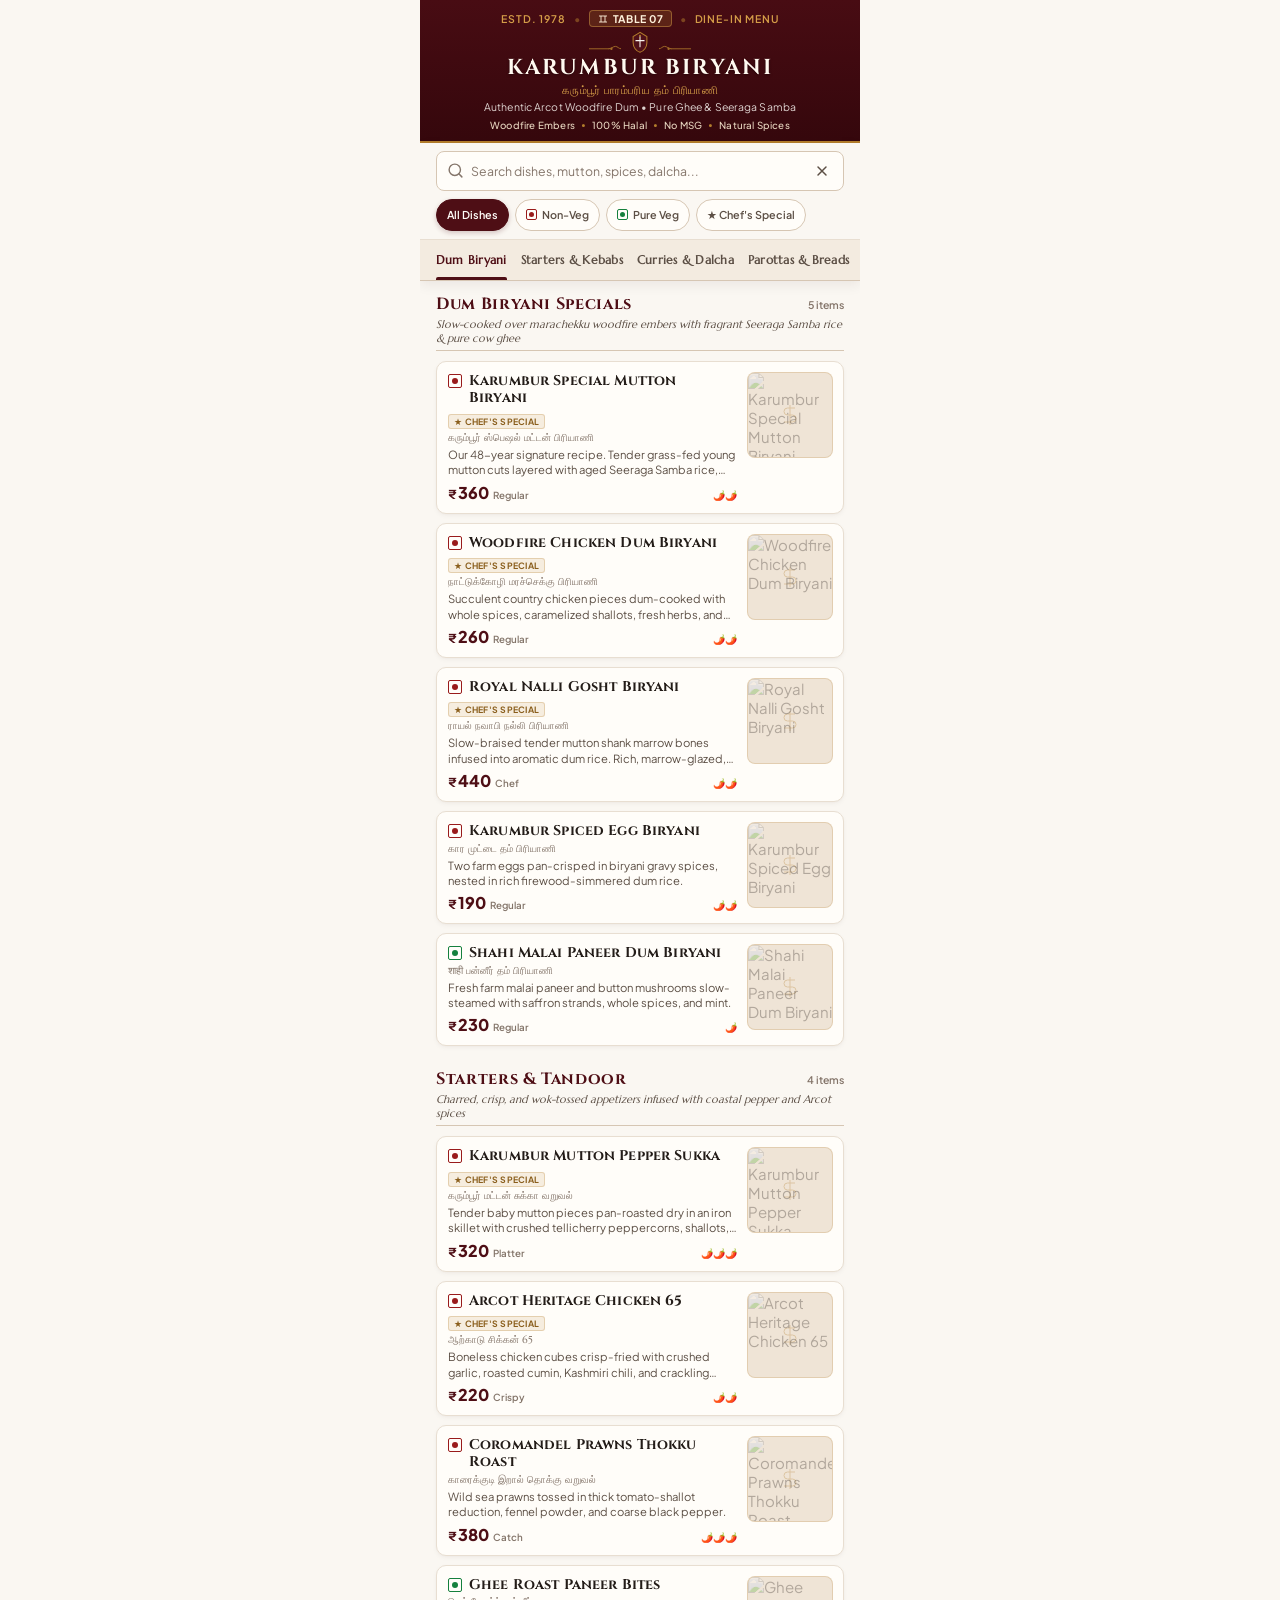
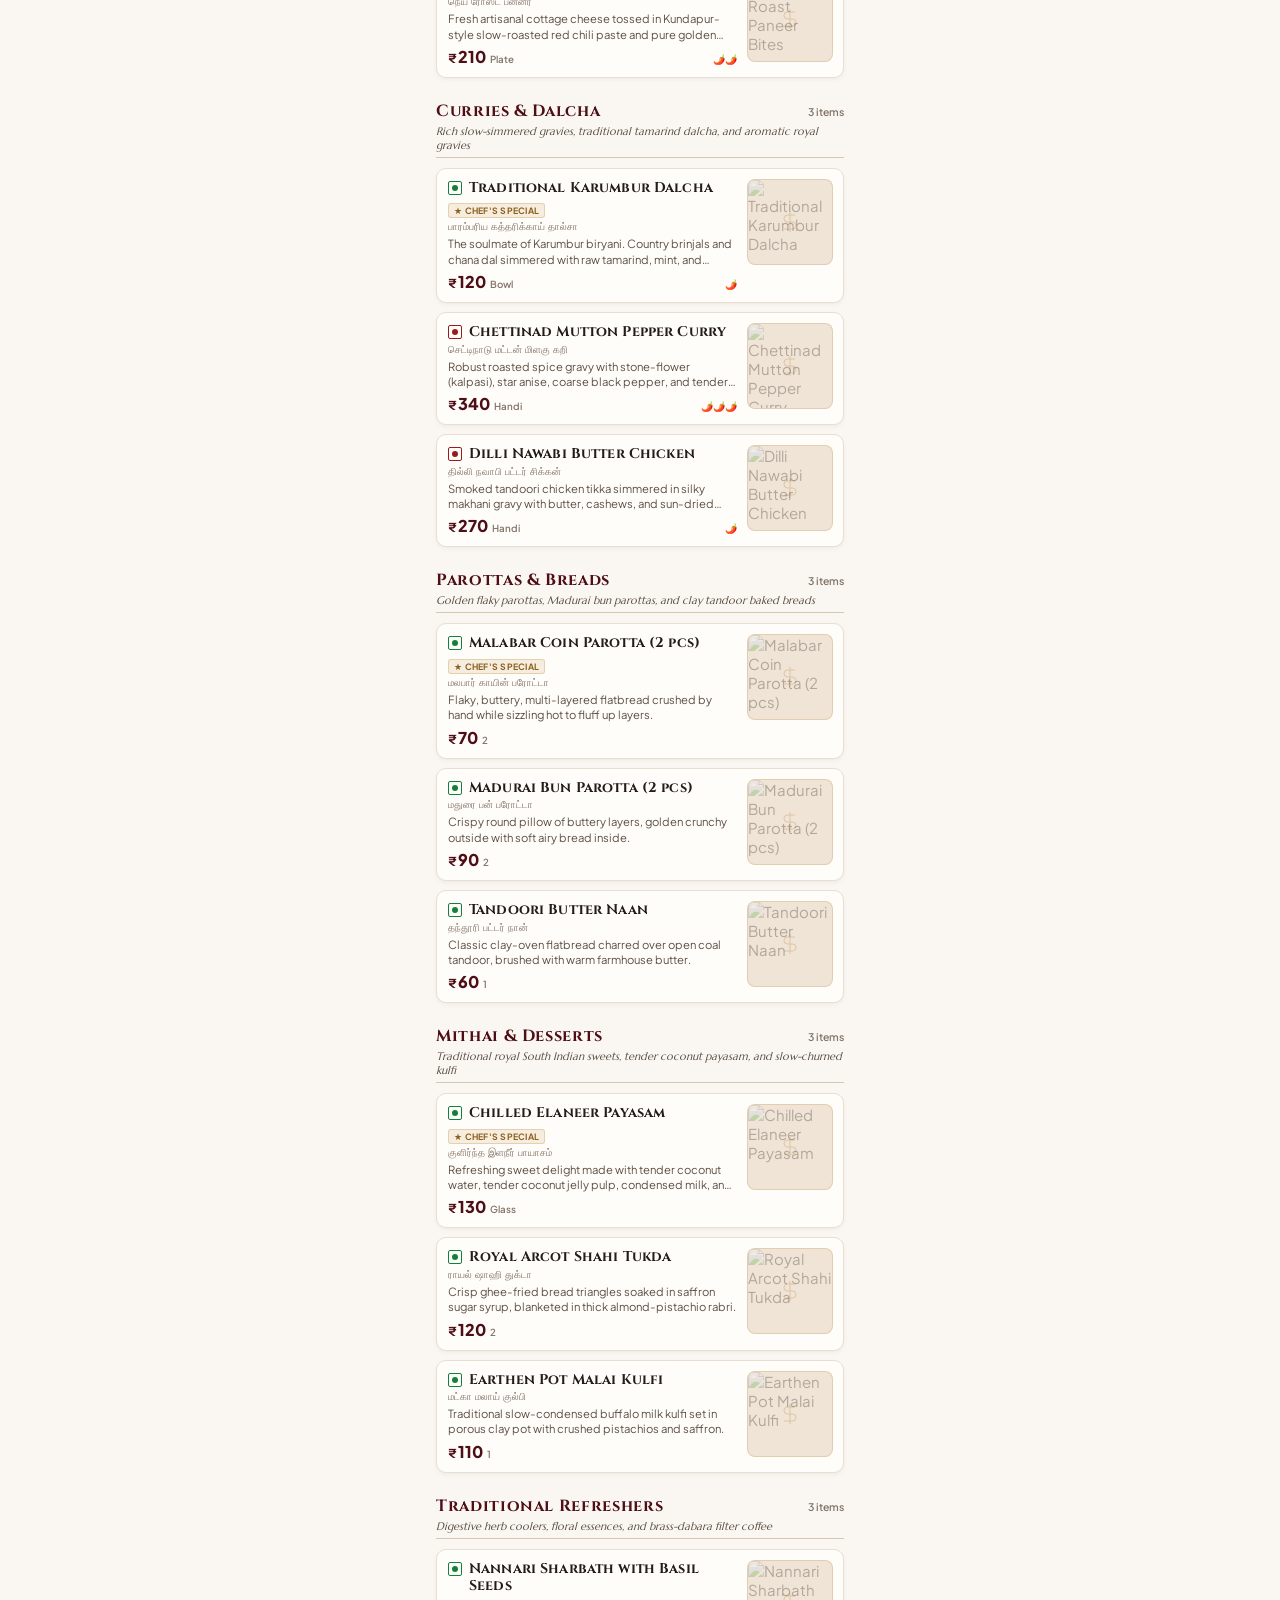
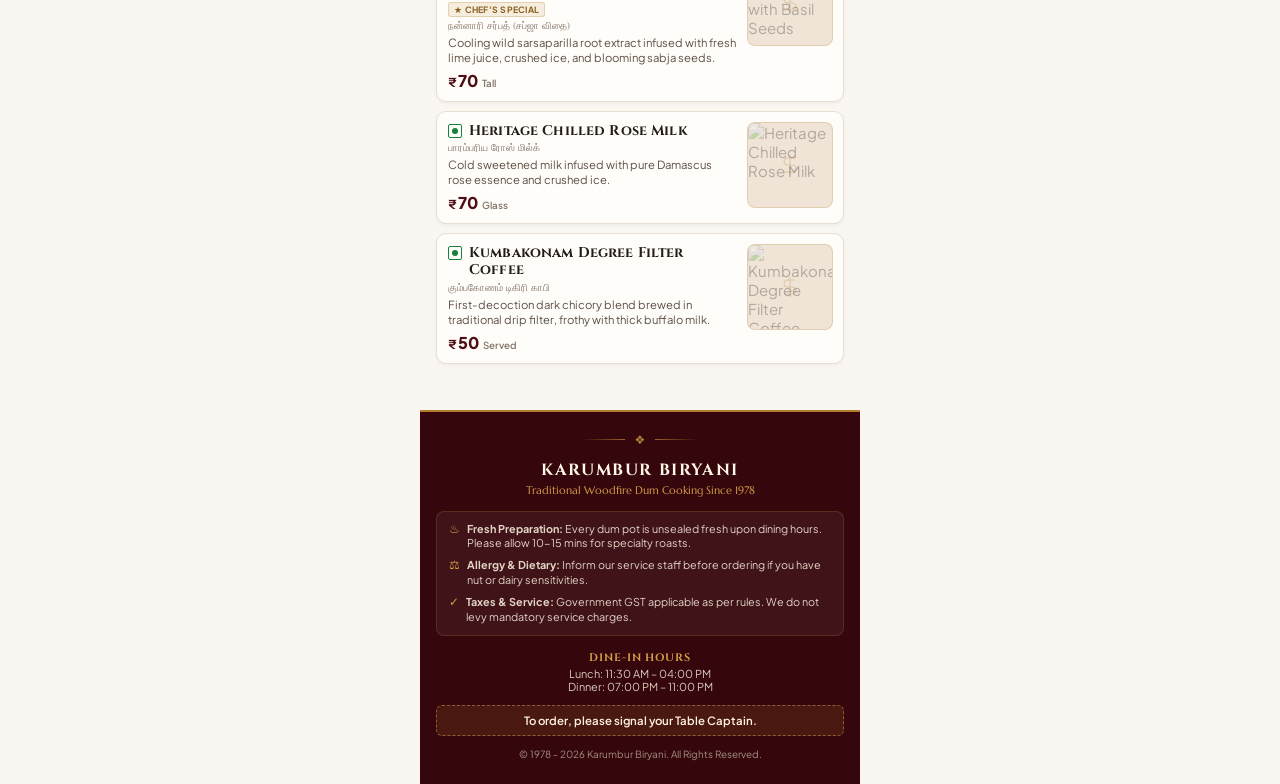
==== index.html @ 2d39a2c0 "Karumbur Biryani Dine-In Menu Website and Table Stand QR" ====
<!DOCTYPE html>
<html lang="en">
<head>
  <meta charset="UTF-8">
  <meta name="viewport" content="width=device-width, initial-scale=1.0, maximum-scale=5.0, user-scalable=yes, viewport-fit=cover">
  <meta name="theme-color" content="#501018">
  <meta name="description" content="Karumbur Biryani - Authentic Royal Arcot Woodfire Dum Biryani Since 1978. Dine-In QR Menu.">
  <title>Karumbur Biryani — Dine-In Menu</title>
  
  <!-- Preconnect to Google Fonts -->
  <link rel="preconnect" href="https://fonts.googleapis.com">
  <link rel="preconnect" href="https://fonts.gstatic.com" crossorigin>
  <link href="https://fonts.googleapis.com/css2?family=Cinzel:wght@500;600;700;800&family=Marcellus&family=Plus+Jakarta+Sans:wght@400;500;600;700&display=swap" rel="stylesheet">
  
  <link rel="stylesheet" href="styles.css">
</head>
<body>
  <div class="menu-app-container">
    
    <!-- TOP HERITAGE HEADER / BRANDING -->
    <header class="restaurant-header">
      <div class="header-top-ribbon">
        <span class="heritage-year">ESTD. 1978</span>
        <span class="ribbon-divider">•</span>
        <span class="table-badge" id="tableBadge">
          <svg class="table-icon" viewBox="0 0 24 24" fill="none" stroke="currentColor" stroke-width="1.8">
            <path d="M4 6h16M4 18h16M8 6v12M16 6v12"/>
          </svg>
          TABLE 07
        </span>
        <span class="ribbon-divider">•</span>
        <span class="service-mode">DINE-IN MENU</span>
      </div>

      <div class="restaurant-brand-crest">
        <div class="crest-ornament left-ornament">
          <svg viewBox="0 0 40 12" fill="none">
            <path d="M0 6h25M25 6c3 0 5-3 8-3s4 3 7 3" stroke="#B37D2C" stroke-width="1.2" stroke-linecap="round"/>
            <circle cx="28" cy="6" r="1.5" fill="#B37D2C"/>
          </svg>
        </div>
        
        <div class="crest-emblem">
          <svg viewBox="0 0 32 32" fill="none">
            <path d="M16 2L6 8v9c0 6.5 4.3 12.5 10 14 5.7-1.5 10-7.5 10-14V8L16 2z" fill="#501018" stroke="#B37D2C" stroke-width="1.5"/>
            <path d="M16 8v15M10 14h12" stroke="#FAF7F2" stroke-width="1.5" stroke-linecap="round"/>
            <circle cx="16" cy="7" r="1.5" fill="#B37D2C"/>
          </svg>
        </div>

        <div class="crest-ornament right-ornament">
          <svg viewBox="0 0 40 12" fill="none">
            <path d="M40 6H15M15 6c-3 0-5-3-8-3s-4 3-7 3" stroke="#B37D2C" stroke-width="1.2" stroke-linecap="round"/>
            <circle cx="12" cy="6" r="1.5" fill="#B37D2C"/>
          </svg>
        </div>
      </div>

      <h1 class="restaurant-title">KARUMBUR BIRYANI</h1>
      <p class="restaurant-tamil-subtitle">கரும்பூர் பாரம்பரிய தம் பிரியாணி</p>
      <p class="restaurant-tagline">Authentic Arcot Woodfire Dum • Pure Ghee & Seeraga Samba</p>

      <!-- QUICK DIETARY BADGES BAR -->
      <div class="header-badges">
        <span class="pill-note">Woodfire Embers</span>
        <span class="badge-dot">•</span>
        <span class="pill-note">100% Halal</span>
        <span class="badge-dot">•</span>
        <span class="pill-note">No MSG</span>
        <span class="badge-dot">•</span>
        <span class="pill-note">Natural Spices</span>
      </div>
    </header>

    <!-- STICKY SEARCH & CATEGORY BAR WRAPPER -->
    <div class="sticky-nav-bar" id="stickyNavBar">
      
      <!-- SEARCH CONTROL -->
      <div class="search-section">
        <div class="search-input-wrapper">
          <svg class="search-icon" viewBox="0 0 24 24" fill="none" stroke="currentColor" stroke-width="2" stroke-linecap="round" stroke-linejoin="round">
            <circle cx="11" cy="11" r="8"/>
            <path d="m21 21-4.3-4.3"/>
          </svg>
          <input 
            type="search" 
            id="searchInput" 
            class="search-input" 
            placeholder="Search dishes, mutton, spices, dalcha..." 
            autocomplete="off"
            aria-label="Search restaurant menu"
          >
          <button type="button" id="clearSearchBtn" class="clear-search-btn" aria-label="Clear search" hidden>
            <svg viewBox="0 0 24 24" fill="none" stroke="currentColor" stroke-width="2.2" stroke-linecap="round">
              <path d="M18 6 6 18M6 6l12 12"/>
            </svg>
          </button>
        </div>
      </div>

      <!-- FILTER TOGGLES (ALL / VEG / NON-VEG / SIGNATURE) -->
      <div class="filter-pills-row" role="tablist" aria-label="Dietary filters">
        <button type="button" class="filter-pill active" data-filter="all" role="tab" aria-selected="true">
          All Dishes
        </button>
        <button type="button" class="filter-pill" data-filter="non-veg" role="tab" aria-selected="false">
          <span class="fssai-indicator non-veg mini"></span> Non-Veg
        </button>
        <button type="button" class="filter-pill" data-filter="veg" role="tab" aria-selected="false">
          <span class="fssai-indicator veg mini"></span> Pure Veg
        </button>
        <button type="button" class="filter-pill" data-filter="signature" role="tab" aria-selected="false">
          ★ Chef's Special
        </button>
      </div>

      <!-- HORIZONTAL SCROLLABLE CATEGORY NAVIGATION -->
      <nav class="category-nav-track" id="categoryNavTrack" aria-label="Menu categories">
        <a href="#cat-biryani" class="cat-nav-tab active" data-cat="cat-biryani">Dum Biryani</a>
        <a href="#cat-starters" class="cat-nav-tab" data-cat="cat-starters">Starters & Kebabs</a>
        <a href="#cat-curries" class="cat-nav-tab" data-cat="cat-curries">Curries & Dalcha</a>
        <a href="#cat-breads" class="cat-nav-tab" data-cat="cat-breads">Parottas & Breads</a>
        <a href="#cat-desserts" class="cat-nav-tab" data-cat="cat-desserts">Mithai & Desserts</a>
        <a href="#cat-beverages" class="cat-nav-tab" data-cat="cat-beverages">Beverages</a>
      </nav>
    </div>

    <!-- MAIN MENU CONTENT LIST -->
    <main class="menu-sections-container" id="menuContainer">
      <!-- Content populated dynamically via app.js with instant fallback -->
      <noscript>
        <div class="no-js-warning">
          Please enable JavaScript to view the interactive Karumbur Biryani Dine-In menu.
        </div>
      </noscript>
    </main>

    <!-- FOOTER WITH DINE-IN SERVICE NOTES -->
    <footer class="restaurant-footer">
      <div class="footer-divider-crest">
        <span class="crest-line"></span>
        <span class="crest-diamond">❖</span>
        <span class="crest-line"></span>
      </div>

      <div class="footer-brand-statement">
        <h3>KARUMBUR BIRYANI</h3>
        <p class="footer-tagline">Traditional Woodfire Dum Cooking Since 1978</p>
      </div>

      <div class="dine-in-notice-card">
        <div class="notice-item">
          <span class="notice-icon">♨</span>
          <p><strong>Fresh Preparation:</strong> Every dum pot is unsealed fresh upon dining hours. Please allow 10-15 mins for specialty roasts.</p>
        </div>
        <div class="notice-item">
          <span class="notice-icon">⚖</span>
          <p><strong>Allergy & Dietary:</strong> Inform our service staff before ordering if you have nut or dairy sensitivities.</p>
        </div>
        <div class="notice-item">
          <span class="notice-icon">✓</span>
          <p><strong>Taxes & Service:</strong> Government GST applicable as per rules. We do not levy mandatory service charges.</p>
        </div>
      </div>

      <div class="service-timings">
        <p class="timing-title">DINE-IN HOURS</p>
        <p class="timing-detail">Lunch: 11:30 AM – 04:00 PM</p>
        <p class="timing-detail">Dinner: 07:00 PM – 11:00 PM</p>
      </div>

      <p class="table-captain-prompt">
        <span>To order, please signal your Table Captain.</span>
      </p>

      <div class="copyright-row">
        <p>© 1978 - 2026 Karumbur Biryani. All Rights Reserved.</p>
      </div>
    </footer>

    <!-- FOOD DETAIL BOTTOM SHEET / MODAL -->
    <div class="modal-backdrop" id="modalBackdrop" aria-hidden="true">
      <div 
        class="detail-bottom-sheet" 
        id="detailBottomSheet" 
        role="dialog" 
        aria-modal="true" 
        aria-labelledby="modalDishTitle"
      >
        <!-- DRAG HANDLE FOR MOBILE TOUCH -->
        <div class="sheet-drag-handle-zone" id="dragHandleZone">
          <div class="sheet-drag-pill"></div>
        </div>

        <!-- CLOSE BUTTON -->
        <button type="button" class="sheet-close-btn" id="modalCloseBtn" aria-label="Close dish details">
          <svg viewBox="0 0 24 24" fill="none" stroke="currentColor" stroke-width="2.2" stroke-linecap="round">
            <path d="M18 6 6 18M6 6l12 12"/>
          </svg>
        </button>

        <!-- MODAL BODY CONTENT (Rendered dynamically) -->
        <div class="sheet-scroll-body" id="modalContentBody">
          <!-- Dynamic Content Injected Here -->
        </div>

        <!-- BOTTOM DINE-IN CALLOUT (NO CART / NO CHECKOUT) -->
        <div class="sheet-footer-notice">
          <div class="footer-table-tip">
            <svg class="waiter-bell-icon" viewBox="0 0 24 24" fill="none" stroke="currentColor" stroke-width="2">
              <path d="M18 8A6 6 0 0 0 6 8c0 7-3 9-3 9h18s-3-2-3-9"/>
              <path d="M13.73 21a2 2 0 0 1-3.46 0"/>
            </svg>
            <span>Dine-In Selection • Please inform your server to order</span>
          </div>
        </div>
      </div>
    </div>

  </div>

  <script src="app.js"></script>


</body>
</html>
---- styles.css ----
/* ==========================================================================
   KARUMBUR BIRYANI — DINE-IN QR MENU DESIGN SYSTEM
   Visual Direction: Warm Ivory • Deep Maroon • Burnished Gold • Authentic Heritage
   Primary Reference Viewport: 390px Mobile Viewport
   Audited for: 360px, 375px, 390px, 393px, 412px, 430px
   ========================================================================== */

:root {
  /* Warm Ivory & Natural Paper Palette */
  --bg-page: #FAF7F2;
  --bg-card: #FFFDF9;
  --bg-card-hover: #F8F2E8;
  --bg-subtle: #F3ECE1;
  --bg-tinted: #F6EFE3;
  --bg-category-track: #F3EBE0;

  /* Royal Heritage Maroon & Spiced Gold Accents */
  --brand-maroon: #4E0E15;
  --brand-maroon-dark: #35070C;
  --brand-maroon-light: #6C1923;
  --accent-gold: #B37D2C;
  --accent-gold-light: #D49D48;
  --accent-gold-soft: rgba(179, 125, 44, 0.12);
  --accent-spice: #8A2A16;
  
  /* Text & Ink Shades (High Legibility on Ivory) */
  --text-primary: #231C18;
  --text-secondary: #5C4F45;
  --text-tertiary: #84756A;
  --text-on-maroon: #FAF7F2;

  /* Subtle Warm Hairline Borders (Physical Paper Edge Feel) */
  --border-light: #E8DED1;
  --border-medium: #D6C6B3;
  --border-gold: rgba(179, 125, 44, 0.4);

  /* FSSAI Standard Compliant Indicators */
  --color-veg: #15803D;
  --color-nonveg: #991B1B;

  /* Elevation Shadows */
  --shadow-sm: 0 1px 2px rgba(35, 28, 24, 0.04);
  --shadow-card: 0 2px 5px rgba(50, 20, 10, 0.04), 0 1px 2px rgba(50, 20, 10, 0.02);
  --shadow-sticky: 0 4px 12px rgba(45, 14, 18, 0.07);
  --shadow-modal: 0 -8px 25px rgba(25, 8, 10, 0.22);

  /* Typography */
  --font-serif-brand: 'Cinzel', Georgia, 'Times New Roman', serif;
  --font-serif-sub: 'Marcellus', 'Cinzel', Georgia, serif;
  --font-body: 'Plus Jakarta Sans', system-ui, -apple-system, BlinkMacSystemFont, 'Segoe UI', Roboto, sans-serif;

  /* Mobile Spacing Variables (Defaults for 390px PRIMARY reference) */
  --px-mobile: 14px;
  --radius-card: 10px;
  --radius-thumb: 8px;
  --thumb-size: 82px;
}

/* Base Reset & Fluid Responsive Layout */
*, *::before, *::after {
  box-sizing: border-box;
  margin: 0;
  padding: 0;
  -webkit-tap-highlight-color: transparent;
}

html {
  width: 100%;
  margin: 0;
  padding: 0;
  background-color: var(--bg-page);
  color: var(--text-primary);
  font-family: var(--font-body);
  font-size: 15px;
  -webkit-font-smoothing: antialiased;
  -moz-osx-font-smoothing: grayscale;
  scroll-behavior: smooth;
  overflow-x: hidden;
}

body {
  width: 100%;
  margin: 0;
  padding: 0;
  min-height: 100vh;
  background-color: var(--bg-page);
  display: flex;
  justify-content: center;
}

/* App container: 100% full width on mobile, centered gracefully on desktop */
.menu-app-container {
  width: 100%;
  max-width: 440px;
  min-height: 100vh;
  background-color: var(--bg-page);
  position: relative;
  overflow-x: hidden;
  display: flex;
  flex-direction: column;
}

/* ==========================================================================
   1. HERO & TOP RESTAURANT BRANDING (Compact, Regal, No Vertical Bloat)
   ========================================================================== */
.restaurant-header {
  background: linear-gradient(180deg, #480C13 0%, #35070C 100%);
  color: var(--text-on-maroon);
  padding: 10px var(--px-mobile) 10px var(--px-mobile);
  text-align: center;
  position: relative;
  border-bottom: 2px solid var(--accent-gold);
}

.restaurant-header::after {
  content: '';
  position: absolute;
  bottom: -4px;
  left: 0;
  right: 0;
  height: 2px;
  background: linear-gradient(90deg, transparent, var(--accent-gold-light), transparent);
}

.header-top-ribbon {
  display: flex;
  align-items: center;
  justify-content: center;
  gap: 8px;
  font-size: 0.70rem;
  font-weight: 600;
  letter-spacing: 0.08em;
  text-transform: uppercase;
  color: var(--accent-gold-light);
  margin-bottom: 4px;
}

.ribbon-divider {
  opacity: 0.5;
  color: var(--accent-gold);
}

.table-badge {
  display: inline-flex;
  align-items: center;
  gap: 4px;
  background: rgba(179, 125, 44, 0.22);
  border: 1px solid rgba(217, 162, 77, 0.45);
  padding: 1px 7px;
  border-radius: 4px;
  font-weight: 700;
  letter-spacing: 0.06em;
  color: #FFF2DC;
}

.table-icon {
  width: 12px;
  height: 12px;
}

.restaurant-brand-crest {
  display: flex;
  align-items: center;
  justify-content: center;
  gap: 8px;
  margin: 2px 0 3px 0;
}

.crest-ornament {
  width: 32px;
  height: 8px;
  opacity: 0.85;
}

.crest-emblem {
  width: 22px;
  height: 22px;
  display: flex;
  align-items: center;
  justify-content: center;
}

.restaurant-title {
  font-family: var(--font-serif-brand);
  font-size: 1.32rem;
  font-weight: 700;
  letter-spacing: 0.08em;
  color: #FFF9F0;
  margin: 0;
  line-height: 1.15;
  text-shadow: 0 1px 3px rgba(0, 0, 0, 0.4);
}

.restaurant-tamil-subtitle {
  font-family: var(--font-serif-sub);
  font-size: 0.76rem;
  letter-spacing: 0.03em;
  color: var(--accent-gold-light);
  margin-top: 2px;
  font-weight: 500;
}

.restaurant-tagline {
  font-size: 0.70rem;
  color: rgba(250, 247, 242, 0.85);
  margin-top: 3px;
  font-weight: 400;
  letter-spacing: 0.01em;
}

.header-badges {
  display: flex;
  flex-wrap: wrap;
  align-items: center;
  justify-content: center;
  gap: 6px;
  margin-top: 6px;
}

.pill-note {
  font-size: 0.65rem;
  color: #E6D4BE;
  font-weight: 500;
  letter-spacing: 0.02em;
}

.badge-dot {
  font-size: 0.60rem;
  color: var(--accent-gold);
}

/* ==========================================================================
   2. STICKY SEARCH & HORIZONTAL CATEGORY NAVIGATION
   ========================================================================== */
.sticky-nav-bar {
  position: sticky;
  top: 0;
  z-index: 40;
  background-color: var(--bg-page);
  border-bottom: 1px solid var(--border-medium);
  box-shadow: var(--shadow-sticky);
}

/* Search Bar Section */
.search-section {
  padding: 8px var(--px-mobile) 6px var(--px-mobile);
  background-color: var(--bg-page);
}

.search-input-wrapper {
  position: relative;
  display: flex;
  align-items: center;
  background-color: var(--bg-card);
  border: 1px solid var(--border-medium);
  border-radius: 8px;
  height: 40px;
  padding: 0 10px;
  transition: border-color 0.2s, box-shadow 0.2s;
}

.search-input-wrapper:focus-within {
  border-color: var(--accent-gold);
  box-shadow: 0 0 0 2px rgba(179, 125, 44, 0.16);
}

.search-icon {
  width: 17px;
  height: 17px;
  color: var(--text-tertiary);
  flex-shrink: 0;
  margin-right: 7px;
}

.search-input {
  width: 100%;
  height: 100%;
  border: none;
  background: transparent;
  font-family: var(--font-body);
  font-size: 0.85rem;
  color: var(--text-primary);
  outline: none;
}

.search-input::placeholder {
  color: var(--text-tertiary);
  font-size: 0.82rem;
}

.search-input::-webkit-search-cancel-button {
  display: none;
}

.clear-search-btn {
  width: 44px; /* Accessible 44px touch target */
  height: 40px;
  border: none;
  background: transparent;
  color: var(--text-secondary);
  display: flex;
  align-items: center;
  justify-content: center;
  cursor: pointer;
  margin-right: -8px;
}

.clear-search-btn svg {
  width: 16px;
  height: 16px;
}

/* Dietary Quick Filters (All / Non-Veg / Pure Veg / Chef's Special) */
.filter-pills-row {
  display: flex;
  align-items: center;
  gap: 6px;
  padding: 2px var(--px-mobile) 8px var(--px-mobile);
  overflow-x: auto;
  scrollbar-width: none;
  -webkit-overflow-scrolling: touch;
  background-color: var(--bg-page);
}

.filter-pills-row::-webkit-scrollbar {
  display: none;
}

.filter-pill {
  flex-shrink: 0;
  display: inline-flex;
  align-items: center;
  gap: 5px;
  min-height: 32px;
  padding: 0 10px;
  font-size: 0.72rem;
  font-weight: 600;
  font-family: var(--font-body);
  border-radius: 16px;
  border: 1px solid var(--border-medium);
  background-color: var(--bg-card);
  color: var(--text-secondary);
  cursor: pointer;
  transition: all 0.16s ease;
}

.filter-pill.active {
  background-color: var(--brand-maroon);
  color: #FFFDF9;
  border-color: var(--brand-maroon);
  box-shadow: 0 2px 5px rgba(78, 14, 21, 0.22);
}

/* Category Navigation Track */
.category-nav-track {
  display: flex;
  align-items: center;
  gap: 14px;
  padding: 0 var(--px-mobile);
  overflow-x: auto;
  scrollbar-width: none;
  -webkit-overflow-scrolling: touch;
  background-color: var(--bg-category-track);
  border-top: 1px solid var(--border-light);
}

.category-nav-track::-webkit-scrollbar {
  display: none;
}

.cat-nav-tab {
  flex-shrink: 0;
  display: inline-flex;
  align-items: center;
  height: 40px; /* Accessible touch height */
  font-family: var(--font-serif-sub);
  font-size: 0.83rem;
  font-weight: 600;
  color: var(--text-secondary);
  text-decoration: none;
  letter-spacing: 0.02em;
  position: relative;
  transition: color 0.18s ease;
  white-space: nowrap;
}

.cat-nav-tab:hover {
  color: var(--brand-maroon);
}

.cat-nav-tab.active {
  color: var(--brand-maroon);
  font-weight: 700;
}

.cat-nav-tab.active::after {
  content: '';
  position: absolute;
  bottom: 0;
  left: 0;
  right: 0;
  height: 2.5px;
  background-color: var(--brand-maroon);
  border-radius: 2px 2px 0 0;
}

/* ==========================================================================
   3. MENU SECTIONS & COMPACT RESTAURANT MENU CARDS
   ========================================================================== */
.menu-sections-container {
  flex: 1;
  padding: 12px var(--px-mobile) 24px var(--px-mobile);
}

.category-block {
  margin-bottom: 22px;
  scroll-margin-top: 132px; /* Offset for sticky bar */
}

.category-header {
  margin-bottom: 10px;
  padding-bottom: 5px;
  border-bottom: 1px solid var(--border-medium);
}

.category-title-row {
  display: flex;
  align-items: baseline;
  justify-content: space-between;
}

.category-title {
  font-family: var(--font-serif-brand);
  font-size: 1.08rem;
  font-weight: 700;
  letter-spacing: 0.04em;
  color: var(--brand-maroon);
  display: flex;
  align-items: center;
  gap: 7px;
}

.category-ornament-mark {
  color: var(--accent-gold);
  font-size: 0.85rem;
}

.category-count {
  font-family: var(--font-body);
  font-size: 0.70rem;
  font-weight: 600;
  color: var(--text-tertiary);
}

.category-subtitle {
  font-size: 0.73rem;
  color: var(--text-secondary);
  margin-top: 2px;
  font-style: italic;
  font-family: var(--font-serif-sub);
}

/* Card List */
.items-list {
  display: flex;
  flex-direction: column;
  gap: 9px;
}

/* Compact Physical Restaurant Menu Card */
.menu-card {
  display: flex;
  align-items: stretch;
  background-color: var(--bg-card);
  border: 1px solid var(--border-light);
  border-radius: var(--radius-card);
  padding: 10px 10px 10px 11px;
  gap: 10px;
  box-shadow: var(--shadow-card);
  cursor: pointer;
  transition: transform 0.15s ease, box-shadow 0.15s ease, border-color 0.15s ease;
  position: relative;
  outline: none;
  min-height: 94px;
}

.menu-card:hover, .menu-card:focus-visible {
  transform: translateY(-1px);
  box-shadow: 0 4px 10px rgba(50, 20, 10, 0.08);
  border-color: var(--border-medium);
}

.menu-card:active {
  transform: scale(0.99);
}

/* Left Content Column */
.card-details-col {
  flex: 1;
  display: flex;
  flex-direction: column;
  justify-content: space-between;
  min-width: 0; /* Prevents overflow & allows text ellipsis */
}

.card-title-row {
  display: flex;
  align-items: flex-start;
  gap: 7px;
  margin-bottom: 2px;
}

/* FSSAI Compliant Veg / Non-Veg Indicator */
.fssai-indicator {
  width: 14px;
  height: 14px;
  border-radius: 2px;
  display: inline-flex;
  align-items: center;
  justify-content: center;
  flex-shrink: 0;
  margin-top: 2px;
  background-color: #FFFDF9;
}

.fssai-indicator.non-veg {
  border: 1.5px solid var(--color-nonveg);
}

.fssai-indicator.non-veg::after {
  content: '';
  width: 6px;
  height: 6px;
  border-radius: 50%;
  background-color: var(--color-nonveg);
}

.fssai-indicator.veg {
  border: 1.5px solid var(--color-veg);
}

.fssai-indicator.veg::after {
  content: '';
  width: 6px;
  height: 6px;
  border-radius: 50%;
  background-color: var(--color-veg);
}

.fssai-indicator.mini {
  width: 11px;
  height: 11px;
  border-width: 1.2px;
  margin-top: 0;
}

.fssai-indicator.mini::after {
  width: 5px;
  height: 5px;
}

.dish-name-heading {
  font-family: var(--font-serif-brand);
  font-size: 0.88rem;
  font-weight: 700;
  color: var(--text-primary);
  line-height: 1.25;
  letter-spacing: 0.01em;
}

.signature-chip {
  display: inline-flex;
  align-items: center;
  gap: 2px;
  background-color: rgba(179, 125, 44, 0.12);
  color: #8A5E1C;
  border: 1px solid rgba(179, 125, 44, 0.28);
  font-size: 0.58rem;
  font-weight: 700;
  padding: 1px 5px;
  border-radius: 3px;
  text-transform: uppercase;
  letter-spacing: 0.03em;
  margin-bottom: 2px;
  width: fit-content;
}

.dish-tamil-alias {
  font-family: var(--font-serif-sub);
  font-size: 0.69rem;
  color: var(--text-tertiary);
  margin-bottom: 3px;
}

.dish-desc-text {
  font-size: 0.75rem;
  color: var(--text-secondary);
  line-height: 1.36;
  display: -webkit-box;
  -webkit-line-clamp: 2;
  -webkit-box-orient: vertical;
  overflow: hidden;
  margin-bottom: 4px;
}

.card-bottom-row {
  display: flex;
  align-items: baseline;
  justify-content: space-between;
  margin-top: auto;
}

.price-container {
  display: flex;
  align-items: baseline;
  gap: 2px;
}

.currency-sym {
  font-size: 0.82rem;
  font-weight: 700;
  color: var(--brand-maroon);
}

.price-val {
  font-family: var(--font-body);
  font-size: 1.02rem;
  font-weight: 800;
  color: var(--brand-maroon);
  letter-spacing: -0.01em;
}

.portion-tag {
  font-size: 0.65rem;
  font-weight: 600;
  color: var(--text-tertiary);
  margin-left: 2px;
}

.spice-meter-dots {
  display: inline-flex;
  align-items: center;
  gap: 1px;
  font-size: 0.66rem;
  color: var(--accent-spice);
  font-weight: 600;
}

/* Right Food Thumbnail Image (Fixed, Non-Stretched) */
.card-media-col {
  width: var(--thumb-size);
  height: var(--thumb-size);
  min-width: var(--thumb-size);
  min-height: var(--thumb-size);
  max-width: var(--thumb-size);
  max-height: var(--thumb-size);
  flex-shrink: 0;
  position: relative;
  border-radius: var(--radius-thumb);
  overflow: hidden;
  border: 1px solid rgba(179, 125, 44, 0.22);
  background: #EFE4D6 url("data:image/svg+xml,%3Csvg xmlns='http://www.w3.org/2000/svg' width='24' height='24' viewBox='0 0 24 24' fill='none' stroke='%23B37D2C' stroke-width='1' opacity='0.3'%3E%3Cpath d='M12 2v20M17 5H9.5a3.5 3.5 0 0 0 0 7h5a3.5 3.5 0 0 1 0 7H6'/%3E%3C/svg%3E") no-repeat center center;
}

.card-food-img {
  width: 100%;
  height: 100%;
  object-fit: cover;
  display: block;
  transition: transform 0.25s ease;
}

.menu-card:hover .card-food-img {
  transform: scale(1.03);
}

/* Empty Search / Filter State */
.empty-menu-state {
  text-align: center;
  padding: 36px 16px;
  background-color: var(--bg-card);
  border: 1px dashed var(--border-medium);
  border-radius: var(--radius-card);
  margin-top: 10px;
}

.empty-menu-state svg {
  width: 38px;
  height: 38px;
  color: var(--accent-gold);
  margin-bottom: 10px;
}

.empty-title {
  font-family: var(--font-serif-brand);
  font-size: 1.05rem;
  font-weight: 700;
  color: var(--brand-maroon);
  margin-bottom: 5px;
}

.empty-desc {
  font-size: 0.80rem;
  color: var(--text-secondary);
  line-height: 1.4;
}

.reset-search-link {
  display: inline-block;
  margin-top: 12px;
  color: var(--brand-maroon);
  font-weight: 600;
  font-size: 0.80rem;
  text-decoration: underline;
  cursor: pointer;
  background: none;
  border: none;
}

/* ==========================================================================
   4. FOOD DETAIL BOTTOM SHEET (DINE-IN MODAL)
   ========================================================================== */
.modal-backdrop {
  position: fixed;
  top: 0;
  left: 0;
  right: 0;
  bottom: 0;
  background-color: rgba(26, 8, 10, 0.65);
  backdrop-filter: blur(4px);
  -webkit-backdrop-filter: blur(4px);
  z-index: 100;
  display: flex;
  align-items: flex-end;
  justify-content: center;
  opacity: 0;
  visibility: hidden;
  transition: opacity 0.22s ease, visibility 0.22s;
}

.modal-backdrop.open {
  opacity: 1;
  visibility: visible;
}

.detail-bottom-sheet {
  width: 100%;
  max-width: 440px;
  max-height: 86vh;
  background-color: var(--bg-card);
  border-radius: 18px 18px 0 0;
  box-shadow: var(--shadow-modal);
  display: flex;
  flex-direction: column;
  position: relative;
  transform: translateY(100%);
  transition: transform 0.26s cubic-bezier(0.2, 0.8, 0.2, 1);
  overflow: hidden;
  border-top: 2px solid var(--accent-gold);
}

.modal-backdrop.open .detail-bottom-sheet {
  transform: translateY(0);
}

.sheet-drag-handle-zone {
  width: 100%;
  padding: 8px 0 4px 0;
  display: flex;
  justify-content: center;
  cursor: grab;
  touch-action: none;
}

.sheet-drag-pill {
  width: 36px;
  height: 4px;
  background-color: var(--border-medium);
  border-radius: 3px;
}

.sheet-close-btn {
  position: absolute;
  top: 8px;
  right: 10px;
  width: 44px; /* Accessible 44px touch target */
  height: 44px;
  border-radius: 50%;
  border: 1px solid var(--border-light);
  background-color: rgba(255, 253, 249, 0.94);
  color: var(--text-primary);
  display: flex;
  align-items: center;
  justify-content: center;
  cursor: pointer;
  z-index: 10;
  box-shadow: var(--shadow-sm);
}

.sheet-close-btn svg {
  width: 18px;
  height: 18px;
}

.sheet-scroll-body {
  overflow-y: auto;
  padding: 0 var(--px-mobile) 14px var(--px-mobile);
  -webkit-overflow-scrolling: touch;
}

.sheet-photo-wrapper {
  position: relative;
  width: 100%;
  height: 190px;
  border-radius: 10px;
  overflow: hidden;
  margin-bottom: 12px;
  border: 1px solid var(--border-medium);
  background-color: #EFE4D6;
}

.sheet-photo-img {
  width: 100%;
  height: 100%;
  object-fit: cover;
}

.sheet-photo-overlay {
  position: absolute;
  bottom: 8px;
  left: 8px;
  display: flex;
  gap: 6px;
}

.sheet-header-meta {
  margin-bottom: 10px;
}

.sheet-title-row {
  display: flex;
  align-items: flex-start;
  gap: 6px;
}

.sheet-title {
  font-family: var(--font-serif-brand);
  font-size: 1.20rem;
  font-weight: 700;
  color: var(--text-primary);
  line-height: 1.25;
}

.sheet-tamil-title {
  font-family: var(--font-serif-sub);
  font-size: 0.84rem;
  color: var(--accent-gold);
  margin-top: 2px;
}

.sheet-price-row {
  display: flex;
  align-items: baseline;
  justify-content: space-between;
  margin-top: 8px;
  padding: 7px 10px;
  background-color: var(--bg-tinted);
  border-radius: 6px;
  border: 1px solid var(--border-light);
}

.sheet-price-amount {
  font-family: var(--font-body);
  font-size: 1.20rem;
  font-weight: 700;
  color: var(--brand-maroon);
}

.sheet-portion-badge {
  font-size: 0.72rem;
  color: var(--text-secondary);
  font-weight: 600;
}

/* Dum & Preparation Story */
.sheet-section {
  margin-top: 12px;
}

.sheet-section-title {
  font-family: var(--font-serif-brand);
  font-size: 0.80rem;
  font-weight: 700;
  letter-spacing: 0.05em;
  color: var(--brand-maroon);
  text-transform: uppercase;
  margin-bottom: 4px;
}

.sheet-desc-para {
  font-size: 0.80rem;
  color: var(--text-secondary);
  line-height: 1.45;
}

/* Ingredients & Spice Tags */
.ingredients-wrap {
  display: flex;
  flex-wrap: wrap;
  gap: 5px;
  margin-top: 5px;
}

.ingredient-chip {
  background-color: var(--bg-subtle);
  border: 1px solid var(--border-light);
  padding: 2px 7px;
  border-radius: 10px;
  font-size: 0.70rem;
  color: var(--text-secondary);
  font-weight: 500;
}

/* Dietary & Allergen Badges */
.allergen-badges-row {
  display: flex;
  flex-wrap: wrap;
  gap: 5px;
  margin-top: 5px;
}

.allergen-pill {
  font-size: 0.68rem;
  font-weight: 600;
  padding: 2px 7px;
  border-radius: 4px;
  background-color: #F8ECE8;
  color: #8C2D19;
  border: 1px solid #E6CAC2;
}

.allergen-pill.safe {
  background-color: #ECF5EE;
  color: #166534;
  border-color: #C2E0C7;
}

/* Modal Dine-In Waiter Callout (NO CART / NO ORDERING) */
.sheet-footer-notice {
  background: linear-gradient(180deg, #F8EFE4 0%, #EFE3D3 100%);
  border-top: 1px solid var(--border-medium);
  padding: 10px var(--px-mobile);
  text-align: center;
}

.footer-table-tip {
  display: inline-flex;
  align-items: center;
  justify-content: center;
  gap: 7px;
  font-size: 0.76rem;
  font-weight: 600;
  color: var(--brand-maroon);
}

.waiter-bell-icon {
  width: 17px;
  height: 17px;
  color: var(--accent-gold);
  flex-shrink: 0;
}

/* ==========================================================================
   5. RESTAURANT FOOTER
   ========================================================================== */
.restaurant-footer {
  background-color: #35070C;
  color: #FAF7F2;
  padding: 20px var(--px-mobile) calc(24px + env(safe-area-inset-bottom)) var(--px-mobile);
  text-align: center;
  border-top: 2px solid var(--accent-gold);
}

.footer-divider-crest {
  display: flex;
  align-items: center;
  justify-content: center;
  gap: 10px;
  margin-bottom: 12px;
  opacity: 0.8;
}

.crest-line {
  width: 44px;
  height: 1px;
  background: linear-gradient(90deg, transparent, var(--accent-gold));
}

.crest-line:last-child {
  background: linear-gradient(90deg, var(--accent-gold), transparent);
}

.crest-diamond {
  color: var(--accent-gold-light);
  font-size: 0.80rem;
}

.footer-brand-statement h3 {
  font-family: var(--font-serif-brand);
  font-size: 1.08rem;
  font-weight: 700;
  letter-spacing: 0.10em;
  color: #FFF6E6;
  margin-bottom: 2px;
}

.footer-tagline {
  font-family: var(--font-serif-sub);
  font-size: 0.73rem;
  color: var(--accent-gold-light);
  margin-bottom: 14px;
}

.dine-in-notice-card {
  background-color: rgba(255, 255, 255, 0.05);
  border: 1px solid rgba(179, 125, 44, 0.25);
  border-radius: 8px;
  padding: 10px 12px;
  text-align: left;
  margin-bottom: 14px;
}

.notice-item {
  display: flex;
  align-items: flex-start;
  gap: 7px;
  font-size: 0.72rem;
  color: #E2D3C4;
  line-height: 1.38;
  margin-bottom: 7px;
}

.notice-item:last-child {
  margin-bottom: 0;
}

.notice-icon {
  color: var(--accent-gold-light);
  font-size: 0.80rem;
  line-height: 1.2;
}

.service-timings {
  margin-bottom: 12px;
}

.timing-title {
  font-family: var(--font-serif-brand);
  font-size: 0.72rem;
  letter-spacing: 0.08em;
  color: var(--accent-gold-light);
  font-weight: 700;
  margin-bottom: 2px;
}

.timing-detail {
  font-size: 0.73rem;
  color: #D9C9BA;
}

.table-captain-prompt {
  background: rgba(179, 125, 44, 0.16);
  border: 1px dashed rgba(217, 162, 77, 0.5);
  padding: 7px 10px;
  border-radius: 6px;
  font-size: 0.76rem;
  color: #FFF2DC;
  font-weight: 600;
  margin-bottom: 12px;
}

.copyright-row {
  font-size: 0.66rem;
  color: #A38F80;
}

/* ==========================================================================
   6. RESPONSIVE VIEWPORT FINE-TUNING (360px, 375px, 390px, 393px, 412px, 430px)
   ========================================================================== */

/* 360px Viewport (Galaxy A, compact screens) */
@media (max-width: 365px) {
  :root {
    --px-mobile: 10px;
    --thumb-size: 74px;
  }

  .restaurant-title {
    font-size: 1.20rem;
    letter-spacing: 0.05em;
  }

  .restaurant-tagline {
    font-size: 0.65rem;
  }

  .dish-name-heading {
    font-size: 0.84rem;
  }

  .price-val {
    font-size: 0.96rem;
  }

  .menu-card {
    padding: 8px 8px 8px 9px;
    gap: 8px;
    min-height: 88px;
  }

  .header-top-ribbon {
    gap: 5px;
    font-size: 0.65rem;
  }

  .filter-pill {
    padding: 0 8px;
    font-size: 0.68rem;
  }
}

/* 375px Viewport (iPhone SE / iPhone mini) */
@media (min-width: 366px) and (max-width: 385px) {
  :root {
    --px-mobile: 12px;
    --thumb-size: 78px;
  }

  .restaurant-title {
    font-size: 1.28rem;
  }
}

/* 390px - 393px Viewports (PRIMARY REFERENCE - iPhone 12/13/14/15, Pixel 7/8) */
@media (min-width: 386px) and (max-width: 405px) {
  :root {
    --px-mobile: 14px;
    --thumb-size: 82px;
  }
}

/* 412px - 430px Viewports (Galaxy S-series, Pixel Pro, iPhone Pro Max) */
@media (min-width: 406px) {
  :root {
    --px-mobile: 16px;
    --thumb-size: 86px;
  }

  .dish-name-heading {
    font-size: 0.94rem;
  }

  .price-val {
    font-size: 1.08rem;
  }

  .restaurant-title {
    font-size: 1.44rem;
    letter-spacing: 0.10em;
  }
}
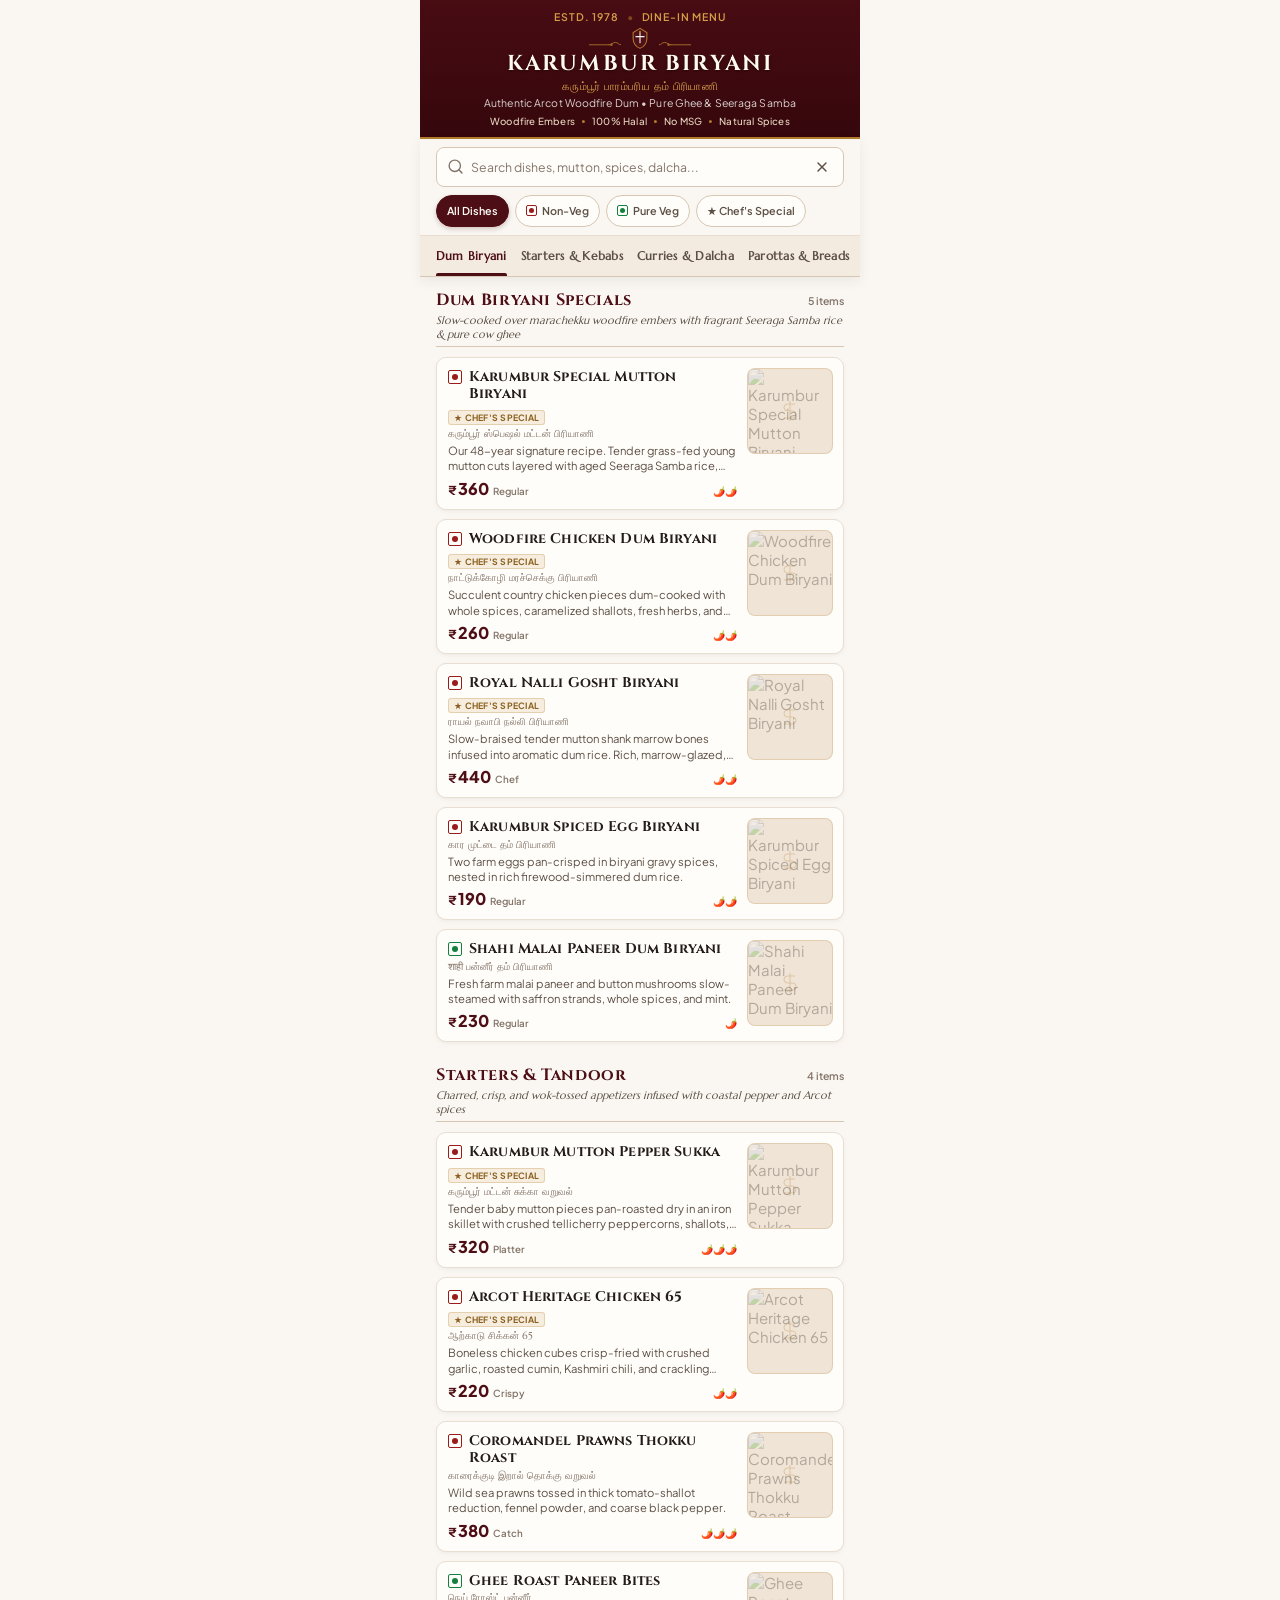
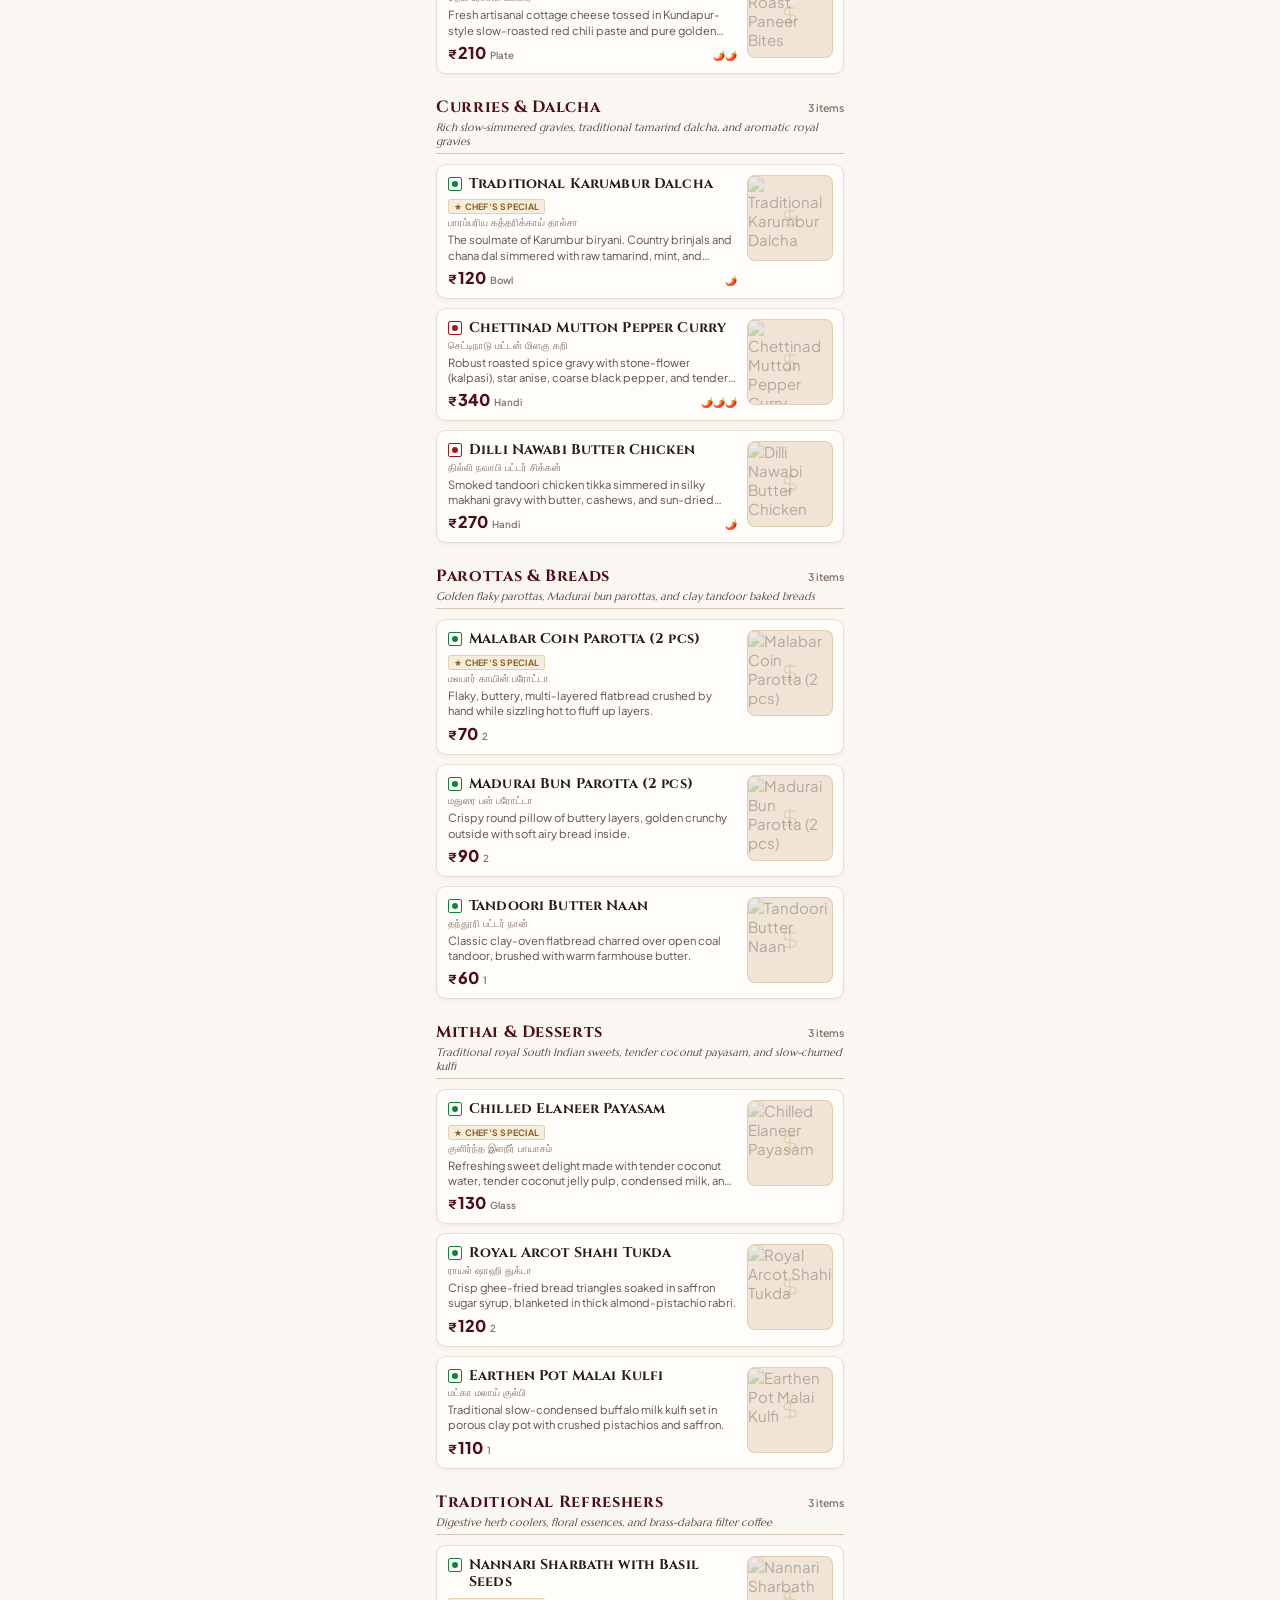
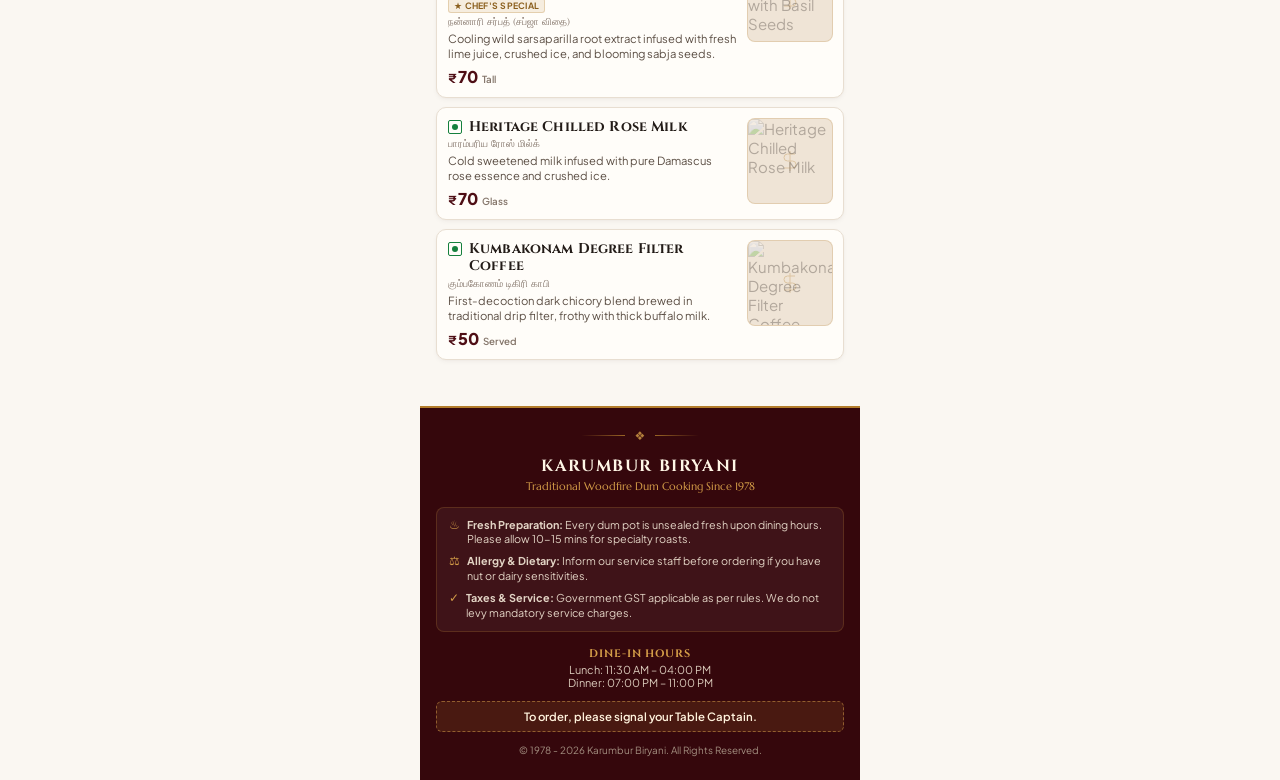
==== commit 38e7751f: "Remove Table 07 badge from top header ribbon" ====
--- a/index.html
+++ b/index.html
@@ -22,13 +22,6 @@
       <div class="header-top-ribbon">
         <span class="heritage-year">ESTD. 1978</span>
         <span class="ribbon-divider">•</span>
-        <span class="table-badge" id="tableBadge">
-          <svg class="table-icon" viewBox="0 0 24 24" fill="none" stroke="currentColor" stroke-width="1.8">
-            <path d="M4 6h16M4 18h16M8 6v12M16 6v12"/>
-          </svg>
-          TABLE 07
-        </span>
-        <span class="ribbon-divider">•</span>
         <span class="service-mode">DINE-IN MENU</span>
       </div>
 
--- a/styles.css
+++ b/styles.css
@@ -75,7 +75,7 @@
   -webkit-font-smoothing: antialiased;
   -moz-osx-font-smoothing: grayscale;
   scroll-behavior: smooth;
-  overflow-x: hidden;
+  overflow-x: clip;
 }
 
 body {
@@ -86,6 +86,9 @@
   background-color: var(--bg-page);
   display: flex;
   justify-content: center;
+  overflow-x: clip;
+  touch-action: pan-y;
+  -webkit-overflow-scrolling: touch;
 }
 
 /* App container: 100% full width on mobile, centered gracefully on desktop */
@@ -95,7 +98,6 @@
   min-height: 100vh;
   background-color: var(--bg-page);
   position: relative;
-  overflow-x: hidden;
   display: flex;
   flex-direction: column;
 }
@@ -320,10 +322,18 @@
   scrollbar-width: none;
   -webkit-overflow-scrolling: touch;
   background-color: var(--bg-page);
+  touch-action: pan-x pan-y;
+  user-select: none;
+  -webkit-user-select: none;
+  cursor: grab;
 }
 
 .filter-pills-row::-webkit-scrollbar {
   display: none;
+}
+
+.filter-pills-row.dragging {
+  cursor: grabbing;
 }
 
 .filter-pill {
@@ -362,10 +372,20 @@
   -webkit-overflow-scrolling: touch;
   background-color: var(--bg-category-track);
   border-top: 1px solid var(--border-light);
+  touch-action: pan-x pan-y;
+  user-select: none;
+  -webkit-user-select: none;
+  cursor: grab;
+  scroll-behavior: smooth;
 }
 
 .category-nav-track::-webkit-scrollbar {
   display: none;
+}
+
+.category-nav-track.dragging {
+  cursor: grabbing;
+  scroll-behavior: auto;
 }
 
 .cat-nav-tab {
@@ -410,6 +430,7 @@
 .menu-sections-container {
   flex: 1;
   padding: 12px var(--px-mobile) 24px var(--px-mobile);
+  touch-action: pan-y;
 }
 
 .category-block {
@@ -482,6 +503,7 @@
   position: relative;
   outline: none;
   min-height: 94px;
+  touch-action: pan-y;
 }
 
 .menu-card:hover, .menu-card:focus-visible {
@@ -735,12 +757,14 @@
   justify-content: center;
   opacity: 0;
   visibility: hidden;
+  pointer-events: none;
   transition: opacity 0.22s ease, visibility 0.22s;
 }
 
 .modal-backdrop.open {
   opacity: 1;
   visibility: visible;
+  pointer-events: auto;
 }
 
 .detail-bottom-sheet {
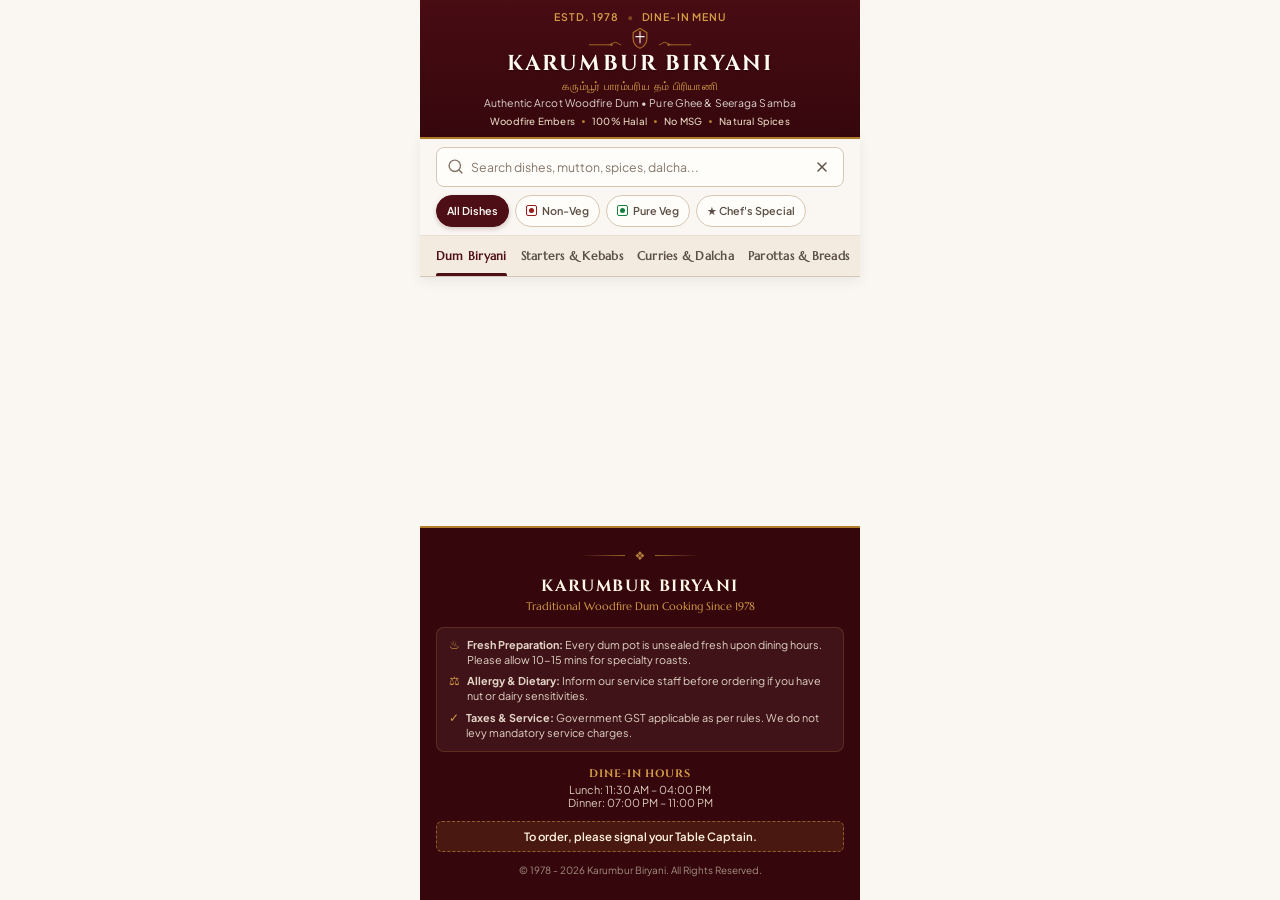
==== commit cee878a1: "Simplify menu card into clean view-only digital menu without modal popups" ====
--- a/index.html
+++ b/index.html
@@ -171,45 +171,6 @@
       </div>
     </footer>
 
-    <!-- FOOD DETAIL BOTTOM SHEET / MODAL -->
-    <div class="modal-backdrop" id="modalBackdrop" aria-hidden="true">
-      <div 
-        class="detail-bottom-sheet" 
-        id="detailBottomSheet" 
-        role="dialog" 
-        aria-modal="true" 
-        aria-labelledby="modalDishTitle"
-      >
-        <!-- DRAG HANDLE FOR MOBILE TOUCH -->
-        <div class="sheet-drag-handle-zone" id="dragHandleZone">
-          <div class="sheet-drag-pill"></div>
-        </div>
-
-        <!-- CLOSE BUTTON -->
-        <button type="button" class="sheet-close-btn" id="modalCloseBtn" aria-label="Close dish details">
-          <svg viewBox="0 0 24 24" fill="none" stroke="currentColor" stroke-width="2.2" stroke-linecap="round">
-            <path d="M18 6 6 18M6 6l12 12"/>
-          </svg>
-        </button>
-
-        <!-- MODAL BODY CONTENT (Rendered dynamically) -->
-        <div class="sheet-scroll-body" id="modalContentBody">
-          <!-- Dynamic Content Injected Here -->
-        </div>
-
-        <!-- BOTTOM DINE-IN CALLOUT (NO CART / NO CHECKOUT) -->
-        <div class="sheet-footer-notice">
-          <div class="footer-table-tip">
-            <svg class="waiter-bell-icon" viewBox="0 0 24 24" fill="none" stroke="currentColor" stroke-width="2">
-              <path d="M18 8A6 6 0 0 0 6 8c0 7-3 9-3 9h18s-3-2-3-9"/>
-              <path d="M13.73 21a2 2 0 0 1-3.46 0"/>
-            </svg>
-            <span>Dine-In Selection • Please inform your server to order</span>
-          </div>
-        </div>
-      </div>
-    </div>
-
   </div>
 
   <script src="app.js"></script>
--- a/styles.css
+++ b/styles.css
@@ -488,7 +488,7 @@
   gap: 9px;
 }
 
-/* Compact Physical Restaurant Menu Card */
+/* Compact Physical Restaurant Menu Card (View-Only) */
 .menu-card {
   display: flex;
   align-items: stretch;
@@ -498,22 +498,10 @@
   padding: 10px 10px 10px 11px;
   gap: 10px;
   box-shadow: var(--shadow-card);
-  cursor: pointer;
-  transition: transform 0.15s ease, box-shadow 0.15s ease, border-color 0.15s ease;
   position: relative;
   outline: none;
   min-height: 94px;
   touch-action: pan-y;
-}
-
-.menu-card:hover, .menu-card:focus-visible {
-  transform: translateY(-1px);
-  box-shadow: 0 4px 10px rgba(50, 20, 10, 0.08);
-  border-color: var(--border-medium);
-}
-
-.menu-card:active {
-  transform: scale(0.99);
 }
 
 /* Left Content Column */
@@ -617,12 +605,8 @@
 .dish-desc-text {
   font-size: 0.75rem;
   color: var(--text-secondary);
-  line-height: 1.36;
-  display: -webkit-box;
-  -webkit-line-clamp: 2;
-  -webkit-box-orient: vertical;
-  overflow: hidden;
-  margin-bottom: 4px;
+  line-height: 1.40;
+  margin-bottom: 6px;
 }
 
 .card-bottom-row {
@@ -740,262 +724,7 @@
 }
 
 /* ==========================================================================
-   4. FOOD DETAIL BOTTOM SHEET (DINE-IN MODAL)
-   ========================================================================== */
-.modal-backdrop {
-  position: fixed;
-  top: 0;
-  left: 0;
-  right: 0;
-  bottom: 0;
-  background-color: rgba(26, 8, 10, 0.65);
-  backdrop-filter: blur(4px);
-  -webkit-backdrop-filter: blur(4px);
-  z-index: 100;
-  display: flex;
-  align-items: flex-end;
-  justify-content: center;
-  opacity: 0;
-  visibility: hidden;
-  pointer-events: none;
-  transition: opacity 0.22s ease, visibility 0.22s;
-}
-
-.modal-backdrop.open {
-  opacity: 1;
-  visibility: visible;
-  pointer-events: auto;
-}
-
-.detail-bottom-sheet {
-  width: 100%;
-  max-width: 440px;
-  max-height: 86vh;
-  background-color: var(--bg-card);
-  border-radius: 18px 18px 0 0;
-  box-shadow: var(--shadow-modal);
-  display: flex;
-  flex-direction: column;
-  position: relative;
-  transform: translateY(100%);
-  transition: transform 0.26s cubic-bezier(0.2, 0.8, 0.2, 1);
-  overflow: hidden;
-  border-top: 2px solid var(--accent-gold);
-}
-
-.modal-backdrop.open .detail-bottom-sheet {
-  transform: translateY(0);
-}
-
-.sheet-drag-handle-zone {
-  width: 100%;
-  padding: 8px 0 4px 0;
-  display: flex;
-  justify-content: center;
-  cursor: grab;
-  touch-action: none;
-}
-
-.sheet-drag-pill {
-  width: 36px;
-  height: 4px;
-  background-color: var(--border-medium);
-  border-radius: 3px;
-}
-
-.sheet-close-btn {
-  position: absolute;
-  top: 8px;
-  right: 10px;
-  width: 44px; /* Accessible 44px touch target */
-  height: 44px;
-  border-radius: 50%;
-  border: 1px solid var(--border-light);
-  background-color: rgba(255, 253, 249, 0.94);
-  color: var(--text-primary);
-  display: flex;
-  align-items: center;
-  justify-content: center;
-  cursor: pointer;
-  z-index: 10;
-  box-shadow: var(--shadow-sm);
-}
-
-.sheet-close-btn svg {
-  width: 18px;
-  height: 18px;
-}
-
-.sheet-scroll-body {
-  overflow-y: auto;
-  padding: 0 var(--px-mobile) 14px var(--px-mobile);
-  -webkit-overflow-scrolling: touch;
-}
-
-.sheet-photo-wrapper {
-  position: relative;
-  width: 100%;
-  height: 190px;
-  border-radius: 10px;
-  overflow: hidden;
-  margin-bottom: 12px;
-  border: 1px solid var(--border-medium);
-  background-color: #EFE4D6;
-}
-
-.sheet-photo-img {
-  width: 100%;
-  height: 100%;
-  object-fit: cover;
-}
-
-.sheet-photo-overlay {
-  position: absolute;
-  bottom: 8px;
-  left: 8px;
-  display: flex;
-  gap: 6px;
-}
-
-.sheet-header-meta {
-  margin-bottom: 10px;
-}
-
-.sheet-title-row {
-  display: flex;
-  align-items: flex-start;
-  gap: 6px;
-}
-
-.sheet-title {
-  font-family: var(--font-serif-brand);
-  font-size: 1.20rem;
-  font-weight: 700;
-  color: var(--text-primary);
-  line-height: 1.25;
-}
-
-.sheet-tamil-title {
-  font-family: var(--font-serif-sub);
-  font-size: 0.84rem;
-  color: var(--accent-gold);
-  margin-top: 2px;
-}
-
-.sheet-price-row {
-  display: flex;
-  align-items: baseline;
-  justify-content: space-between;
-  margin-top: 8px;
-  padding: 7px 10px;
-  background-color: var(--bg-tinted);
-  border-radius: 6px;
-  border: 1px solid var(--border-light);
-}
-
-.sheet-price-amount {
-  font-family: var(--font-body);
-  font-size: 1.20rem;
-  font-weight: 700;
-  color: var(--brand-maroon);
-}
-
-.sheet-portion-badge {
-  font-size: 0.72rem;
-  color: var(--text-secondary);
-  font-weight: 600;
-}
-
-/* Dum & Preparation Story */
-.sheet-section {
-  margin-top: 12px;
-}
-
-.sheet-section-title {
-  font-family: var(--font-serif-brand);
-  font-size: 0.80rem;
-  font-weight: 700;
-  letter-spacing: 0.05em;
-  color: var(--brand-maroon);
-  text-transform: uppercase;
-  margin-bottom: 4px;
-}
-
-.sheet-desc-para {
-  font-size: 0.80rem;
-  color: var(--text-secondary);
-  line-height: 1.45;
-}
-
-/* Ingredients & Spice Tags */
-.ingredients-wrap {
-  display: flex;
-  flex-wrap: wrap;
-  gap: 5px;
-  margin-top: 5px;
-}
-
-.ingredient-chip {
-  background-color: var(--bg-subtle);
-  border: 1px solid var(--border-light);
-  padding: 2px 7px;
-  border-radius: 10px;
-  font-size: 0.70rem;
-  color: var(--text-secondary);
-  font-weight: 500;
-}
-
-/* Dietary & Allergen Badges */
-.allergen-badges-row {
-  display: flex;
-  flex-wrap: wrap;
-  gap: 5px;
-  margin-top: 5px;
-}
-
-.allergen-pill {
-  font-size: 0.68rem;
-  font-weight: 600;
-  padding: 2px 7px;
-  border-radius: 4px;
-  background-color: #F8ECE8;
-  color: #8C2D19;
-  border: 1px solid #E6CAC2;
-}
-
-.allergen-pill.safe {
-  background-color: #ECF5EE;
-  color: #166534;
-  border-color: #C2E0C7;
-}
-
-/* Modal Dine-In Waiter Callout (NO CART / NO ORDERING) */
-.sheet-footer-notice {
-  background: linear-gradient(180deg, #F8EFE4 0%, #EFE3D3 100%);
-  border-top: 1px solid var(--border-medium);
-  padding: 10px var(--px-mobile);
-  text-align: center;
-}
-
-.footer-table-tip {
-  display: inline-flex;
-  align-items: center;
-  justify-content: center;
-  gap: 7px;
-  font-size: 0.76rem;
-  font-weight: 600;
-  color: var(--brand-maroon);
-}
-
-.waiter-bell-icon {
-  width: 17px;
-  height: 17px;
-  color: var(--accent-gold);
-  flex-shrink: 0;
-}
-
-/* ==========================================================================
-   5. RESTAURANT FOOTER
+   4. RESTAURANT FOOTER
    ========================================================================== */
 .restaurant-footer {
   background-color: #35070C;
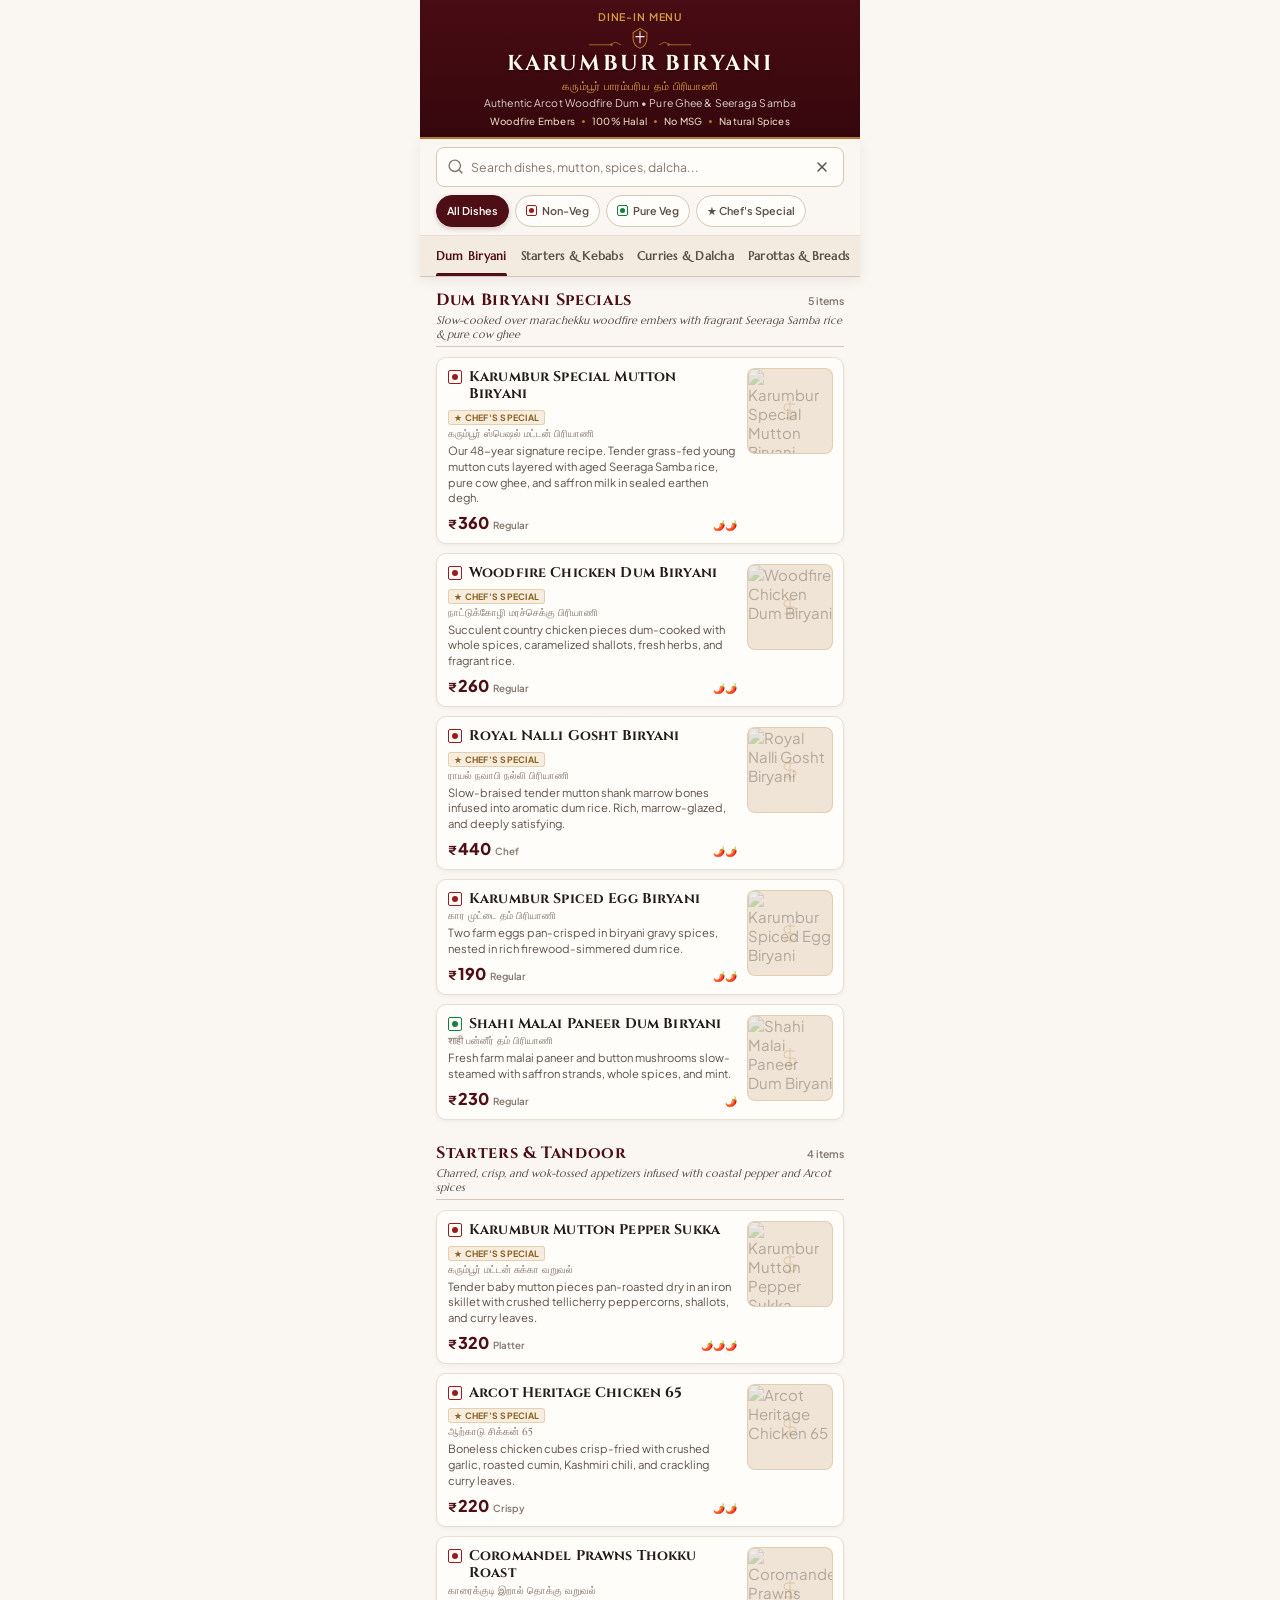
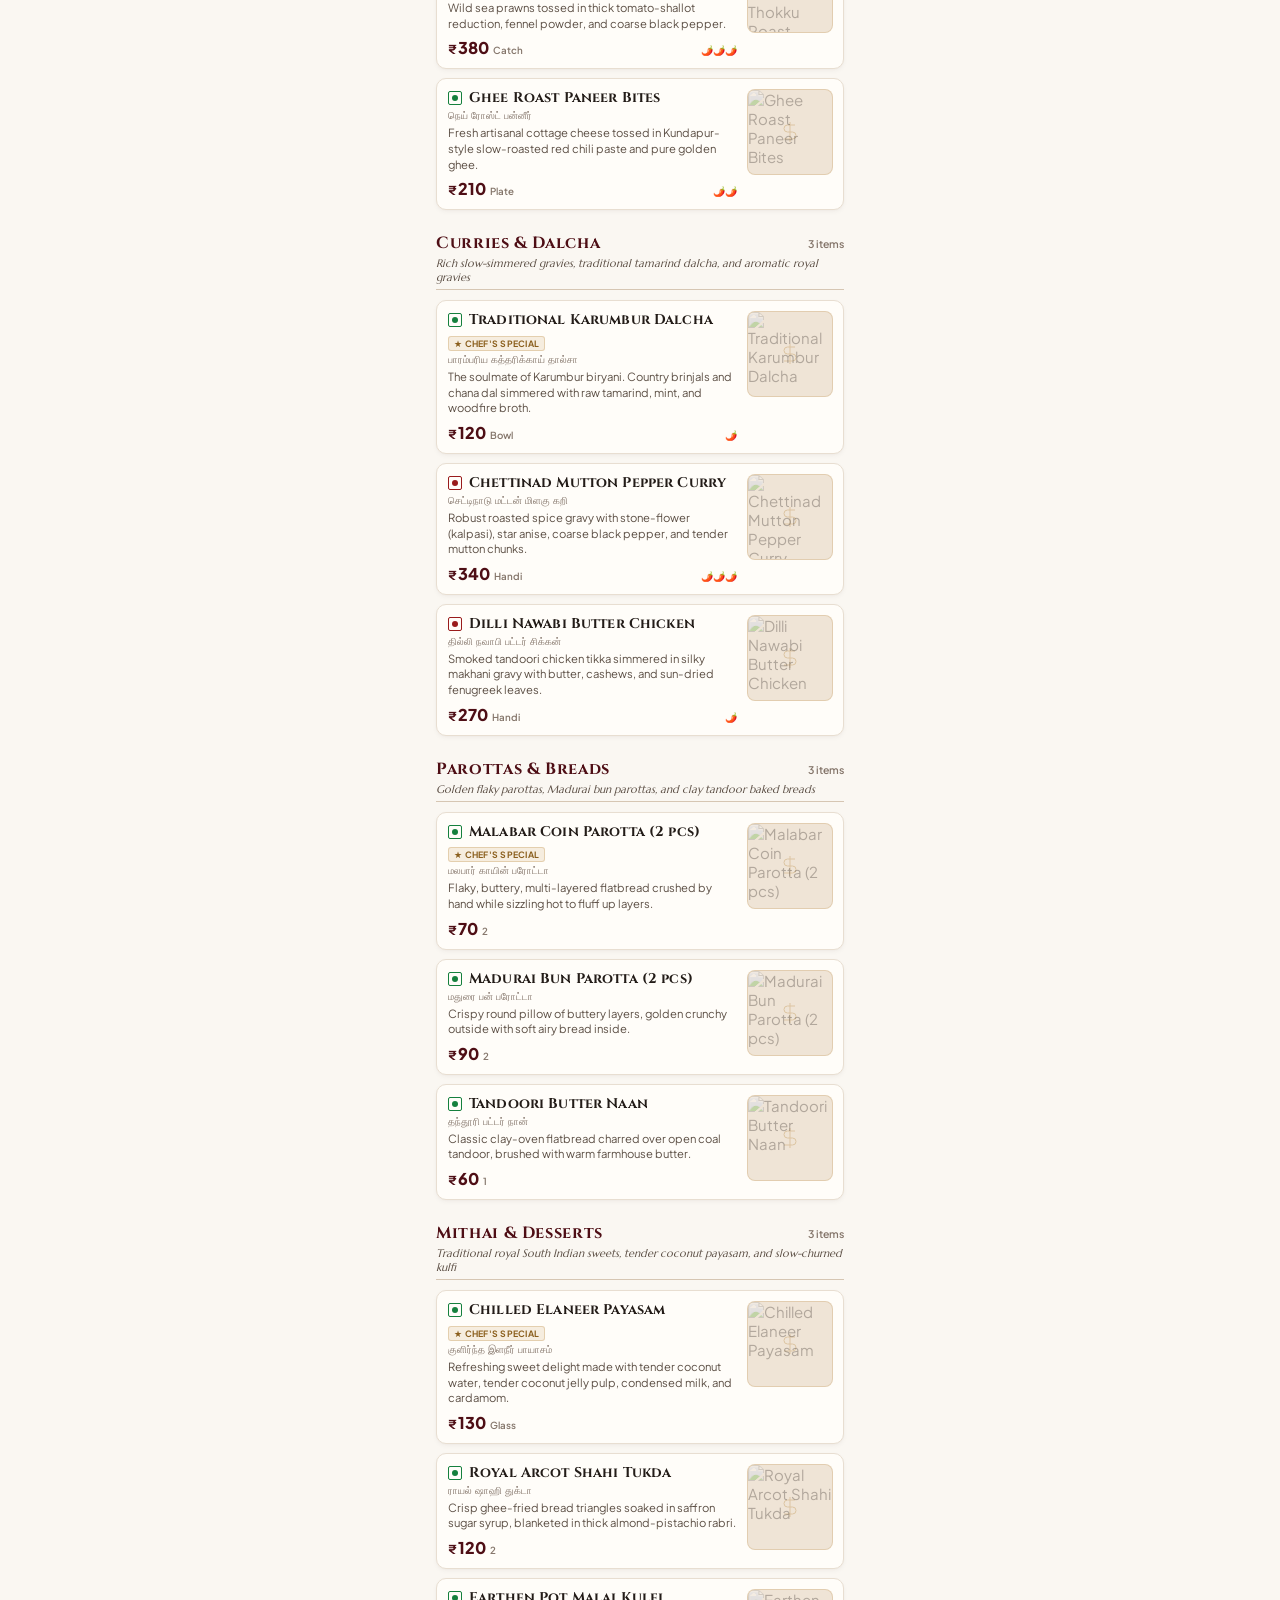
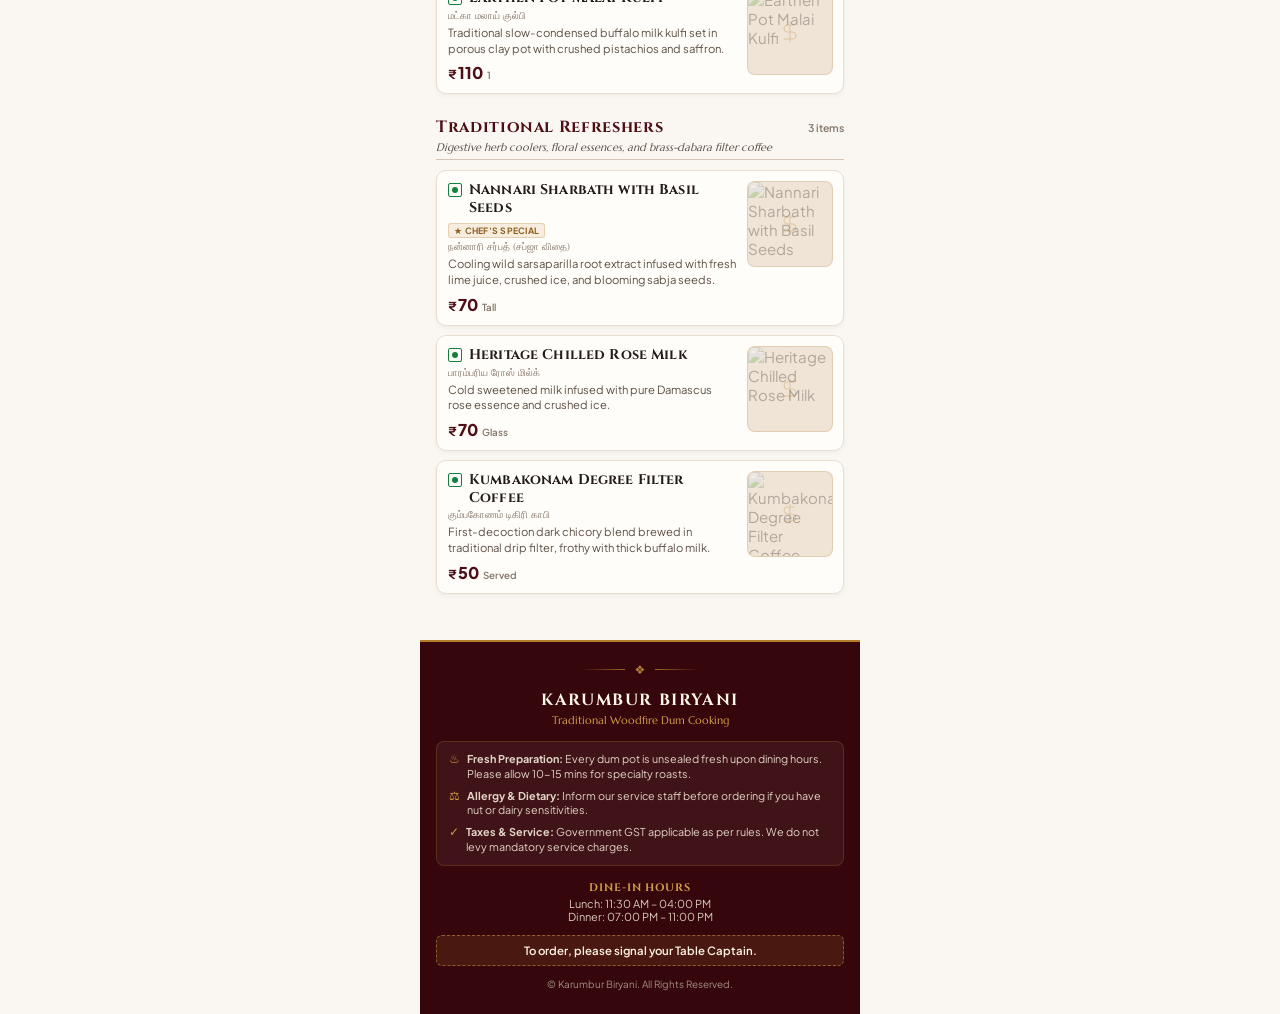
==== commit 1203f13e: "Remove ESTD year and references to 1978" ====
--- a/index.html
+++ b/index.html
@@ -4,7 +4,7 @@
   <meta charset="UTF-8">
   <meta name="viewport" content="width=device-width, initial-scale=1.0, maximum-scale=5.0, user-scalable=yes, viewport-fit=cover">
   <meta name="theme-color" content="#501018">
-  <meta name="description" content="Karumbur Biryani - Authentic Royal Arcot Woodfire Dum Biryani Since 1978. Dine-In QR Menu.">
+  <meta name="description" content="Karumbur Biryani - Authentic Royal Arcot Woodfire Dum Biryani. Dine-In QR Menu.">
   <title>Karumbur Biryani — Dine-In Menu</title>
   
   <!-- Preconnect to Google Fonts -->
@@ -20,8 +20,6 @@
     <!-- TOP HERITAGE HEADER / BRANDING -->
     <header class="restaurant-header">
       <div class="header-top-ribbon">
-        <span class="heritage-year">ESTD. 1978</span>
-        <span class="ribbon-divider">•</span>
         <span class="service-mode">DINE-IN MENU</span>
       </div>
 
@@ -138,7 +136,7 @@
 
       <div class="footer-brand-statement">
         <h3>KARUMBUR BIRYANI</h3>
-        <p class="footer-tagline">Traditional Woodfire Dum Cooking Since 1978</p>
+        <p class="footer-tagline">Traditional Woodfire Dum Cooking</p>
       </div>
 
       <div class="dine-in-notice-card">
@@ -167,7 +165,7 @@
       </p>
 
       <div class="copyright-row">
-        <p>© 1978 - 2026 Karumbur Biryani. All Rights Reserved.</p>
+        <p>© Karumbur Biryani. All Rights Reserved.</p>
       </div>
     </footer>
 
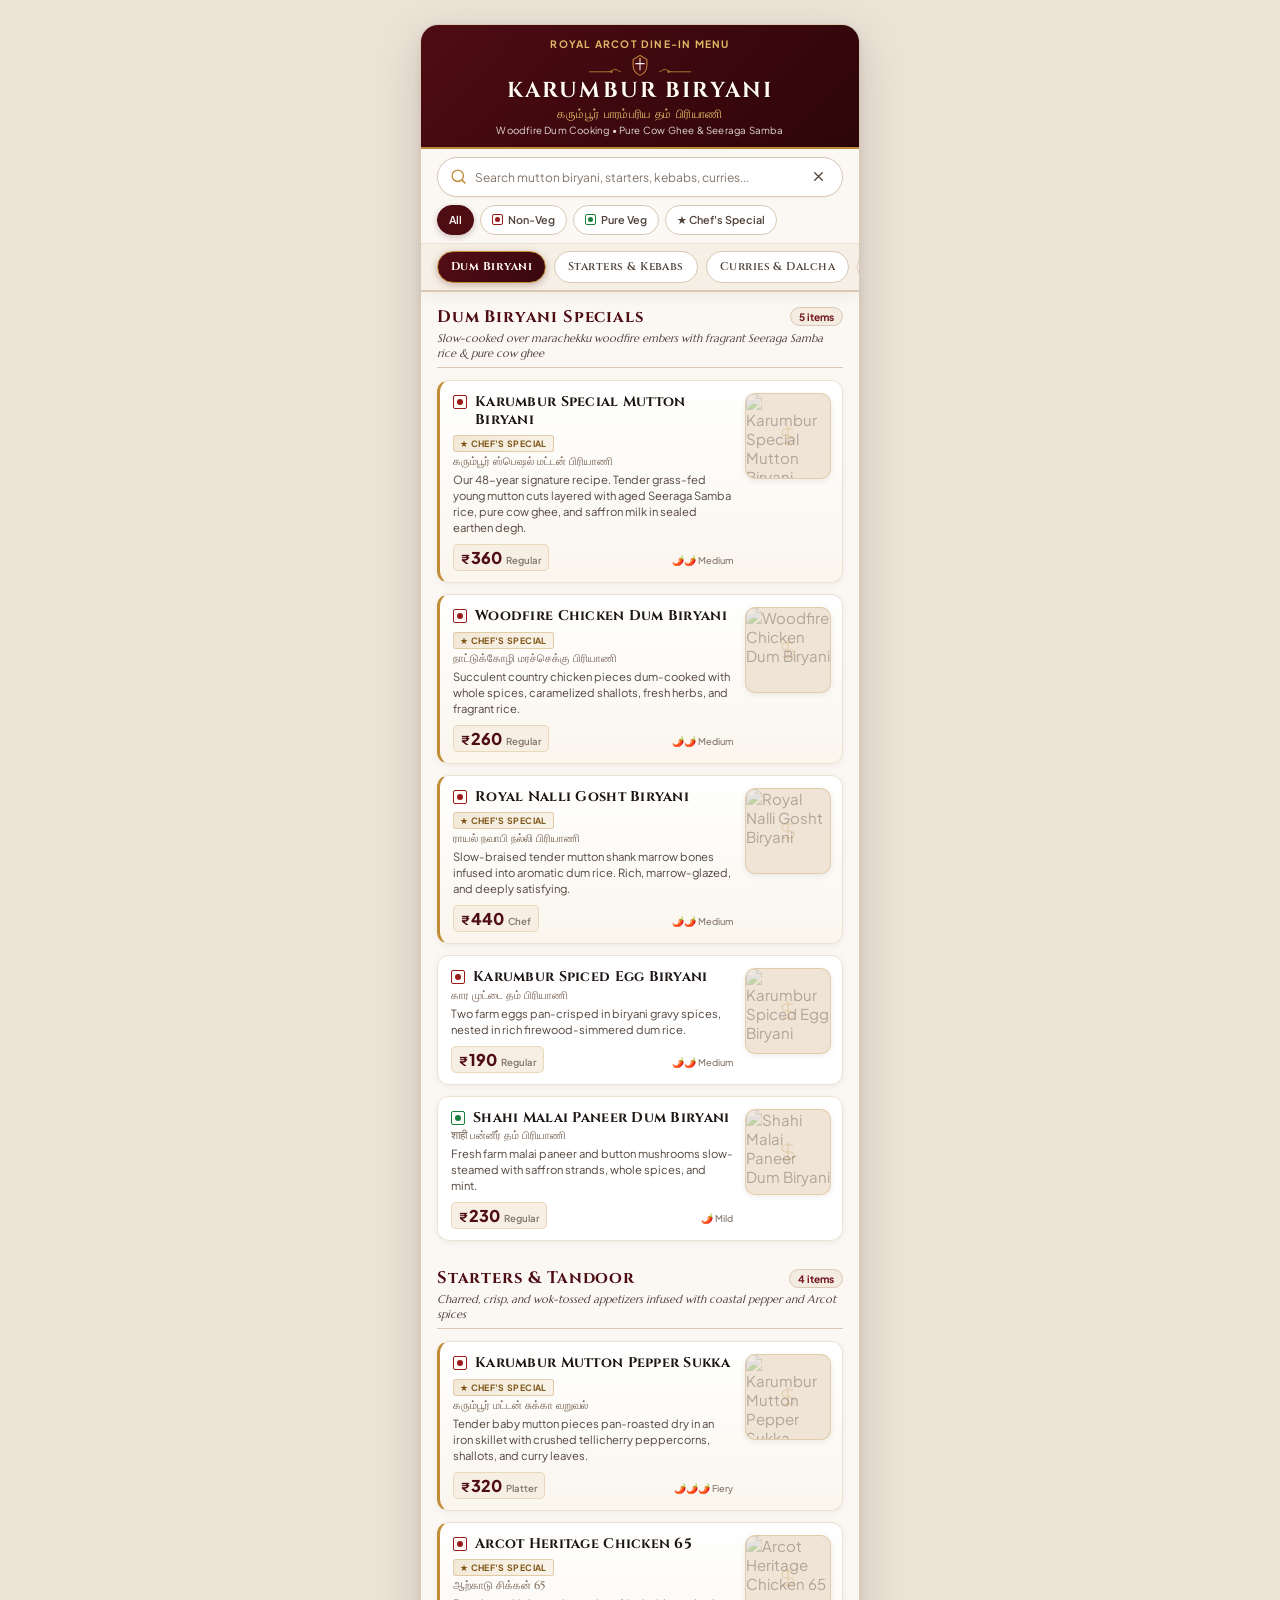
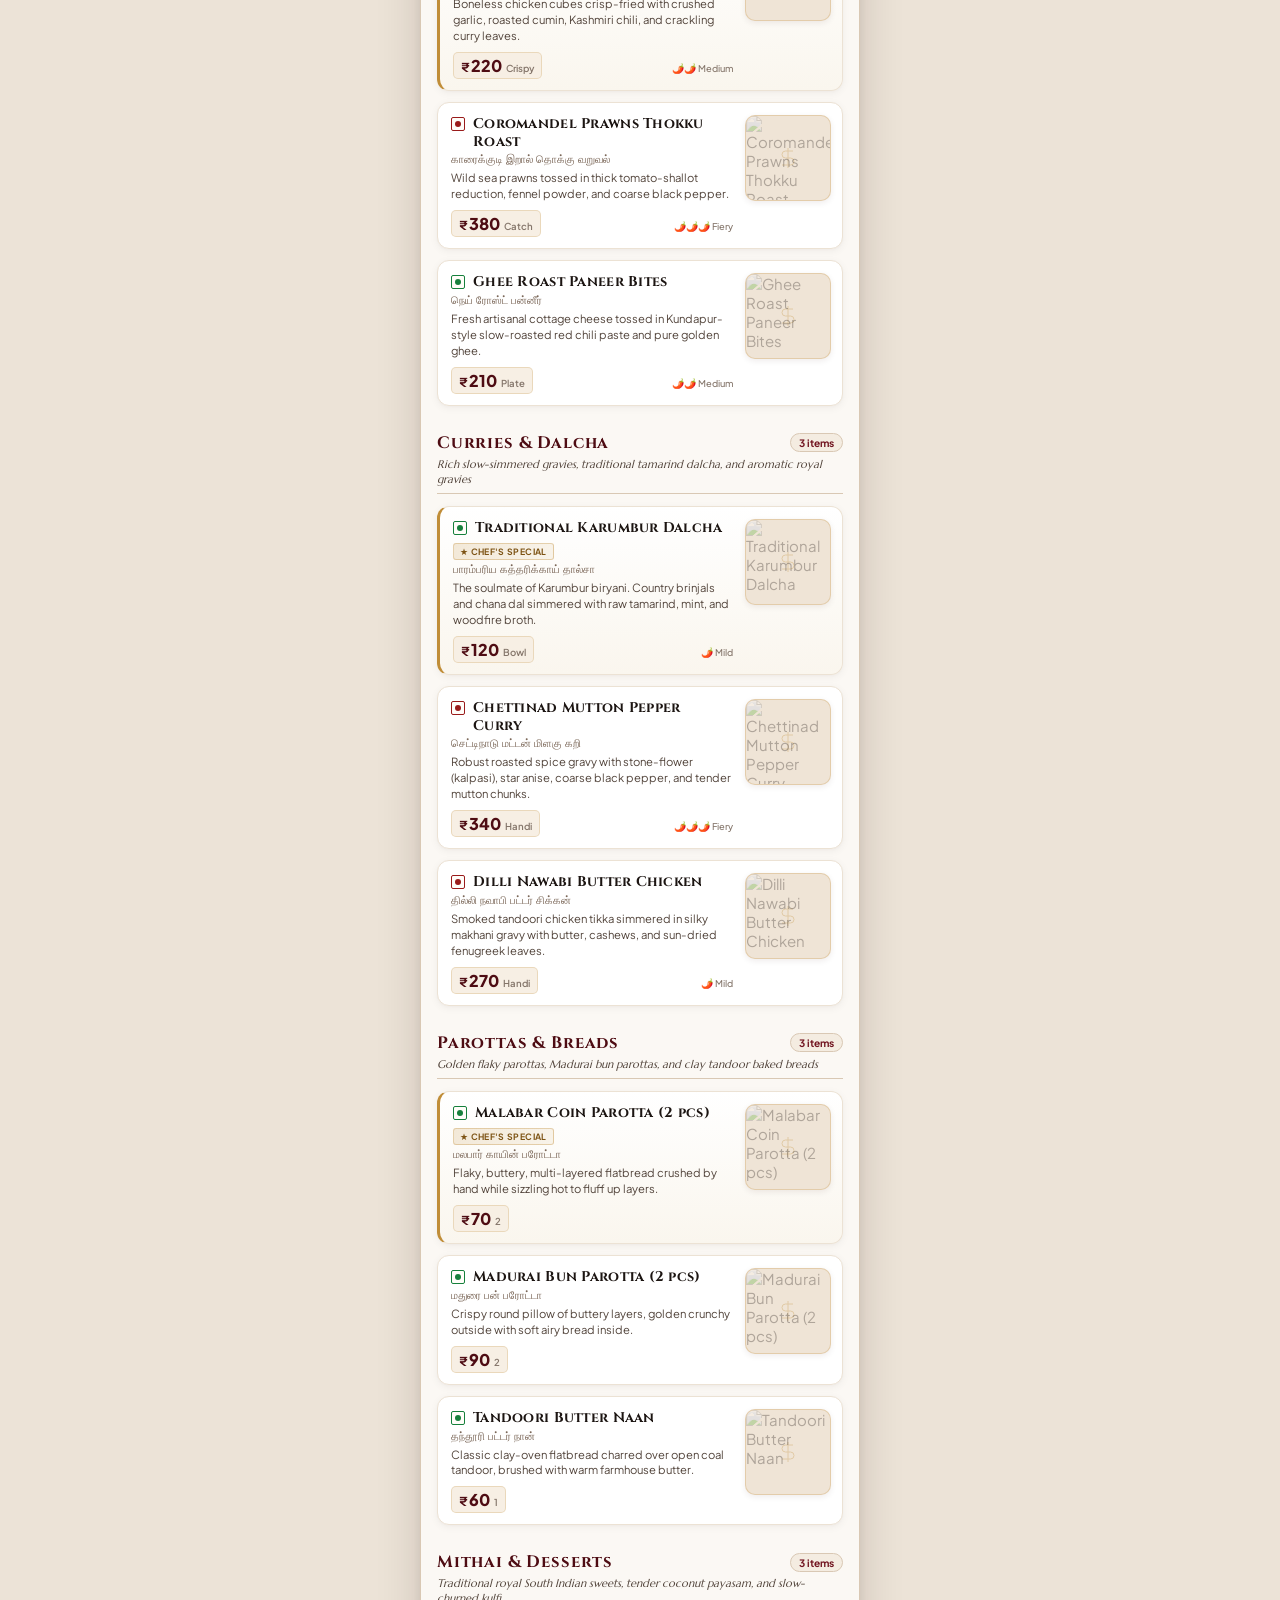
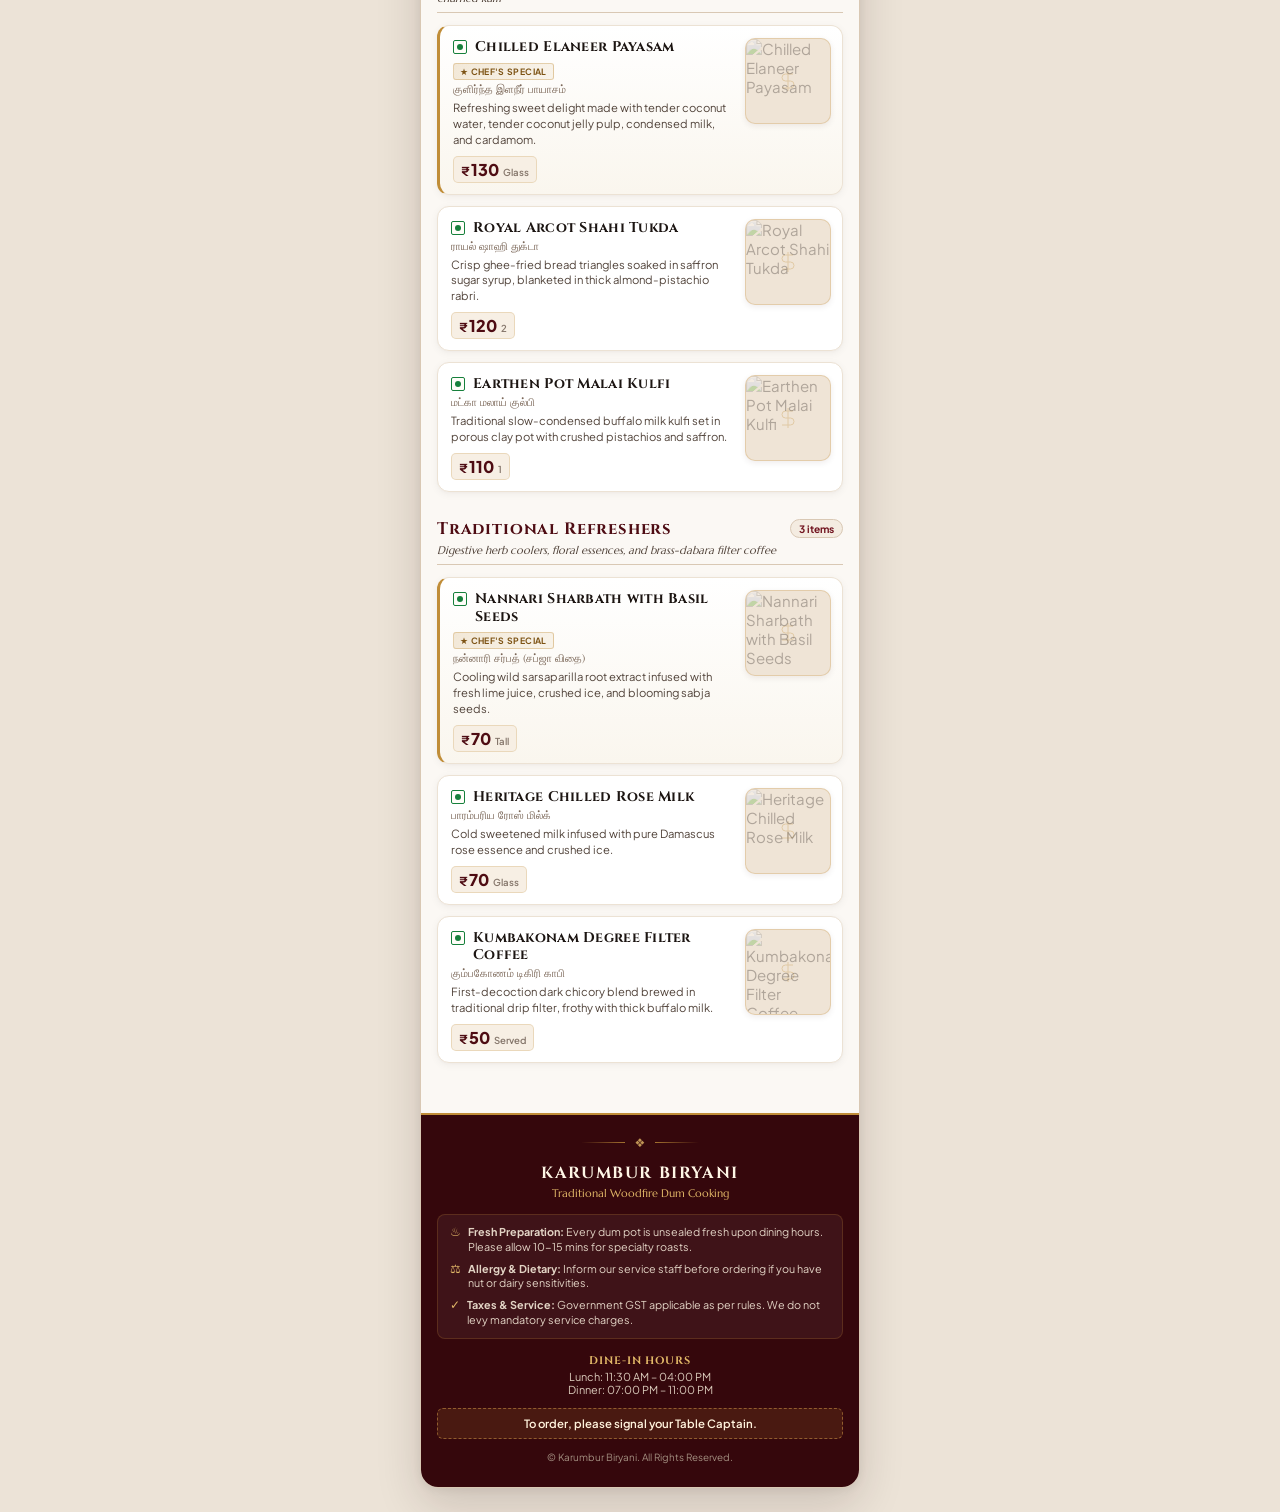
==== commit fffc8104: "feat: enhance menu card theme with attractive royal heritage styling, streamlined access, and floati" ====
--- a/index.html
+++ b/index.html
@@ -18,49 +18,39 @@
   <div class="menu-app-container">
     
     <!-- TOP HERITAGE HEADER / BRANDING -->
+    <!-- TOP HERITAGE HEADER / BRANDING -->
     <header class="restaurant-header">
       <div class="header-top-ribbon">
-        <span class="service-mode">DINE-IN MENU</span>
+        <span class="service-mode">ROYAL ARCOT DINE-IN MENU</span>
       </div>
 
       <div class="restaurant-brand-crest">
         <div class="crest-ornament left-ornament">
           <svg viewBox="0 0 40 12" fill="none">
-            <path d="M0 6h25M25 6c3 0 5-3 8-3s4 3 7 3" stroke="#B37D2C" stroke-width="1.2" stroke-linecap="round"/>
-            <circle cx="28" cy="6" r="1.5" fill="#B37D2C"/>
+            <path d="M0 6h25M25 6c3 0 5-3 8-3s4 3 7 3" stroke="#C08D38" stroke-width="1.2" stroke-linecap="round"/>
+            <circle cx="28" cy="6" r="1.5" fill="#C08D38"/>
           </svg>
         </div>
         
         <div class="crest-emblem">
           <svg viewBox="0 0 32 32" fill="none">
-            <path d="M16 2L6 8v9c0 6.5 4.3 12.5 10 14 5.7-1.5 10-7.5 10-14V8L16 2z" fill="#501018" stroke="#B37D2C" stroke-width="1.5"/>
+            <path d="M16 2L6 8v9c0 6.5 4.3 12.5 10 14 5.7-1.5 10-7.5 10-14V8L16 2z" fill="#4E0C13" stroke="#C08D38" stroke-width="1.5"/>
             <path d="M16 8v15M10 14h12" stroke="#FAF7F2" stroke-width="1.5" stroke-linecap="round"/>
-            <circle cx="16" cy="7" r="1.5" fill="#B37D2C"/>
+            <circle cx="16" cy="7" r="1.5" fill="#C08D38"/>
           </svg>
         </div>
 
         <div class="crest-ornament right-ornament">
           <svg viewBox="0 0 40 12" fill="none">
-            <path d="M40 6H15M15 6c-3 0-5-3-8-3s-4 3-7 3" stroke="#B37D2C" stroke-width="1.2" stroke-linecap="round"/>
-            <circle cx="12" cy="6" r="1.5" fill="#B37D2C"/>
+            <path d="M40 6H15M15 6c-3 0-5-3-8-3s-4 3-7 3" stroke="#C08D38" stroke-width="1.2" stroke-linecap="round"/>
+            <circle cx="12" cy="6" r="1.5" fill="#C08D38"/>
           </svg>
         </div>
       </div>
 
       <h1 class="restaurant-title">KARUMBUR BIRYANI</h1>
       <p class="restaurant-tamil-subtitle">கரும்பூர் பாரம்பரிய தம் பிரியாணி</p>
-      <p class="restaurant-tagline">Authentic Arcot Woodfire Dum • Pure Ghee & Seeraga Samba</p>
-
-      <!-- QUICK DIETARY BADGES BAR -->
-      <div class="header-badges">
-        <span class="pill-note">Woodfire Embers</span>
-        <span class="badge-dot">•</span>
-        <span class="pill-note">100% Halal</span>
-        <span class="badge-dot">•</span>
-        <span class="pill-note">No MSG</span>
-        <span class="badge-dot">•</span>
-        <span class="pill-note">Natural Spices</span>
-      </div>
+      <p class="restaurant-tagline">Woodfire Dum Cooking • Pure Cow Ghee & Seeraga Samba</p>
     </header>
 
     <!-- STICKY SEARCH & CATEGORY BAR WRAPPER -->
@@ -77,7 +67,7 @@
             type="search" 
             id="searchInput" 
             class="search-input" 
-            placeholder="Search dishes, mutton, spices, dalcha..." 
+            placeholder="Search mutton biryani, starters, kebabs, curries..." 
             autocomplete="off"
             aria-label="Search restaurant menu"
           >
@@ -92,7 +82,7 @@
       <!-- FILTER TOGGLES (ALL / VEG / NON-VEG / SIGNATURE) -->
       <div class="filter-pills-row" role="tablist" aria-label="Dietary filters">
         <button type="button" class="filter-pill active" data-filter="all" role="tab" aria-selected="true">
-          All Dishes
+          All
         </button>
         <button type="button" class="filter-pill" data-filter="non-veg" role="tab" aria-selected="false">
           <span class="fssai-indicator non-veg mini"></span> Non-Veg
@@ -106,14 +96,16 @@
       </div>
 
       <!-- HORIZONTAL SCROLLABLE CATEGORY NAVIGATION -->
-      <nav class="category-nav-track" id="categoryNavTrack" aria-label="Menu categories">
-        <a href="#cat-biryani" class="cat-nav-tab active" data-cat="cat-biryani">Dum Biryani</a>
-        <a href="#cat-starters" class="cat-nav-tab" data-cat="cat-starters">Starters & Kebabs</a>
-        <a href="#cat-curries" class="cat-nav-tab" data-cat="cat-curries">Curries & Dalcha</a>
-        <a href="#cat-breads" class="cat-nav-tab" data-cat="cat-breads">Parottas & Breads</a>
-        <a href="#cat-desserts" class="cat-nav-tab" data-cat="cat-desserts">Mithai & Desserts</a>
-        <a href="#cat-beverages" class="cat-nav-tab" data-cat="cat-beverages">Beverages</a>
-      </nav>
+      <div class="category-nav-wrapper">
+        <nav class="category-nav-track" id="categoryNavTrack" aria-label="Menu categories">
+          <a href="#cat-biryani" class="cat-nav-tab active" data-cat="cat-biryani">Dum Biryani</a>
+          <a href="#cat-starters" class="cat-nav-tab" data-cat="cat-starters">Starters & Kebabs</a>
+          <a href="#cat-curries" class="cat-nav-tab" data-cat="cat-curries">Curries & Dalcha</a>
+          <a href="#cat-breads" class="cat-nav-tab" data-cat="cat-breads">Parottas & Breads</a>
+          <a href="#cat-desserts" class="cat-nav-tab" data-cat="cat-desserts">Mithai & Desserts</a>
+          <a href="#cat-beverages" class="cat-nav-tab" data-cat="cat-beverages">Beverages</a>
+        </nav>
+      </div>
     </div>
 
     <!-- MAIN MENU CONTENT LIST -->
@@ -169,6 +161,14 @@
       </div>
     </footer>
 
+    <!-- FLOATING QUICK JUMP BUTTON -->
+    <button type="button" class="floating-top-btn" id="floatingTopBtn" aria-label="Back to top">
+      <svg viewBox="0 0 24 24" fill="none" stroke="currentColor" stroke-width="2.5" stroke-linecap="round" stroke-linejoin="round">
+        <polyline points="18 15 12 9 6 15"></polyline>
+      </svg>
+      <span>Top</span>
+    </button>
+
   </div>
 
   <script src="app.js"></script>
--- a/styles.css
+++ b/styles.css
@@ -6,43 +6,42 @@
    ========================================================================== */
 
 :root {
-  /* Warm Ivory & Natural Paper Palette */
-  --bg-page: #FAF7F2;
-  --bg-card: #FFFDF9;
-  --bg-card-hover: #F8F2E8;
-  --bg-subtle: #F3ECE1;
-  --bg-tinted: #F6EFE3;
-  --bg-category-track: #F3EBE0;
+  /* Warm Ivory & Fine Natural Paper Palette */
+  --bg-page: #FBF8F4;
+  --bg-card: #FFFFFF;
+  --bg-card-hover: #FCFAF6;
+  --bg-subtle: #F4ECE1;
+  --bg-tinted: #F7EFE4;
+  --bg-category-track: #F6EFE5;
 
   /* Royal Heritage Maroon & Spiced Gold Accents */
-  --brand-maroon: #4E0E15;
-  --brand-maroon-dark: #35070C;
-  --brand-maroon-light: #6C1923;
-  --accent-gold: #B37D2C;
-  --accent-gold-light: #D49D48;
-  --accent-gold-soft: rgba(179, 125, 44, 0.12);
-  --accent-spice: #8A2A16;
+  --brand-maroon: #4E0C13;
+  --brand-maroon-dark: #320509;
+  --brand-maroon-light: #721520;
+  --accent-gold: #C08D38;
+  --accent-gold-light: #E2B868;
+  --accent-gold-soft: rgba(192, 141, 56, 0.12);
+  --accent-spice: #9A2C18;
   
-  /* Text & Ink Shades (High Legibility on Ivory) */
-  --text-primary: #231C18;
-  --text-secondary: #5C4F45;
+  /* Text & Ink Shades (High Contrast & Legibility on Ivory) */
+  --text-primary: #1C1512;
+  --text-secondary: #52443B;
   --text-tertiary: #84756A;
   --text-on-maroon: #FAF7F2;
 
   /* Subtle Warm Hairline Borders (Physical Paper Edge Feel) */
-  --border-light: #E8DED1;
-  --border-medium: #D6C6B3;
-  --border-gold: rgba(179, 125, 44, 0.4);
+  --border-light: #ECE2D4;
+  --border-medium: #D9C8B4;
+  --border-gold: rgba(192, 141, 56, 0.35);
 
   /* FSSAI Standard Compliant Indicators */
-  --color-veg: #15803D;
+  --color-veg: #16803C;
   --color-nonveg: #991B1B;
 
   /* Elevation Shadows */
-  --shadow-sm: 0 1px 2px rgba(35, 28, 24, 0.04);
-  --shadow-card: 0 2px 5px rgba(50, 20, 10, 0.04), 0 1px 2px rgba(50, 20, 10, 0.02);
-  --shadow-sticky: 0 4px 12px rgba(45, 14, 18, 0.07);
-  --shadow-modal: 0 -8px 25px rgba(25, 8, 10, 0.22);
+  --shadow-sm: 0 1px 3px rgba(35, 20, 15, 0.04);
+  --shadow-card: 0 2px 8px rgba(45, 18, 12, 0.05), 0 1px 3px rgba(45, 18, 12, 0.02);
+  --shadow-sticky: 0 4px 14px rgba(40, 10, 15, 0.06);
 
   /* Typography */
   --font-serif-brand: 'Cinzel', Georgia, 'Times New Roman', serif;
@@ -51,9 +50,9 @@
 
   /* Mobile Spacing Variables (Defaults for 390px PRIMARY reference) */
   --px-mobile: 14px;
-  --radius-card: 10px;
-  --radius-thumb: 8px;
-  --thumb-size: 82px;
+  --radius-card: 12px;
+  --radius-thumb: 10px;
+  --thumb-size: 88px;
 }
 
 /* Base Reset & Fluid Responsive Layout */
@@ -102,13 +101,26 @@
   flex-direction: column;
 }
 
+@media (min-width: 500px) {
+  body {
+    background-color: #ECE3D7;
+    padding: 24px 0;
+  }
+  .menu-app-container {
+    border-radius: 18px;
+    overflow: clip;
+    box-shadow: 0 16px 45px rgba(35, 10, 15, 0.16), 0 2px 8px rgba(0, 0, 0, 0.06);
+    border: 1px solid var(--border-medium);
+  }
+}
+
 /* ==========================================================================
    1. HERO & TOP RESTAURANT BRANDING (Compact, Regal, No Vertical Bloat)
    ========================================================================== */
 .restaurant-header {
-  background: linear-gradient(180deg, #480C13 0%, #35070C 100%);
+  background: linear-gradient(135deg, #4E0C13 0%, #2D0509 100%);
   color: var(--text-on-maroon);
-  padding: 10px var(--px-mobile) 10px var(--px-mobile);
+  padding: 12px var(--px-mobile) 10px var(--px-mobile);
   text-align: center;
   position: relative;
   border-bottom: 2px solid var(--accent-gold);
@@ -129,35 +141,12 @@
   align-items: center;
   justify-content: center;
   gap: 8px;
-  font-size: 0.70rem;
-  font-weight: 600;
-  letter-spacing: 0.08em;
+  font-size: 0.68rem;
+  font-weight: 700;
+  letter-spacing: 0.12em;
   text-transform: uppercase;
   color: var(--accent-gold-light);
   margin-bottom: 4px;
-}
-
-.ribbon-divider {
-  opacity: 0.5;
-  color: var(--accent-gold);
-}
-
-.table-badge {
-  display: inline-flex;
-  align-items: center;
-  gap: 4px;
-  background: rgba(179, 125, 44, 0.22);
-  border: 1px solid rgba(217, 162, 77, 0.45);
-  padding: 1px 7px;
-  border-radius: 4px;
-  font-weight: 700;
-  letter-spacing: 0.06em;
-  color: #FFF2DC;
-}
-
-.table-icon {
-  width: 12px;
-  height: 12px;
 }
 
 .restaurant-brand-crest {
@@ -184,9 +173,9 @@
 
 .restaurant-title {
   font-family: var(--font-serif-brand);
-  font-size: 1.32rem;
-  font-weight: 700;
-  letter-spacing: 0.08em;
+  font-size: 1.34rem;
+  font-weight: 700;
+  letter-spacing: 0.09em;
   color: #FFF9F0;
   margin: 0;
   line-height: 1.15;
@@ -195,40 +184,22 @@
 
 .restaurant-tamil-subtitle {
   font-family: var(--font-serif-sub);
-  font-size: 0.76rem;
+  font-size: 0.78rem;
   letter-spacing: 0.03em;
   color: var(--accent-gold-light);
-  margin-top: 2px;
+  margin-top: 3px;
   font-weight: 500;
 }
 
 .restaurant-tagline {
-  font-size: 0.70rem;
-  color: rgba(250, 247, 242, 0.85);
+  font-size: 0.65rem;
+  color: rgba(250, 247, 242, 0.88);
   margin-top: 3px;
   font-weight: 400;
-  letter-spacing: 0.01em;
-}
-
-.header-badges {
-  display: flex;
-  flex-wrap: wrap;
-  align-items: center;
-  justify-content: center;
-  gap: 6px;
-  margin-top: 6px;
-}
-
-.pill-note {
-  font-size: 0.65rem;
-  color: #E6D4BE;
-  font-weight: 500;
   letter-spacing: 0.02em;
-}
-
-.badge-dot {
-  font-size: 0.60rem;
-  color: var(--accent-gold);
+  white-space: normal;
+  line-height: 1.35;
+  padding: 0 8px;
 }
 
 /* ==========================================================================
@@ -244,6 +215,7 @@
 }
 
 /* Search Bar Section */
+/* Search Bar Section */
 .search-section {
   padding: 8px var(--px-mobile) 6px var(--px-mobile);
   background-color: var(--bg-page);
@@ -255,23 +227,24 @@
   align-items: center;
   background-color: var(--bg-card);
   border: 1px solid var(--border-medium);
-  border-radius: 8px;
+  border-radius: 20px;
   height: 40px;
-  padding: 0 10px;
+  padding: 0 12px;
+  box-shadow: 0 1px 3px rgba(35, 20, 15, 0.04);
   transition: border-color 0.2s, box-shadow 0.2s;
 }
 
 .search-input-wrapper:focus-within {
   border-color: var(--accent-gold);
-  box-shadow: 0 0 0 2px rgba(179, 125, 44, 0.16);
+  box-shadow: 0 0 0 2px rgba(192, 141, 56, 0.20);
 }
 
 .search-icon {
   width: 17px;
   height: 17px;
-  color: var(--text-tertiary);
+  color: var(--accent-gold);
   flex-shrink: 0;
-  margin-right: 7px;
+  margin-right: 8px;
 }
 
 .search-input {
@@ -280,14 +253,14 @@
   border: none;
   background: transparent;
   font-family: var(--font-body);
-  font-size: 0.85rem;
+  font-size: 0.84rem;
   color: var(--text-primary);
   outline: none;
 }
 
 .search-input::placeholder {
   color: var(--text-tertiary);
-  font-size: 0.82rem;
+  font-size: 0.80rem;
 }
 
 .search-input::-webkit-search-cancel-button {
@@ -295,8 +268,8 @@
 }
 
 .clear-search-btn {
-  width: 44px; /* Accessible 44px touch target */
-  height: 40px;
+  width: 36px;
+  height: 36px;
   border: none;
   background: transparent;
   color: var(--text-secondary);
@@ -304,12 +277,12 @@
   align-items: center;
   justify-content: center;
   cursor: pointer;
-  margin-right: -8px;
+  margin-right: -4px;
 }
 
 .clear-search-btn svg {
-  width: 16px;
-  height: 16px;
+  width: 15px;
+  height: 15px;
 }
 
 /* Dietary Quick Filters (All / Non-Veg / Pure Veg / Chef's Special) */
@@ -341,12 +314,12 @@
   display: inline-flex;
   align-items: center;
   gap: 5px;
-  min-height: 32px;
-  padding: 0 10px;
+  height: 30px;
+  padding: 0 11px;
   font-size: 0.72rem;
   font-weight: 600;
   font-family: var(--font-body);
-  border-radius: 16px;
+  border-radius: 15px;
   border: 1px solid var(--border-medium);
   background-color: var(--bg-card);
   color: var(--text-secondary);
@@ -358,20 +331,27 @@
   background-color: var(--brand-maroon);
   color: #FFFDF9;
   border-color: var(--brand-maroon);
-  box-shadow: 0 2px 5px rgba(78, 14, 21, 0.22);
+  box-shadow: 0 2px 6px rgba(78, 12, 19, 0.25);
 }
 
 /* Category Navigation Track */
+.category-nav-wrapper {
+  position: relative;
+  width: 100%;
+  background-color: var(--bg-category-track);
+  border-top: 1px solid var(--border-light);
+  border-bottom: 1px solid var(--border-medium);
+}
+
 .category-nav-track {
   display: flex;
   align-items: center;
-  gap: 14px;
-  padding: 0 var(--px-mobile);
+  gap: 8px;
+  padding: 7px var(--px-mobile);
   overflow-x: auto;
   scrollbar-width: none;
   -webkit-overflow-scrolling: touch;
-  background-color: var(--bg-category-track);
-  border-top: 1px solid var(--border-light);
+  background-color: transparent;
   touch-action: pan-x pan-y;
   user-select: none;
   -webkit-user-select: none;
@@ -392,36 +372,32 @@
   flex-shrink: 0;
   display: inline-flex;
   align-items: center;
-  height: 40px; /* Accessible touch height */
-  font-family: var(--font-serif-sub);
-  font-size: 0.83rem;
+  height: 32px;
+  padding: 0 13px;
+  font-family: var(--font-serif-brand);
+  font-size: 0.76rem;
   font-weight: 600;
   color: var(--text-secondary);
   text-decoration: none;
-  letter-spacing: 0.02em;
-  position: relative;
-  transition: color 0.18s ease;
+  letter-spacing: 0.04em;
+  border-radius: 16px;
+  background-color: var(--bg-card);
+  border: 1px solid var(--border-medium);
+  transition: all 0.18s ease;
   white-space: nowrap;
 }
 
 .cat-nav-tab:hover {
   color: var(--brand-maroon);
+  border-color: var(--accent-gold);
 }
 
 .cat-nav-tab.active {
-  color: var(--brand-maroon);
-  font-weight: 700;
-}
-
-.cat-nav-tab.active::after {
-  content: '';
-  position: absolute;
-  bottom: 0;
-  left: 0;
-  right: 0;
-  height: 2.5px;
-  background-color: var(--brand-maroon);
-  border-radius: 2px 2px 0 0;
+  background: linear-gradient(135deg, #540D16 0%, #38070E 100%);
+  color: #FFF9F0;
+  border-color: var(--accent-gold);
+  font-weight: 700;
+  box-shadow: 0 2px 7px rgba(78, 14, 21, 0.28);
 }
 
 /* ==========================================================================
@@ -429,63 +405,68 @@
    ========================================================================== */
 .menu-sections-container {
   flex: 1;
-  padding: 12px var(--px-mobile) 24px var(--px-mobile);
+  padding: 14px var(--px-mobile) 24px var(--px-mobile);
   touch-action: pan-y;
 }
 
 .category-block {
-  margin-bottom: 22px;
-  scroll-margin-top: 132px; /* Offset for sticky bar */
+  margin-bottom: 26px;
+  scroll-margin-top: 135px; /* Offset for sticky bar */
 }
 
 .category-header {
-  margin-bottom: 10px;
-  padding-bottom: 5px;
-  border-bottom: 1px solid var(--border-medium);
+  margin-bottom: 12px;
+  padding-bottom: 6px;
+  border-bottom: 1.5px solid var(--border-medium);
 }
 
 .category-title-row {
   display: flex;
-  align-items: baseline;
+  align-items: center;
   justify-content: space-between;
 }
 
 .category-title {
   font-family: var(--font-serif-brand);
-  font-size: 1.08rem;
-  font-weight: 700;
-  letter-spacing: 0.04em;
+  font-size: 1.10rem;
+  font-weight: 700;
+  letter-spacing: 0.05em;
   color: var(--brand-maroon);
   display: flex;
   align-items: center;
-  gap: 7px;
+  gap: 8px;
 }
 
 .category-ornament-mark {
   color: var(--accent-gold);
-  font-size: 0.85rem;
+  font-size: 0.88rem;
 }
 
 .category-count {
   font-family: var(--font-body);
-  font-size: 0.70rem;
-  font-weight: 600;
-  color: var(--text-tertiary);
+  font-size: 0.68rem;
+  font-weight: 700;
+  color: var(--brand-maroon-light);
+  background-color: var(--bg-subtle);
+  border: 1px solid var(--border-medium);
+  padding: 2px 8px;
+  border-radius: 12px;
 }
 
 .category-subtitle {
-  font-size: 0.73rem;
+  font-size: 0.74rem;
   color: var(--text-secondary);
-  margin-top: 2px;
+  margin-top: 3px;
   font-style: italic;
   font-family: var(--font-serif-sub);
+  line-height: 1.35;
 }
 
 /* Card List */
 .items-list {
   display: flex;
   flex-direction: column;
-  gap: 9px;
+  gap: 11px;
 }
 
 /* Compact Physical Restaurant Menu Card (View-Only) */
@@ -495,13 +476,19 @@
   background-color: var(--bg-card);
   border: 1px solid var(--border-light);
   border-radius: var(--radius-card);
-  padding: 10px 10px 10px 11px;
-  gap: 10px;
+  padding: 12px 11px 11px 13px;
+  gap: 12px;
   box-shadow: var(--shadow-card);
   position: relative;
   outline: none;
-  min-height: 94px;
+  min-height: 96px;
   touch-action: pan-y;
+  transition: border-color 0.2s ease, box-shadow 0.2s ease;
+}
+
+.menu-card.chef-signature-card {
+  border-left: 3.5px solid var(--accent-gold);
+  background: linear-gradient(180deg, #FFFFFF 0%, #FAF6EE 100%);
 }
 
 /* Left Content Column */
@@ -513,11 +500,15 @@
   min-width: 0; /* Prevents overflow & allows text ellipsis */
 }
 
+.card-meta-top {
+  margin-bottom: 4px;
+}
+
 .card-title-row {
   display: flex;
   align-items: flex-start;
-  gap: 7px;
-  margin-bottom: 2px;
+  gap: 8px;
+  margin-bottom: 3px;
 }
 
 /* FSSAI Compliant Veg / Non-Veg Indicator */
@@ -571,41 +562,42 @@
 
 .dish-name-heading {
   font-family: var(--font-serif-brand);
-  font-size: 0.88rem;
+  font-size: 0.90rem;
   font-weight: 700;
   color: var(--text-primary);
   line-height: 1.25;
-  letter-spacing: 0.01em;
+  letter-spacing: 0.02em;
 }
 
 .signature-chip {
   display: inline-flex;
   align-items: center;
-  gap: 2px;
-  background-color: rgba(179, 125, 44, 0.12);
-  color: #8A5E1C;
-  border: 1px solid rgba(179, 125, 44, 0.28);
+  gap: 3px;
+  background: linear-gradient(135deg, rgba(192, 141, 56, 0.18) 0%, rgba(192, 141, 56, 0.08) 100%);
+  color: #7D5314;
+  border: 1px solid rgba(192, 141, 56, 0.35);
   font-size: 0.58rem;
   font-weight: 700;
-  padding: 1px 5px;
+  padding: 2px 6px;
   border-radius: 3px;
   text-transform: uppercase;
-  letter-spacing: 0.03em;
-  margin-bottom: 2px;
+  letter-spacing: 0.04em;
+  margin-bottom: 3px;
   width: fit-content;
 }
 
 .dish-tamil-alias {
   font-family: var(--font-serif-sub);
-  font-size: 0.69rem;
-  color: var(--text-tertiary);
-  margin-bottom: 3px;
+  font-size: 0.70rem;
+  color: #7A6657;
+  margin-bottom: 4px;
+  font-weight: 500;
 }
 
 .dish-desc-text {
   font-size: 0.75rem;
   color: var(--text-secondary);
-  line-height: 1.40;
+  line-height: 1.42;
   margin-bottom: 6px;
 }
 
@@ -614,12 +606,17 @@
   align-items: baseline;
   justify-content: space-between;
   margin-top: auto;
+  padding-top: 2px;
 }
 
 .price-container {
-  display: flex;
+  display: inline-flex;
   align-items: baseline;
   gap: 2px;
+  background-color: var(--bg-tinted);
+  padding: 2px 7px;
+  border-radius: 5px;
+  border: 1px solid rgba(192, 141, 56, 0.24);
 }
 
 .currency-sym {
@@ -630,14 +627,14 @@
 
 .price-val {
   font-family: var(--font-body);
-  font-size: 1.02rem;
+  font-size: 1.05rem;
   font-weight: 800;
   color: var(--brand-maroon);
   letter-spacing: -0.01em;
 }
 
 .portion-tag {
-  font-size: 0.65rem;
+  font-size: 0.64rem;
   font-weight: 600;
   color: var(--text-tertiary);
   margin-left: 2px;
@@ -646,10 +643,16 @@
 .spice-meter-dots {
   display: inline-flex;
   align-items: center;
-  gap: 1px;
+  gap: 2px;
   font-size: 0.66rem;
   color: var(--accent-spice);
   font-weight: 600;
+}
+
+.spice-label-text {
+  font-size: 0.62rem;
+  color: var(--text-tertiary);
+  font-weight: 500;
 }
 
 /* Right Food Thumbnail Image (Fixed, Non-Stretched) */
@@ -664,8 +667,9 @@
   position: relative;
   border-radius: var(--radius-thumb);
   overflow: hidden;
-  border: 1px solid rgba(179, 125, 44, 0.22);
-  background: #EFE4D6 url("data:image/svg+xml,%3Csvg xmlns='http://www.w3.org/2000/svg' width='24' height='24' viewBox='0 0 24 24' fill='none' stroke='%23B37D2C' stroke-width='1' opacity='0.3'%3E%3Cpath d='M12 2v20M17 5H9.5a3.5 3.5 0 0 0 0 7h5a3.5 3.5 0 0 1 0 7H6'/%3E%3C/svg%3E") no-repeat center center;
+  border: 1px solid rgba(192, 141, 56, 0.28);
+  box-shadow: 0 2px 6px rgba(45, 18, 12, 0.08);
+  background: #EFE4D6 url("data:image/svg+xml,%3Csvg xmlns='http://www.w3.org/2000/svg' width='24' height='24' viewBox='0 0 24 24' fill='none' stroke='%23C08D38' stroke-width='1' opacity='0.3'%3E%3Cpath d='M12 2v20M17 5H9.5a3.5 3.5 0 0 0 0 7h5a3.5 3.5 0 0 1 0 7H6'/%3E%3C/svg%3E") no-repeat center center;
 }
 
 .card-food-img {
@@ -673,11 +677,49 @@
   height: 100%;
   object-fit: cover;
   display: block;
-  transition: transform 0.25s ease;
-}
-
-.menu-card:hover .card-food-img {
-  transform: scale(1.03);
+}
+
+/* Floating Quick Jump / Top Button */
+.floating-top-btn {
+  position: fixed;
+  bottom: 24px;
+  right: calc(50% - 200px);
+  z-index: 50;
+  display: flex;
+  align-items: center;
+  gap: 5px;
+  background: linear-gradient(135deg, #4E0C13 0%, #2D0509 100%);
+  color: #FFF9F0;
+  border: 1.5px solid var(--accent-gold);
+  border-radius: 20px;
+  padding: 7px 14px;
+  font-family: var(--font-serif-brand);
+  font-size: 0.72rem;
+  font-weight: 700;
+  letter-spacing: 0.06em;
+  box-shadow: 0 4px 16px rgba(50, 10, 15, 0.35);
+  cursor: pointer;
+  opacity: 0;
+  visibility: hidden;
+  transform: translateY(15px);
+  transition: all 0.25s cubic-bezier(0.2, 0.8, 0.2, 1);
+}
+
+@media (max-width: 440px) {
+  .floating-top-btn {
+    right: 16px;
+  }
+}
+
+.floating-top-btn.visible {
+  opacity: 1;
+  visibility: visible;
+  transform: translateY(0);
+}
+
+.floating-top-btn svg {
+  width: 13px;
+  height: 13px;
 }
 
 /* Empty Search / Filter State */
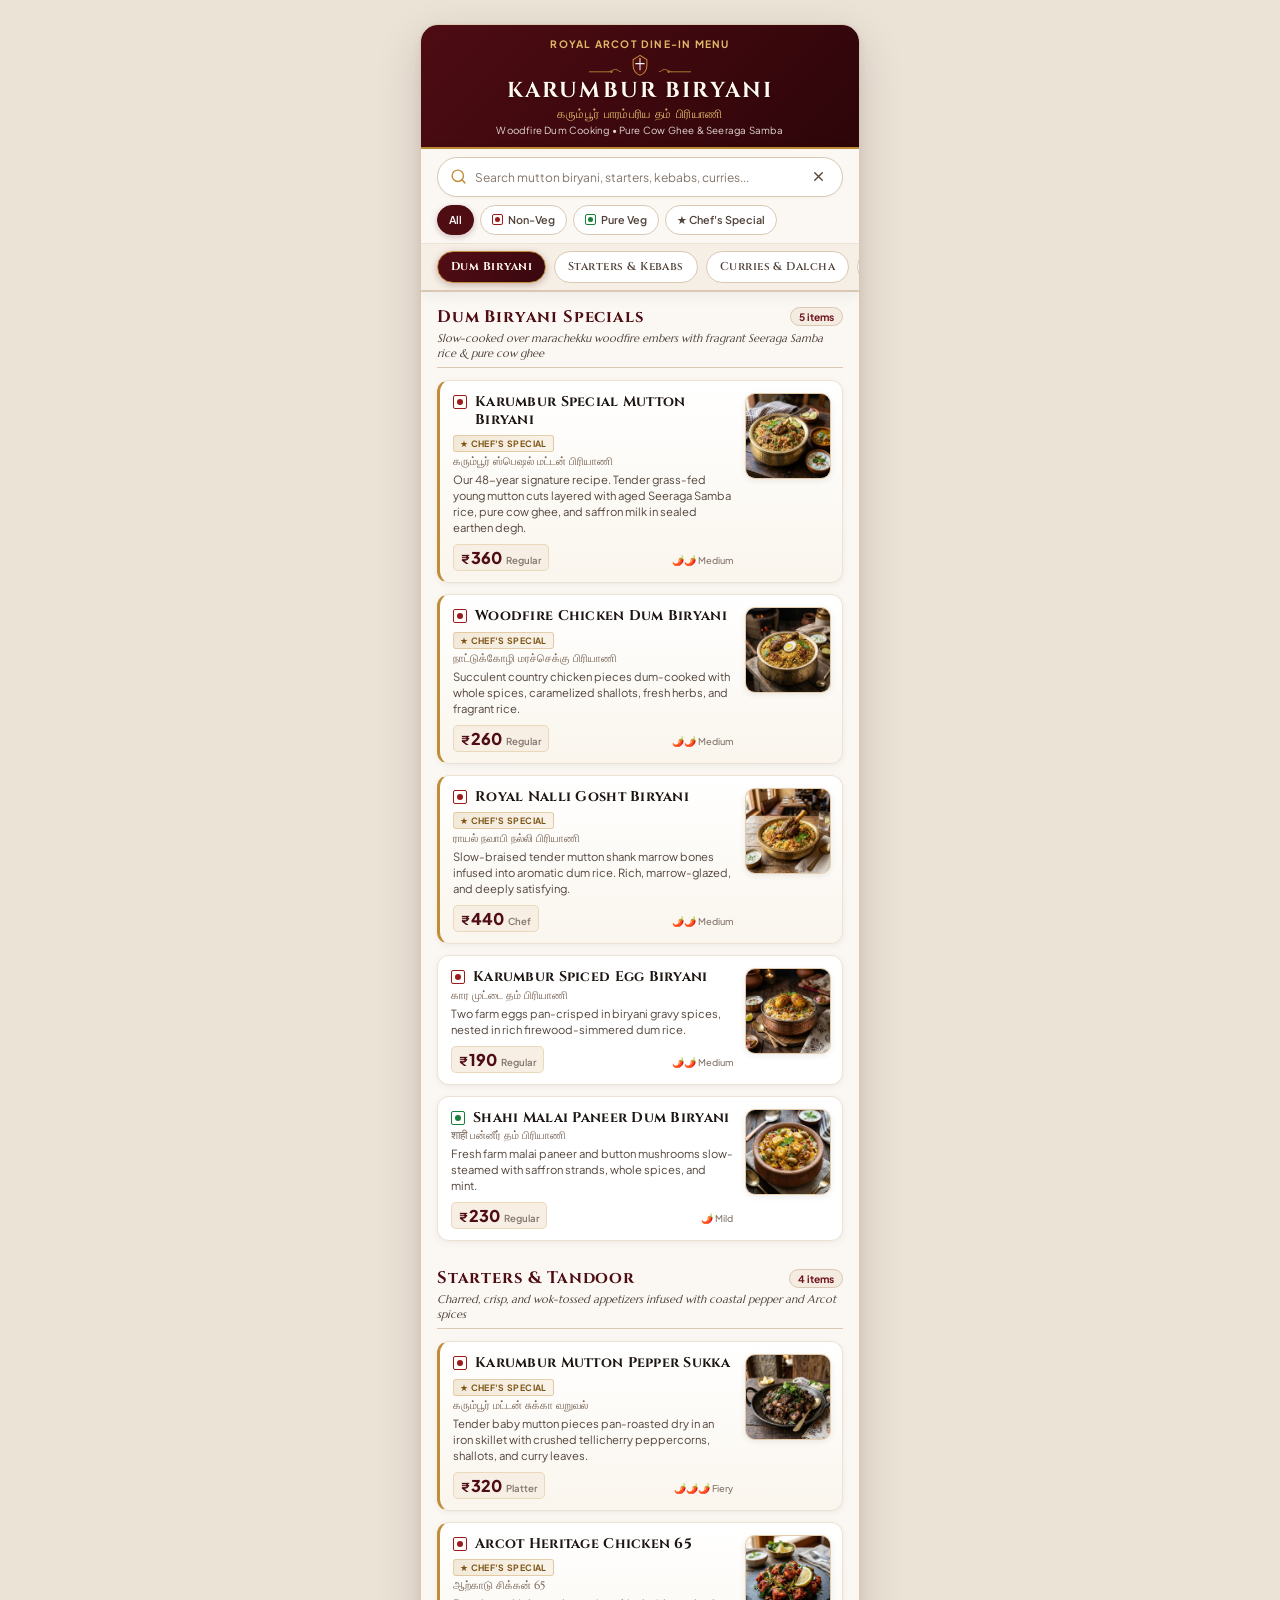
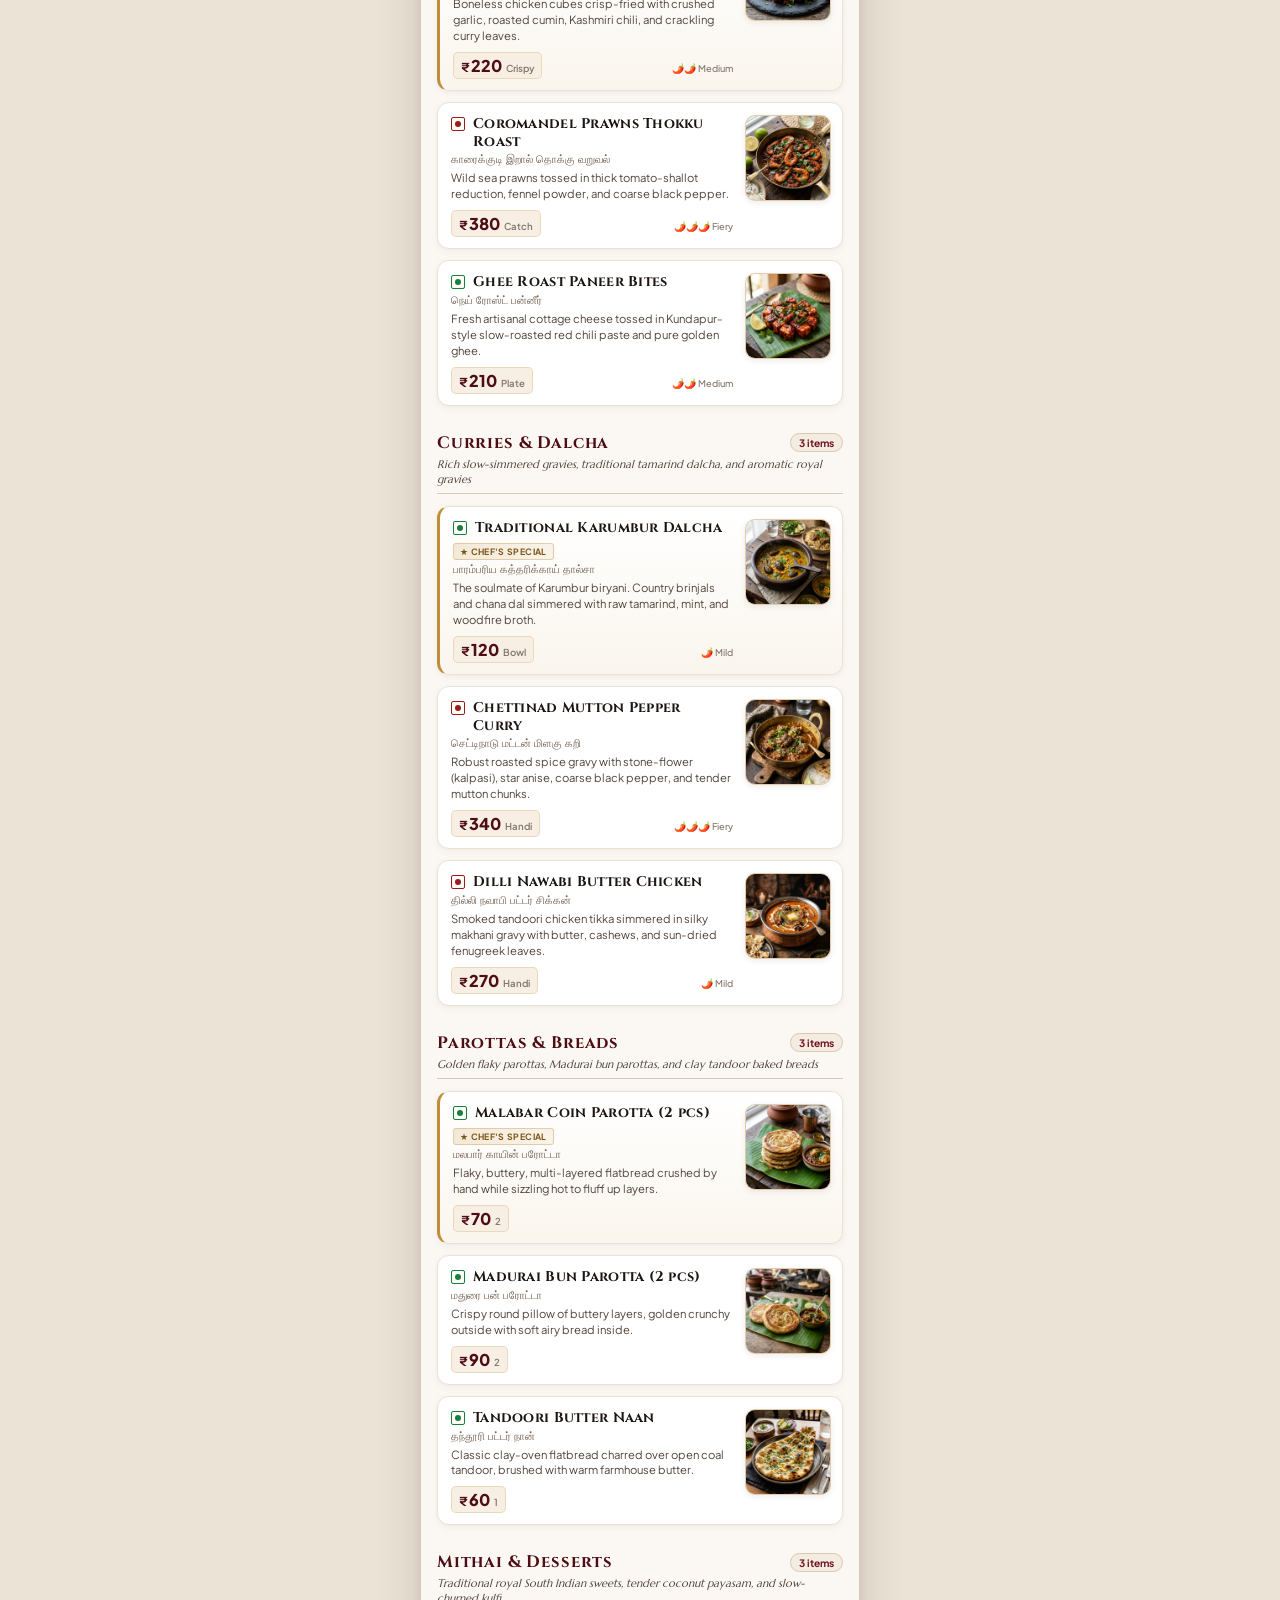
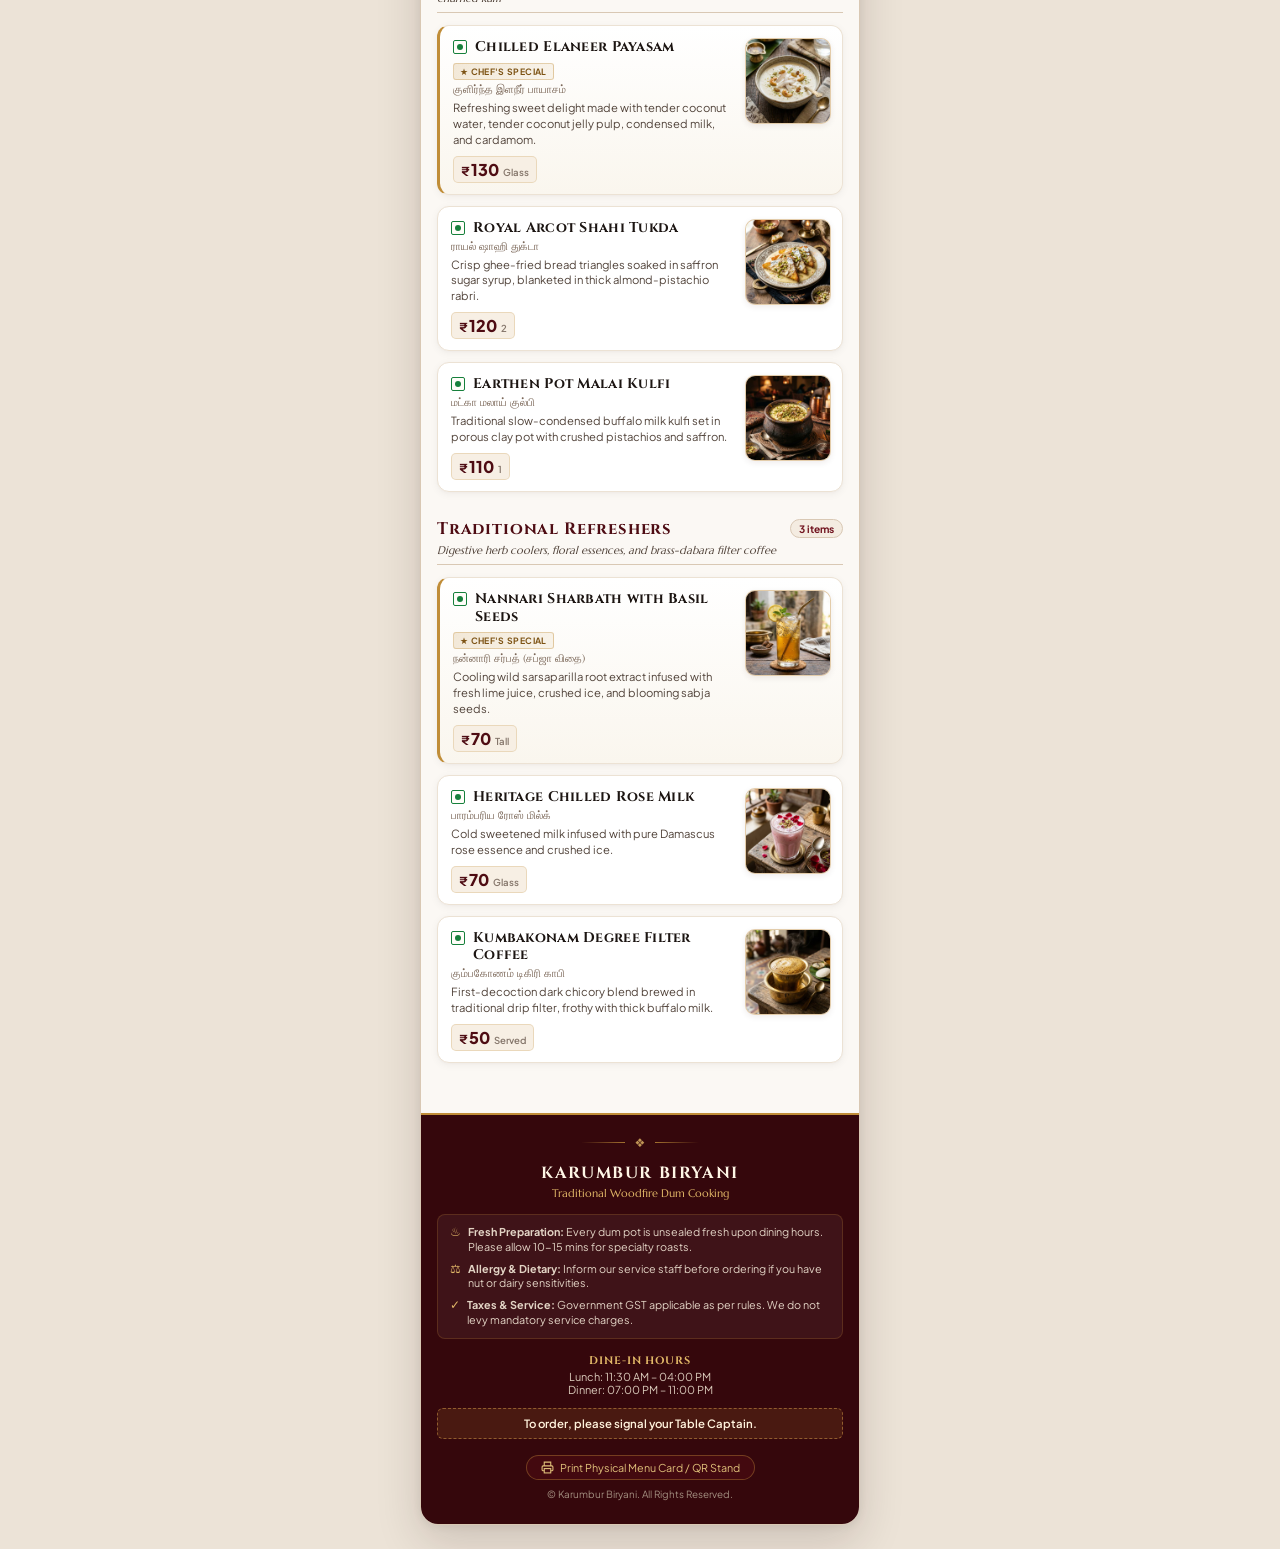
==== commit 88647179: "feat: add complete physical restaurant menu card studio with QR code and print layout" ====
--- a/index.html
+++ b/index.html
@@ -156,6 +156,17 @@
         <span>To order, please signal your Table Captain.</span>
       </p>
 
+      <div style="text-align: center; margin: 16px 0 8px 0;">
+        <a href="menu_card.html" target="_blank" style="display: inline-flex; align-items: center; gap: 6px; font-size: 0.72rem; color: #DFC07A; text-decoration: none; border: 1px solid rgba(192, 141, 56, 0.4); padding: 5px 14px; border-radius: 16px; background: rgba(78, 12, 19, 0.6);">
+          <svg width="13" height="13" viewBox="0 0 24 24" fill="none" stroke="currentColor" stroke-width="2">
+            <polyline points="6 9 6 2 18 2 18 9"></polyline>
+            <path d="M6 18H4a2 2 0 0 1-2-2v-5a2 2 0 0 1 2-2h16a2 2 0 0 1 2 2v5a2 2 0 0 1-2 2h-2"></path>
+            <rect x="6" y="14" width="12" height="8"></rect>
+          </svg>
+          Print Physical Menu Card / QR Stand
+        </a>
+      </div>
+
       <div class="copyright-row">
         <p>© Karumbur Biryani. All Rights Reserved.</p>
       </div>
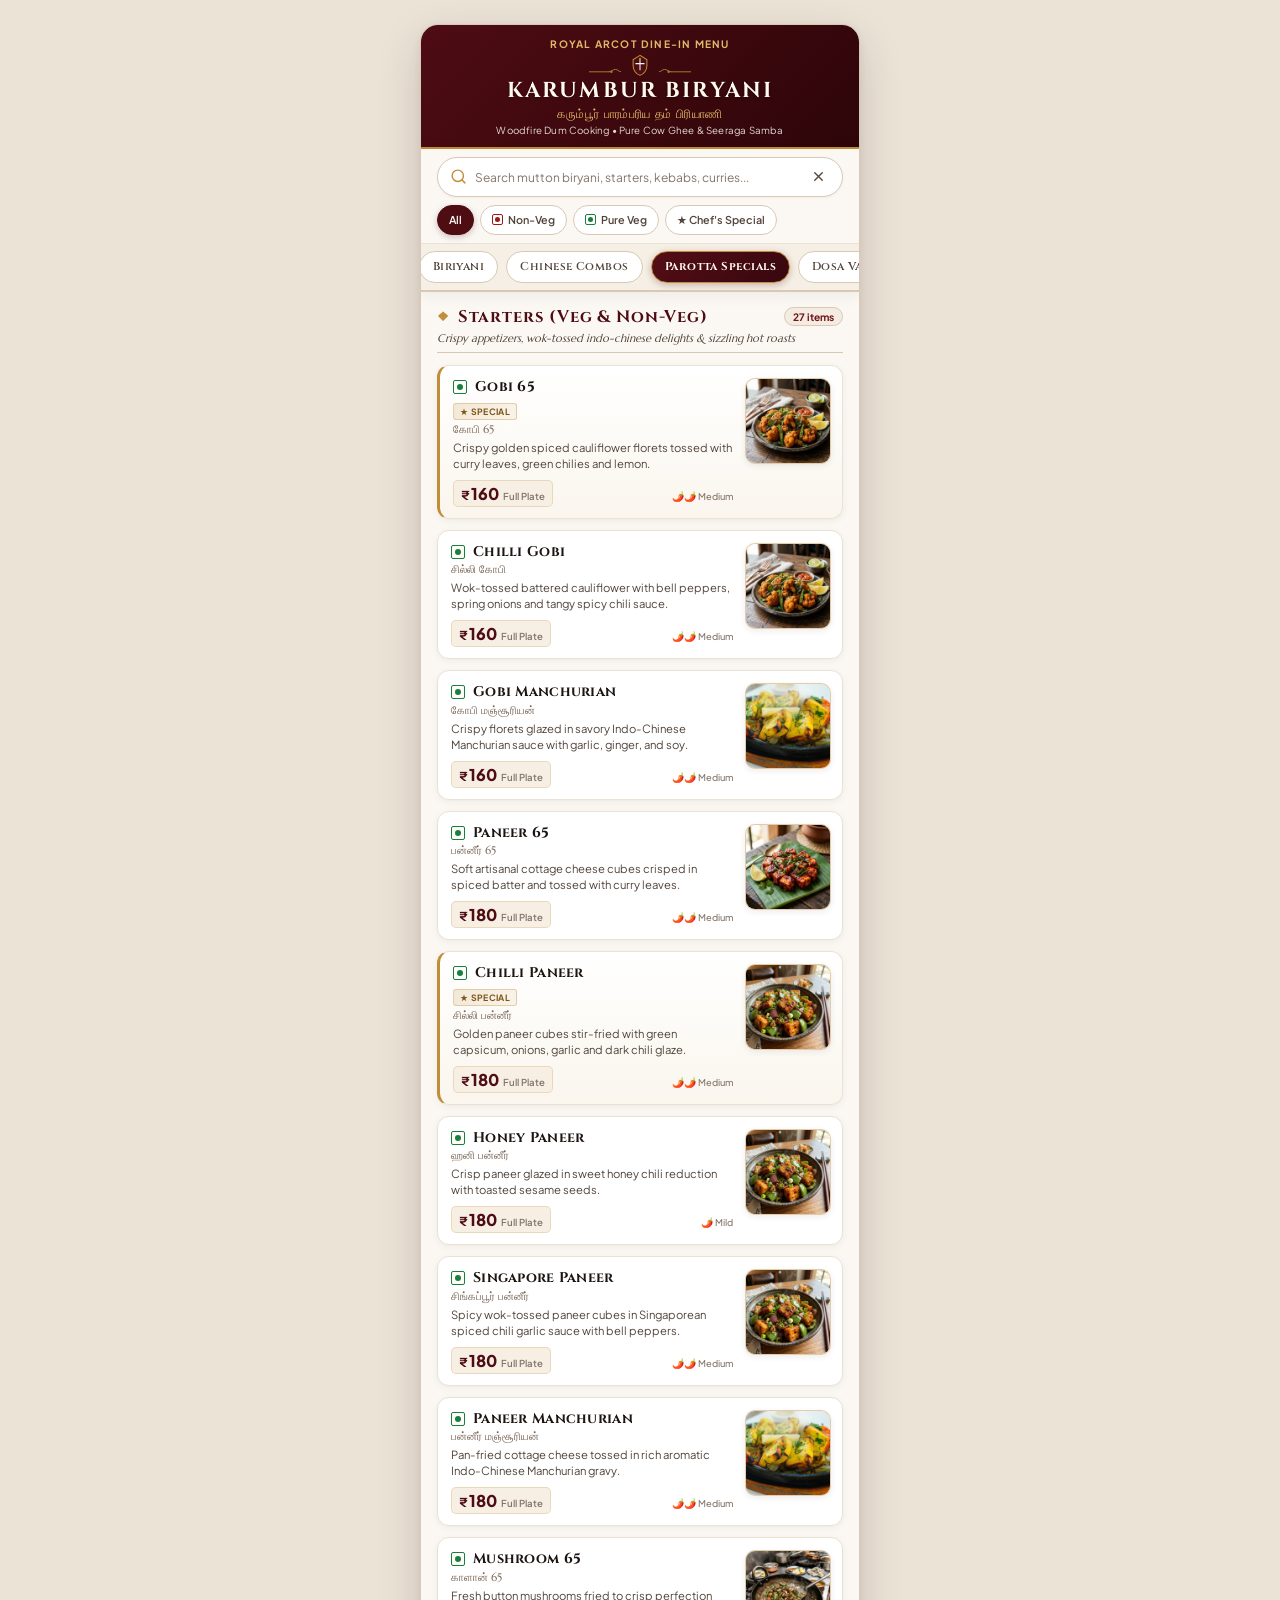
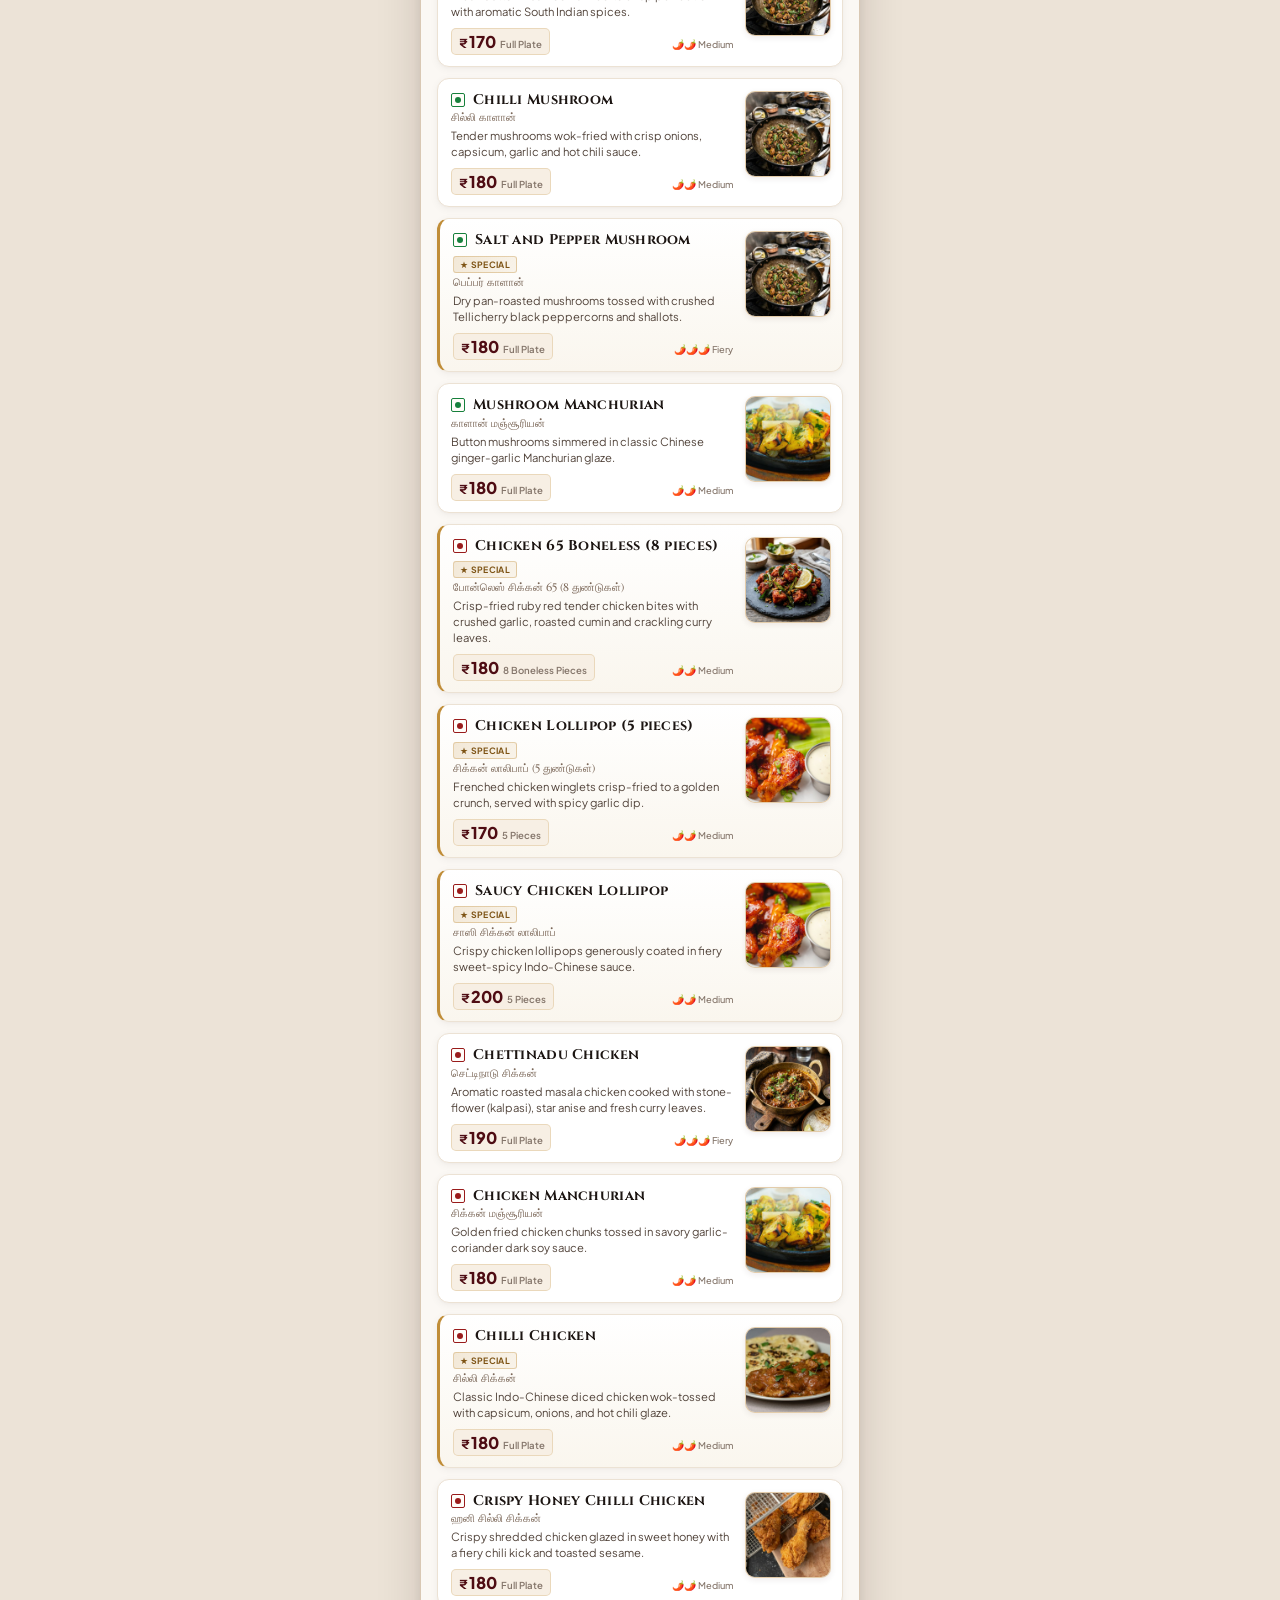
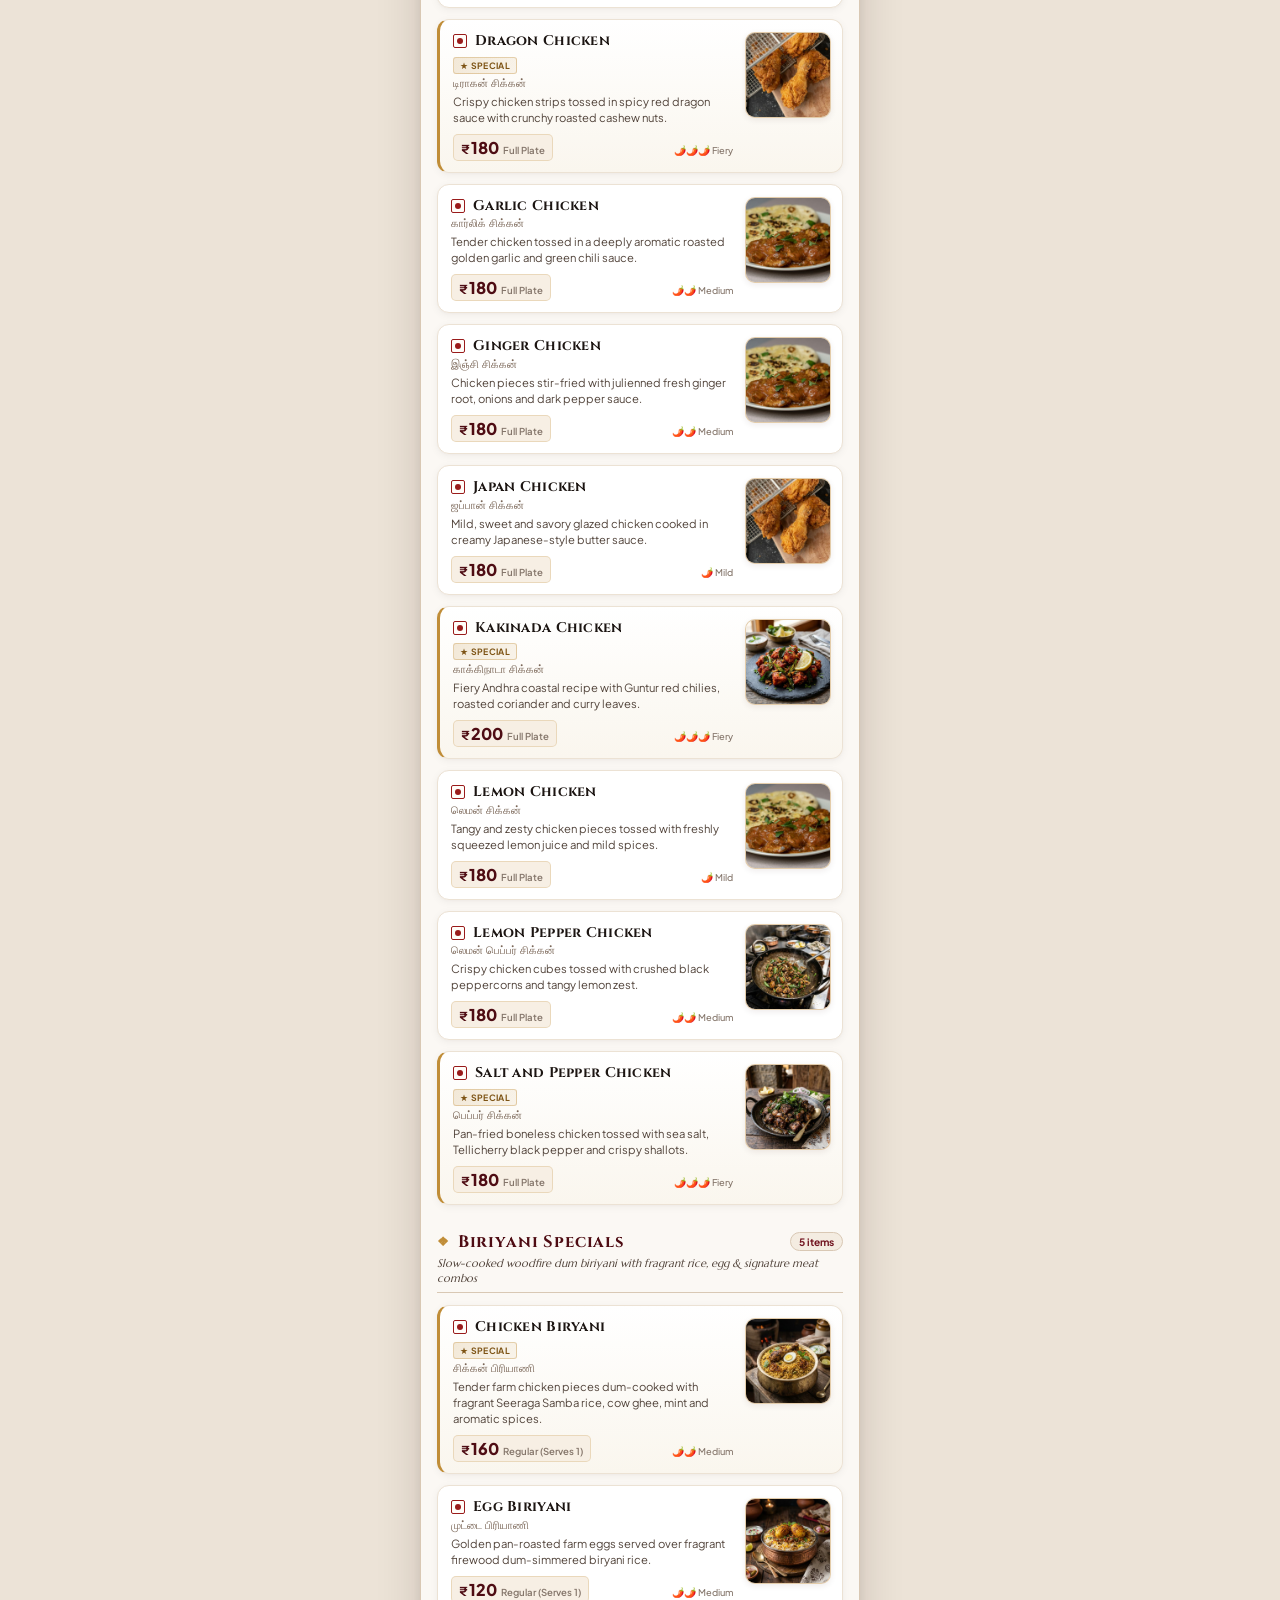
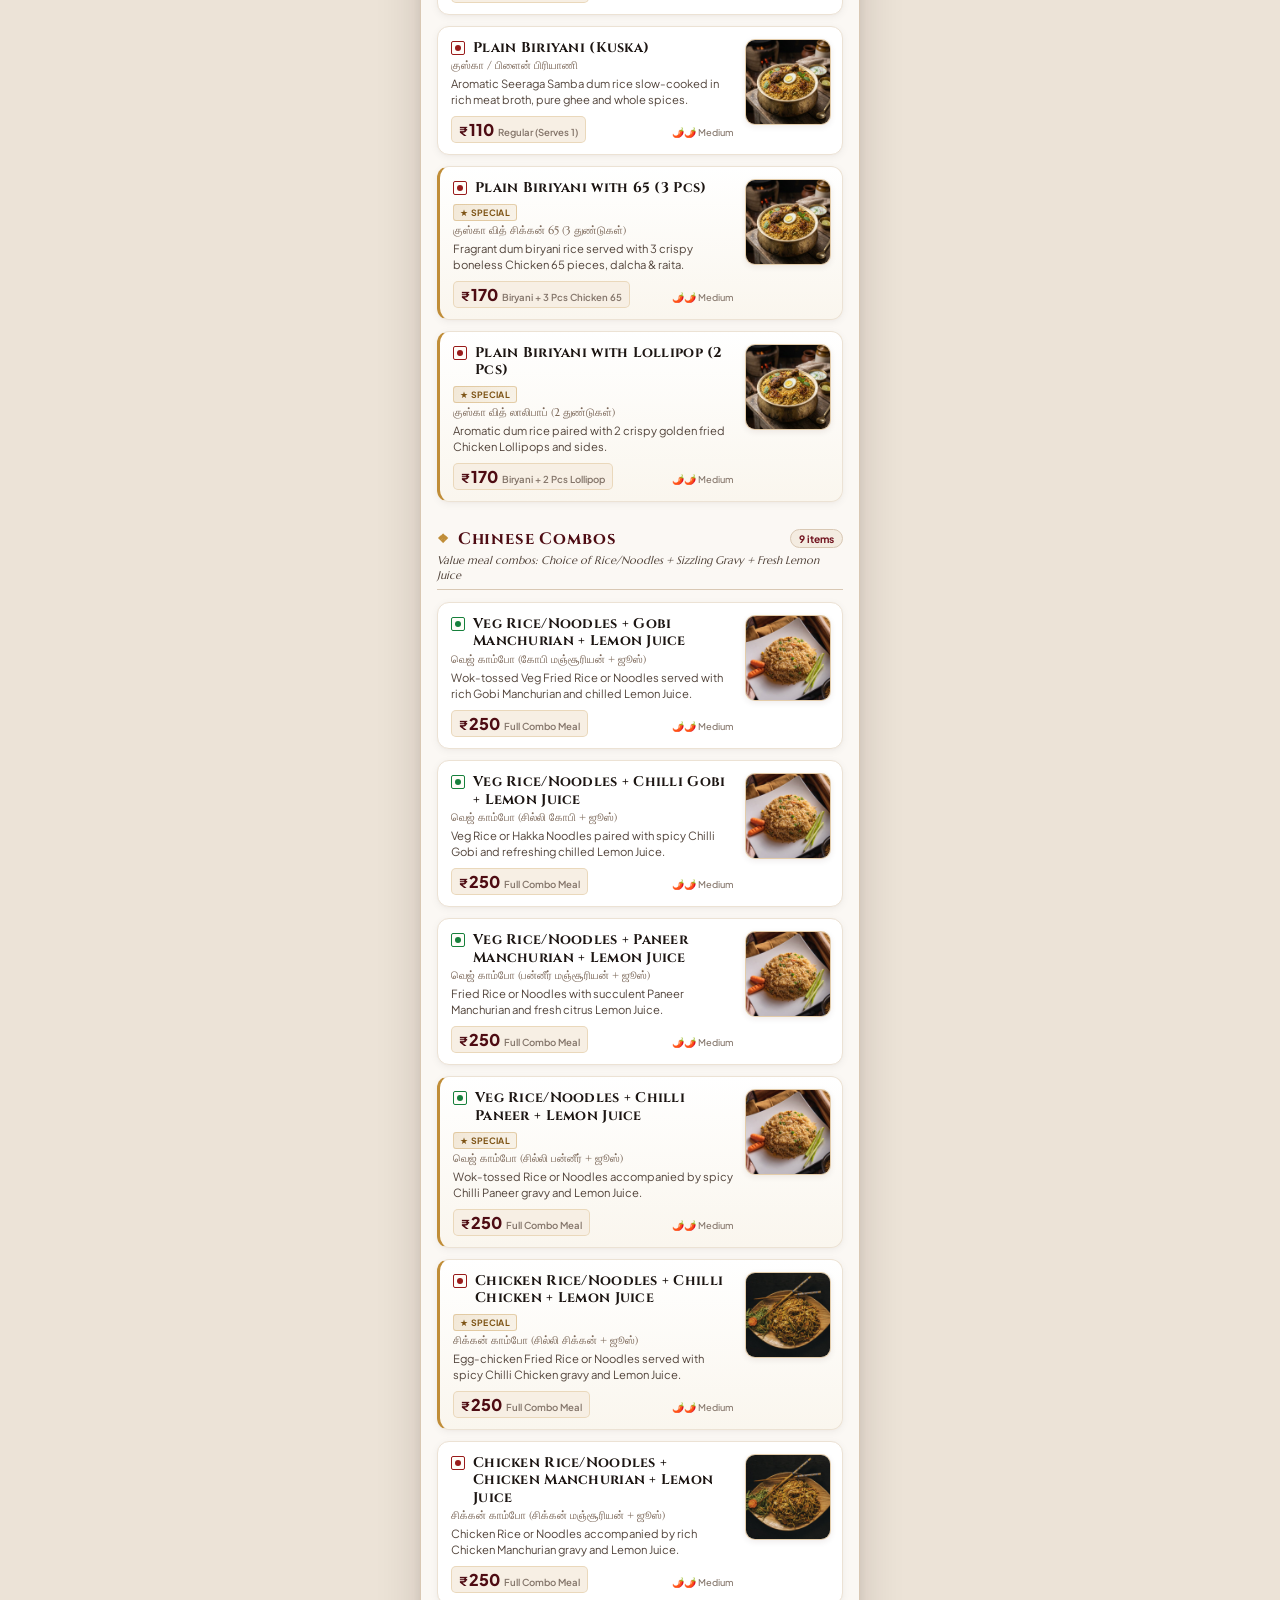
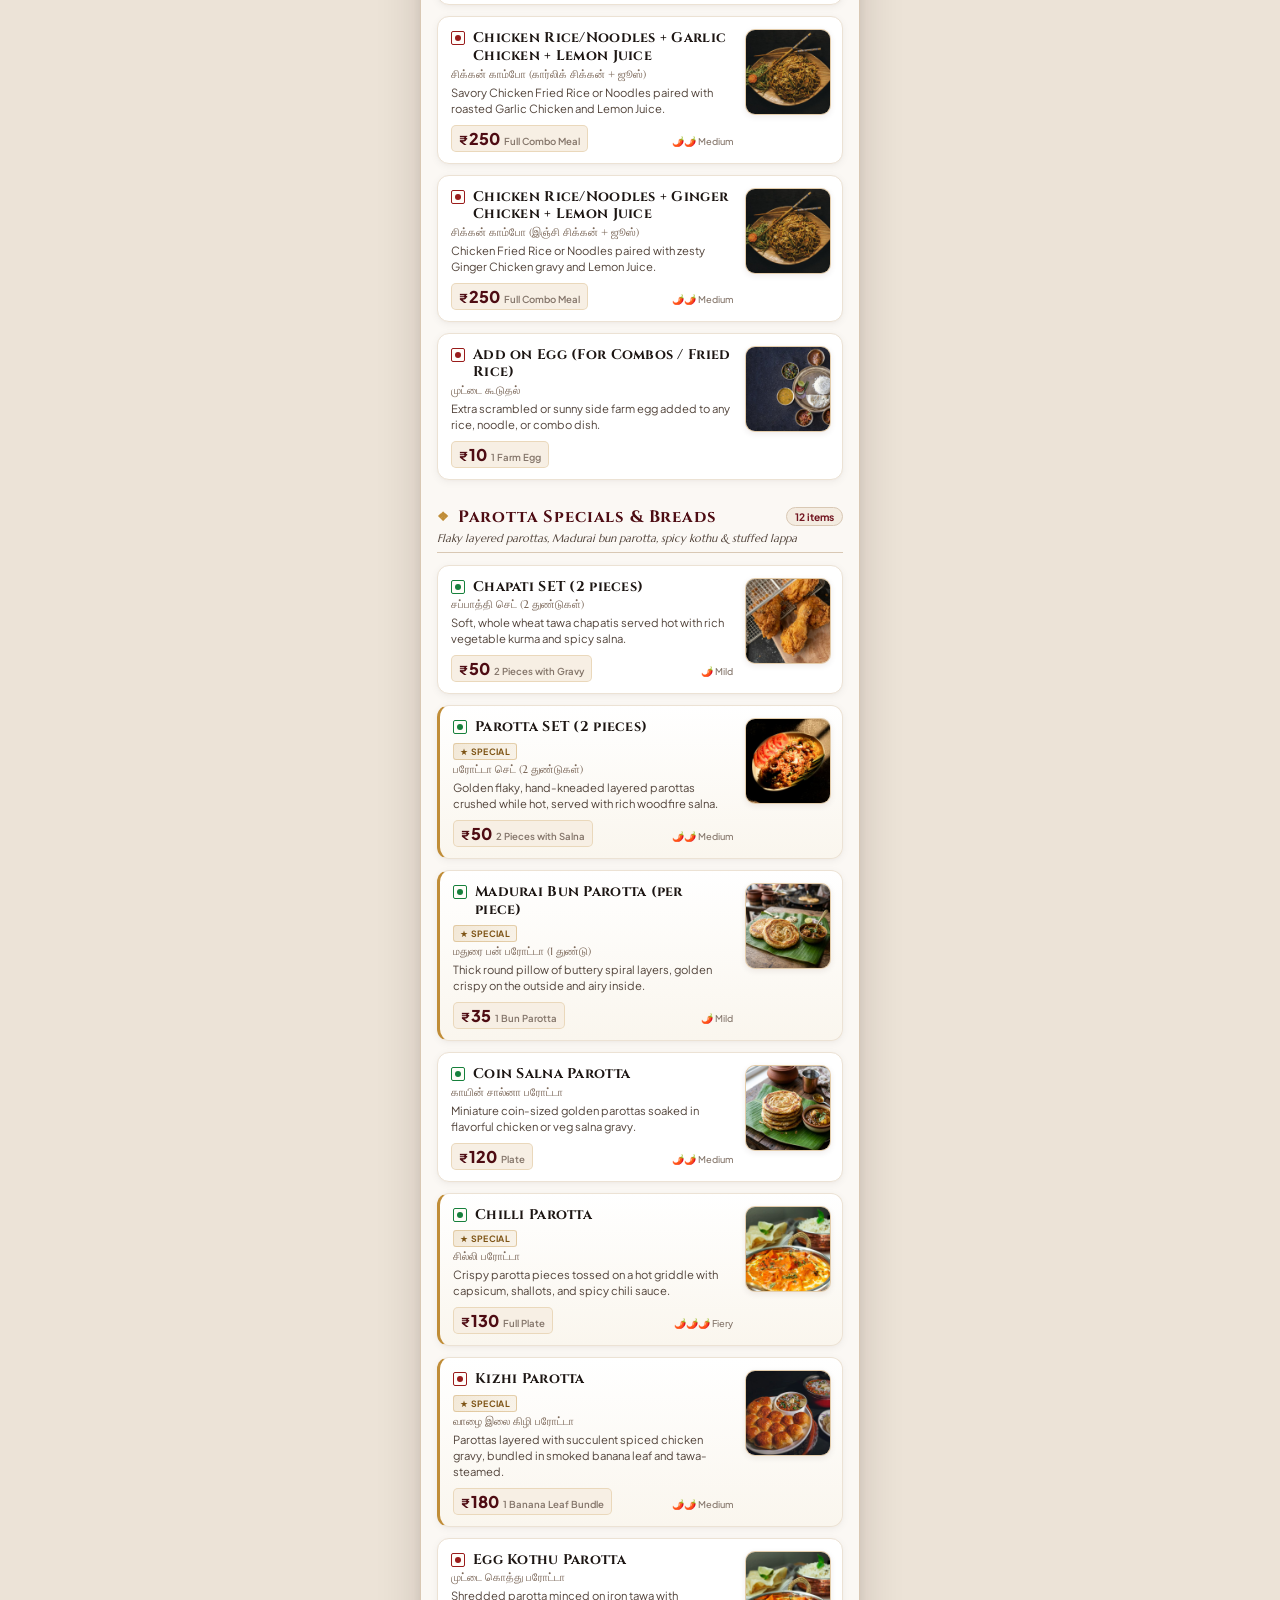
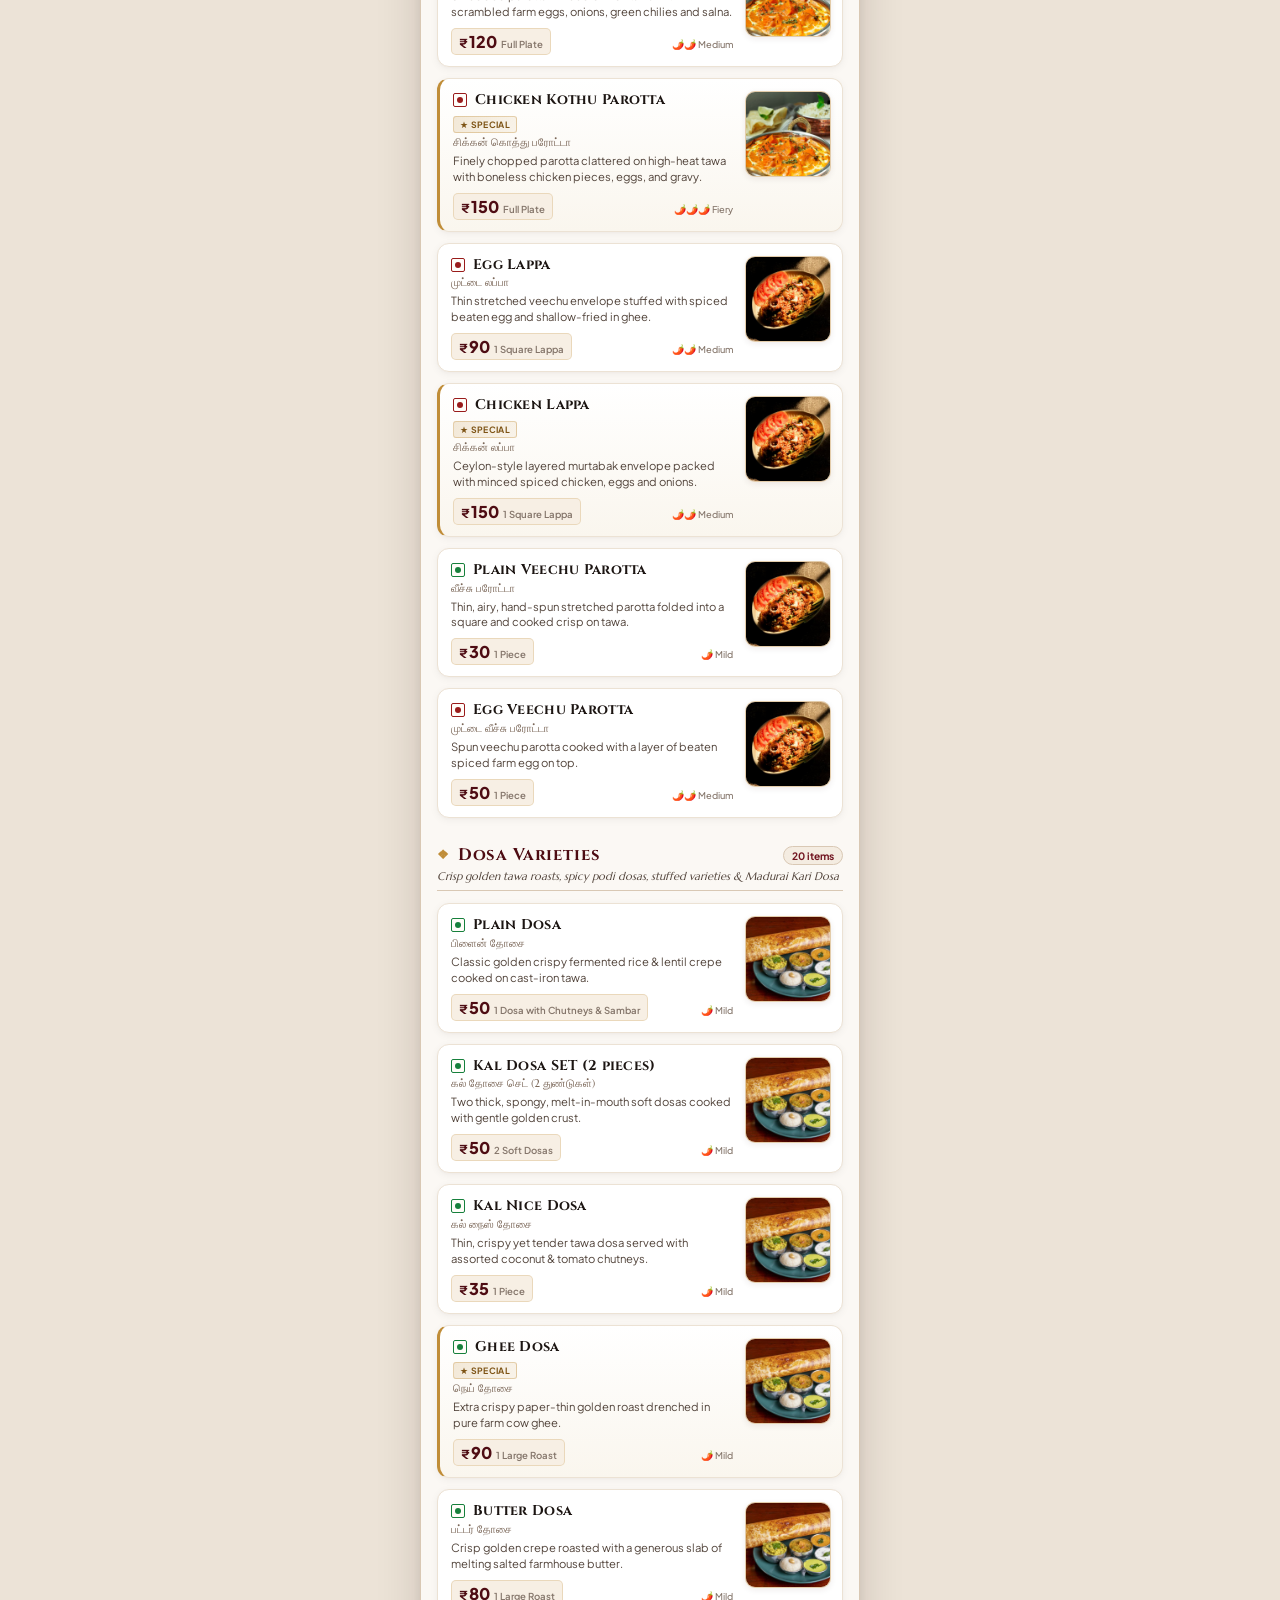
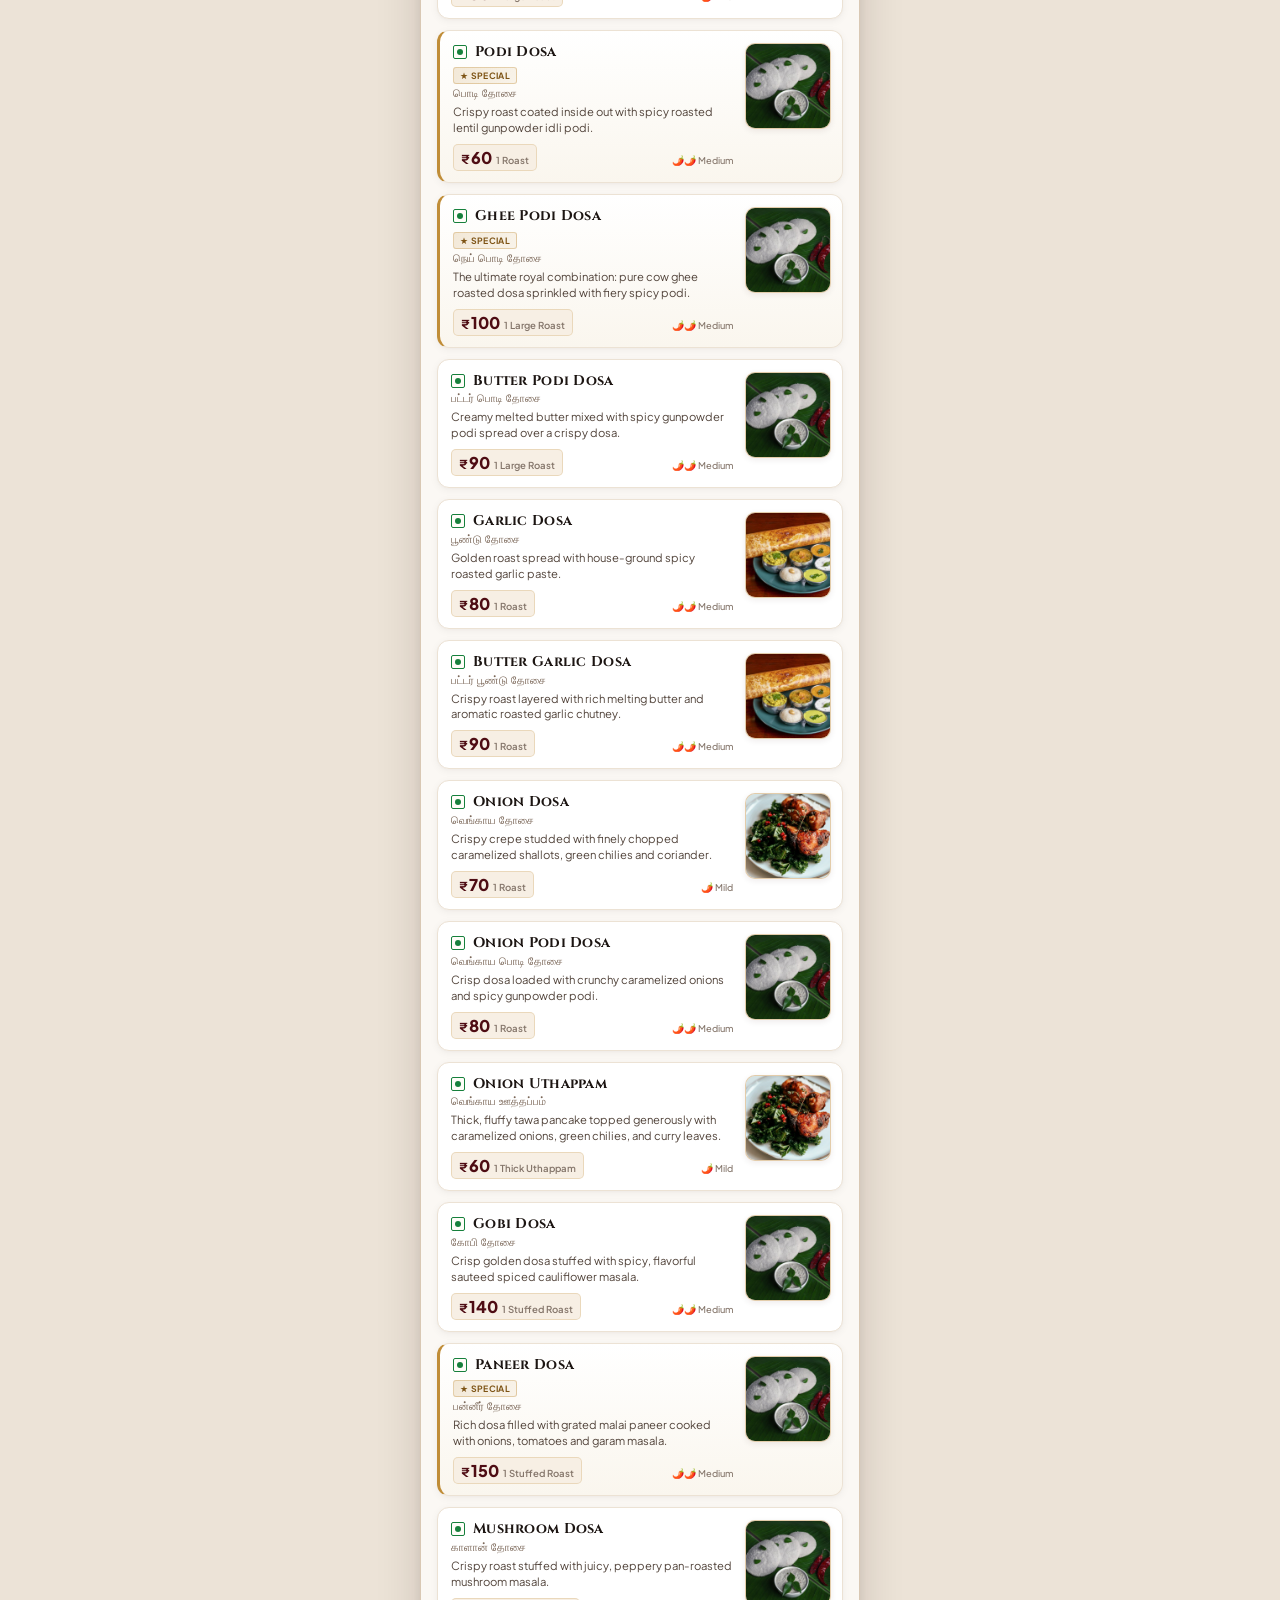
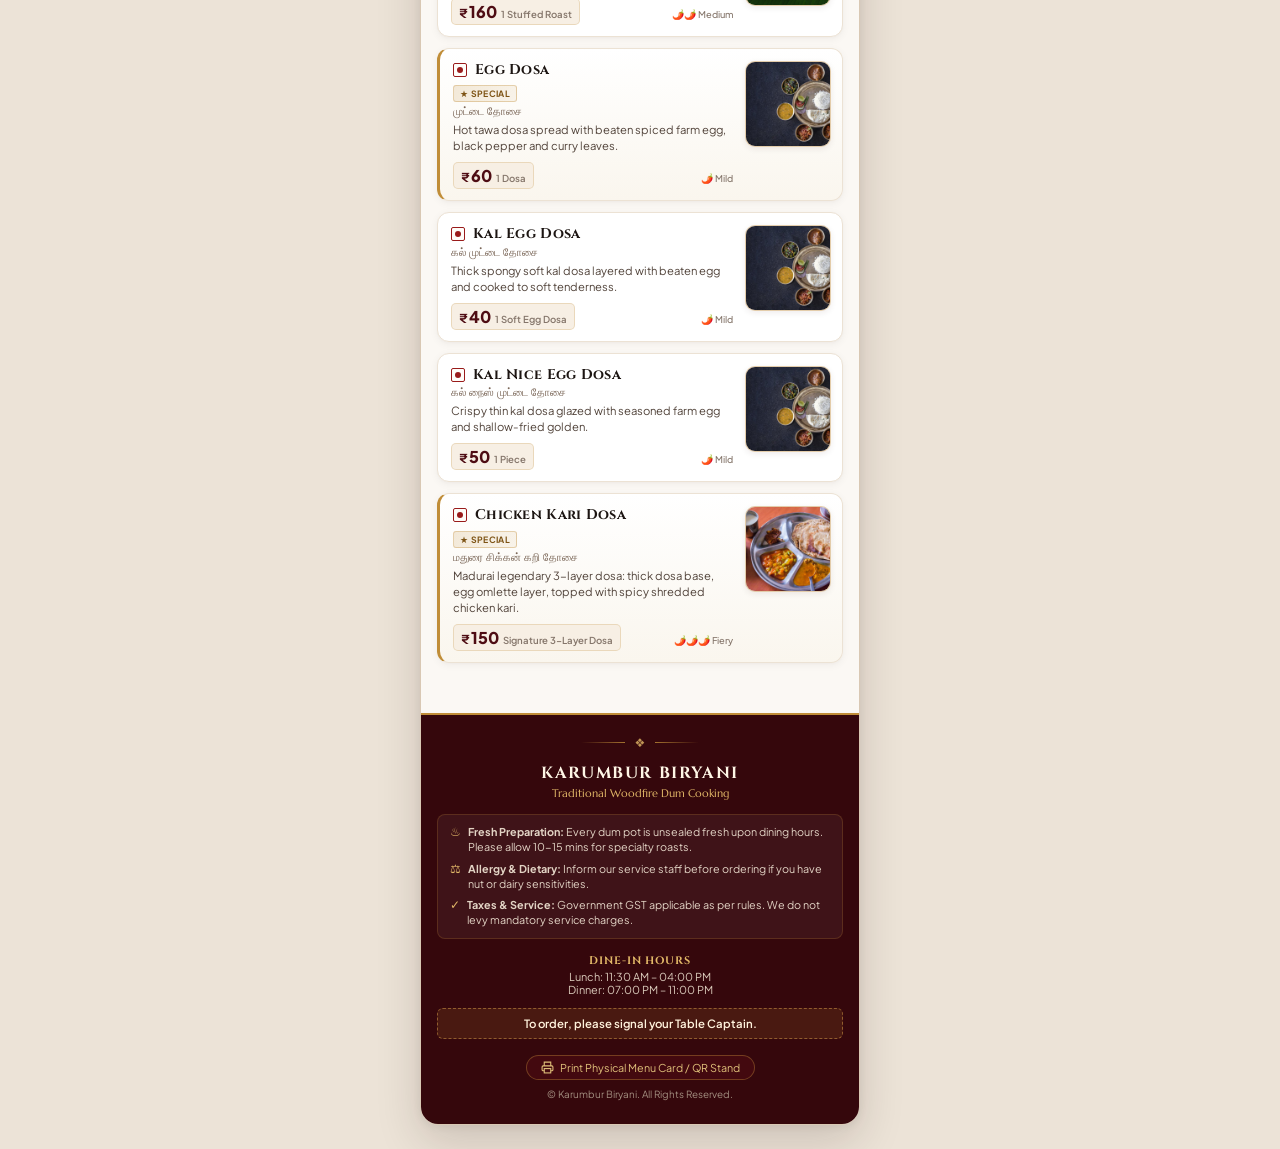
==== commit 0dd31b23: "feat: add all 73 restaurant menu dishes with matching photos, exact pricing, and print studio card" ====
--- a/index.html
+++ b/index.html
@@ -98,12 +98,11 @@
       <!-- HORIZONTAL SCROLLABLE CATEGORY NAVIGATION -->
       <div class="category-nav-wrapper">
         <nav class="category-nav-track" id="categoryNavTrack" aria-label="Menu categories">
-          <a href="#cat-biryani" class="cat-nav-tab active" data-cat="cat-biryani">Dum Biryani</a>
-          <a href="#cat-starters" class="cat-nav-tab" data-cat="cat-starters">Starters & Kebabs</a>
-          <a href="#cat-curries" class="cat-nav-tab" data-cat="cat-curries">Curries & Dalcha</a>
-          <a href="#cat-breads" class="cat-nav-tab" data-cat="cat-breads">Parottas & Breads</a>
-          <a href="#cat-desserts" class="cat-nav-tab" data-cat="cat-desserts">Mithai & Desserts</a>
-          <a href="#cat-beverages" class="cat-nav-tab" data-cat="cat-beverages">Beverages</a>
+          <a href="#cat-starters" class="cat-nav-tab active" data-cat="cat-starters">Starters</a>
+          <a href="#cat-biriyani" class="cat-nav-tab" data-cat="cat-biriyani">Biriyani</a>
+          <a href="#cat-chinese-combo" class="cat-nav-tab" data-cat="cat-chinese-combo">Chinese Combos</a>
+          <a href="#cat-parotta" class="cat-nav-tab" data-cat="cat-parotta">Parotta Specials</a>
+          <a href="#cat-dosa" class="cat-nav-tab" data-cat="cat-dosa">Dosa Varieties</a>
         </nav>
       </div>
     </div>
